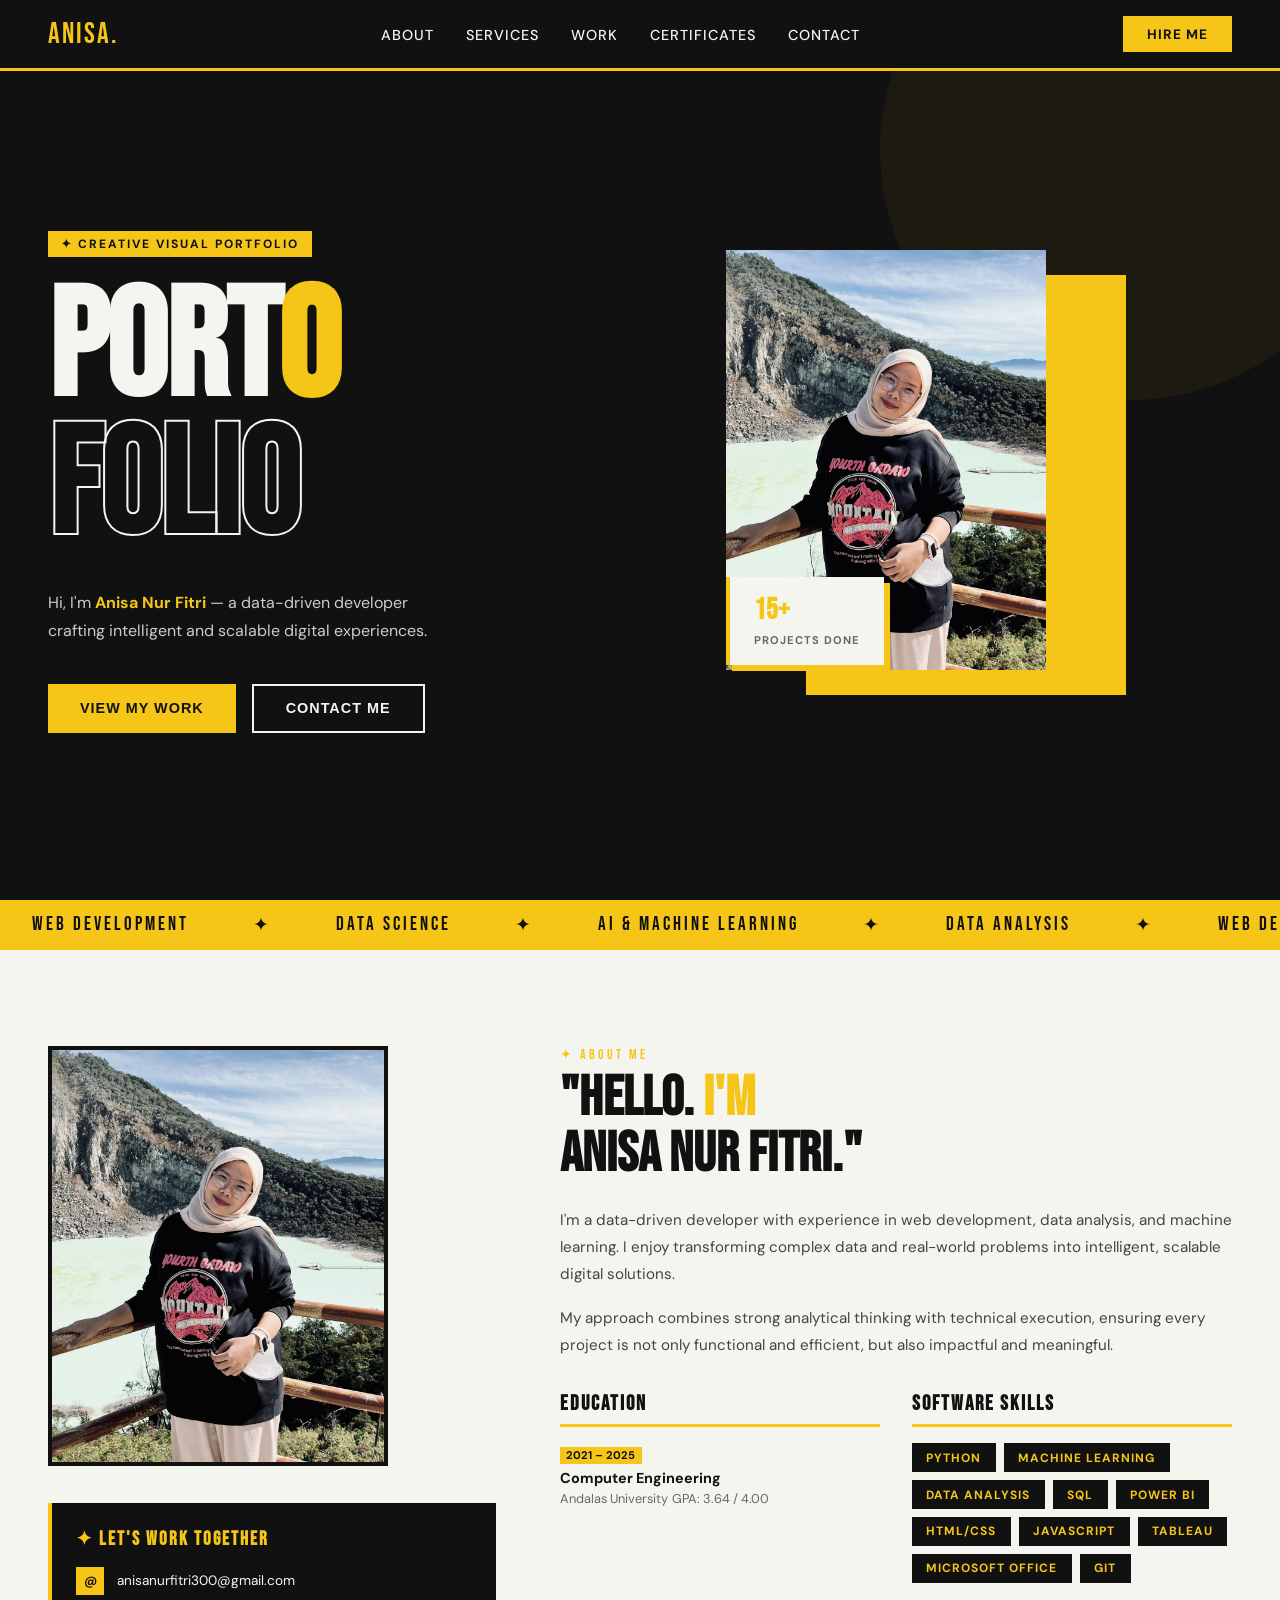
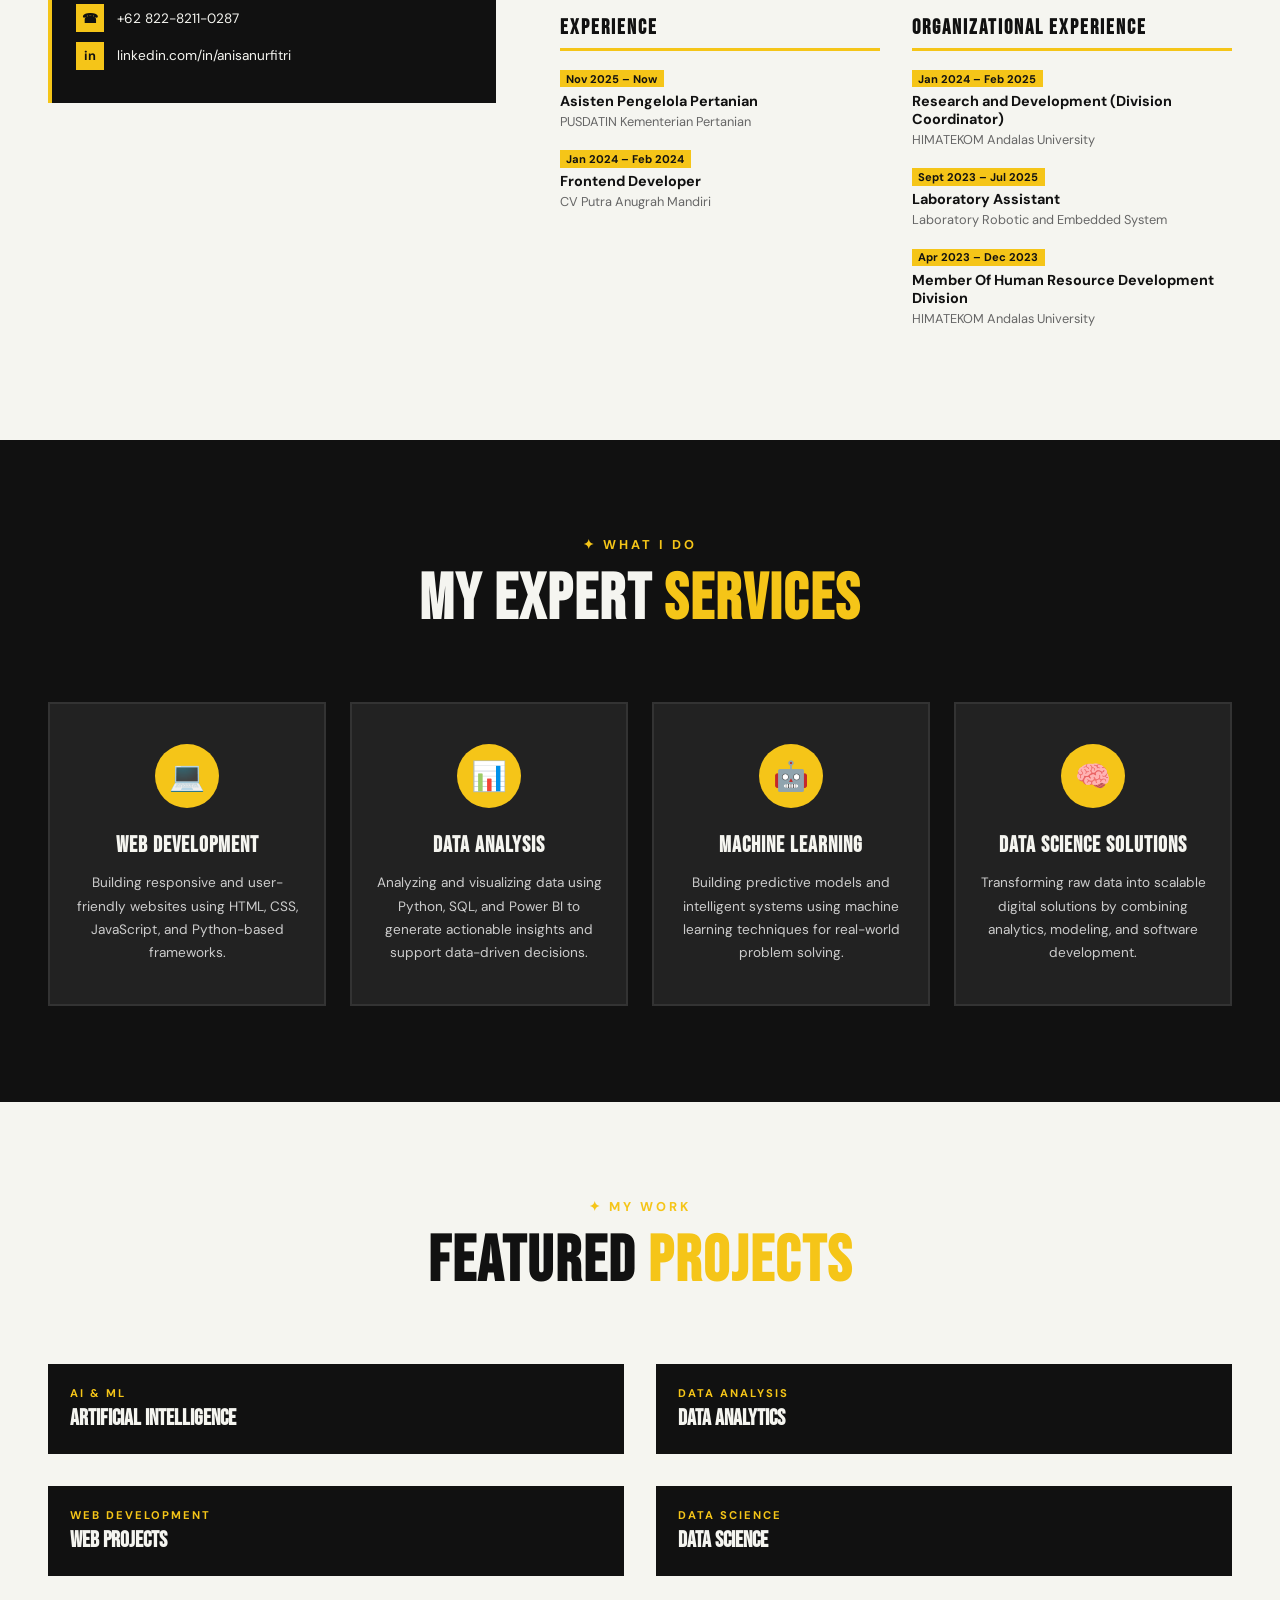
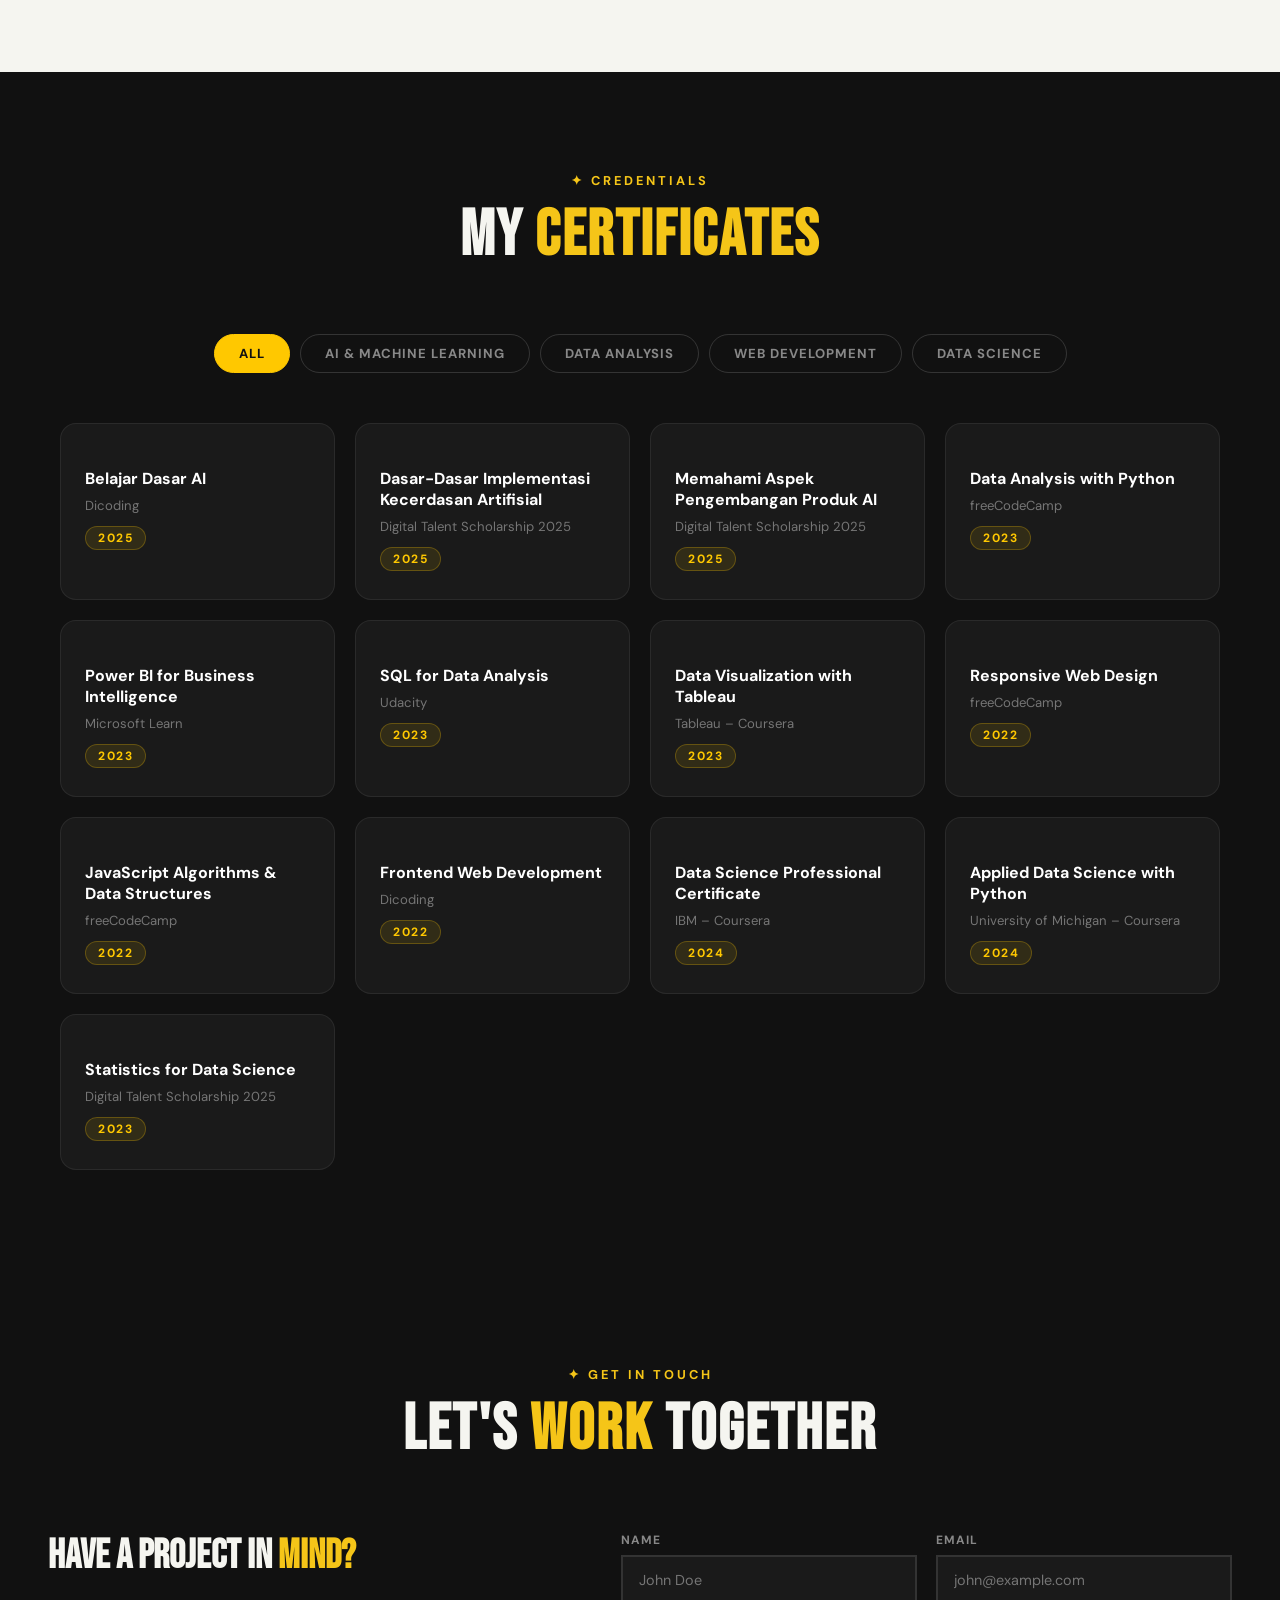
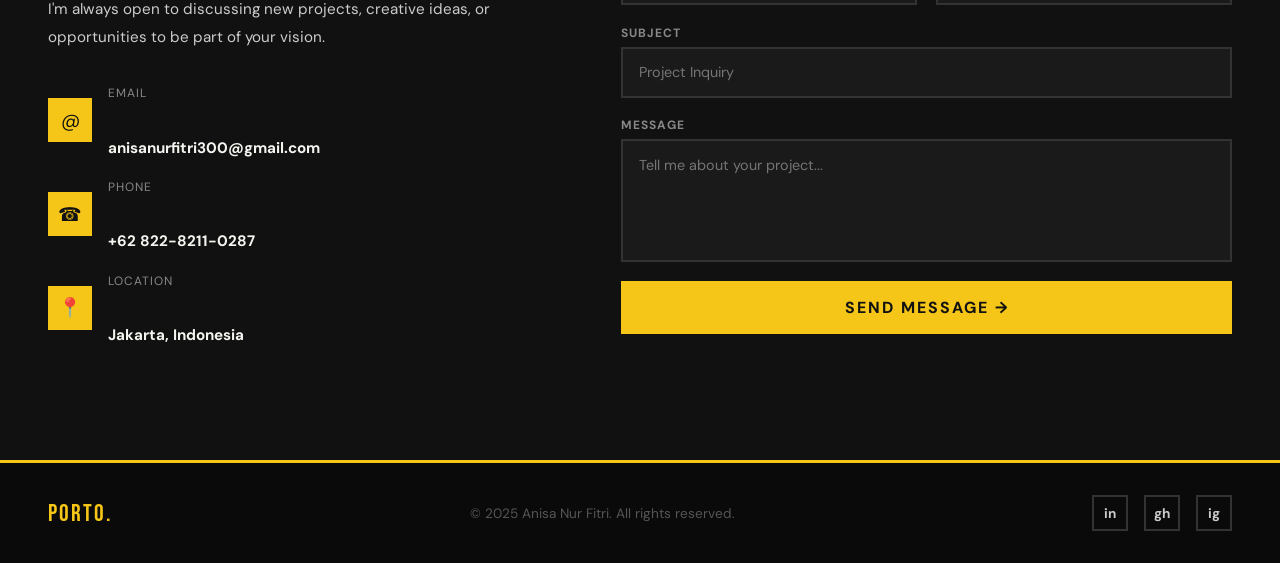
==== index.html @ 0fae2d48 "Firs Commit" ====
<!doctype html>
<html lang="en">
<head>
  <meta charset="UTF-8" />
  <meta name="viewport" content="width=device-width, initial-scale=1.0" />
  <title>Portfolio – Anisa Nur Fitri</title>
  <link href="https://fonts.googleapis.com/css2?family=Bebas+Neue&family=DM+Sans:wght@400;500;700&display=swap" rel="stylesheet" />
  <link rel="stylesheet" href="style.css" />
  <script src="data.js"></script>
</head>
<body>
  <!-- NAVBAR -->
  <nav>
    <div class="logo">ANISA.</div>
    <ul>
      <li><a href="#about">About</a></li>
      <li><a href="#services">Services</a></li>
      <li><a href="#work">Work</a></li>
      <li><a href="#certificates">Certificates</a></li>
      <li><a href="#contact">Contact</a></li>
    </ul>
    <button class="hire-btn" onclick="document.getElementById('contact').scrollIntoView({ behavior: 'smooth' })">Hire Me</button>
  </nav>

  <!-- HERO -->
  <section class="hero">
    <div class="hero-left">
      <div class="hero-tag">✦ Creative Visual Portfolio</div>
      <h1>PORT<span>O</span><br /><span class="outline">FOLIO</span></h1>
      <p class="hero-sub">Hi, I'm <span class="hero-name">Anisa Nur Fitri</span> — a data-driven developer crafting intelligent and scalable digital experiences.</p>
      <div class="hero-btns">
        <button class="btn-primary" onclick="document.getElementById('work').scrollIntoView({ behavior: 'smooth' })">View My Work</button>
        <button class="btn-outline" onclick="document.getElementById('contact').scrollIntoView({ behavior: 'smooth' })">Contact Me</button>
      </div>
    </div>
    <div class="hero-right">
      <div class="hero-img-wrapper">
        <div class="hero-img-bg"></div>
        <img src="anisa.jpeg" class="hero-img" alt="Profile Photo" />
        <div class="hero-badge"><strong>15+</strong><span>Projects Done</span></div>
      </div>
    </div>
  </section>

  <!-- MARQUEE -->
  <div class="marquee-strip">
    <div class="marquee-inner">
      <span>WEB DEVELOPMENT</span><span>✦</span><span>DATA SCIENCE</span><span>✦</span><span>AI & MACHINE LEARNING</span><span>✦</span><span>DATA ANALYSIS</span><span>✦</span>
      <span>WEB DEVELOPMENT</span><span>✦</span><span>DATA SCIENCE</span><span>✦</span><span>AI & MACHINE LEARNING</span><span>✦</span><span>DATA ANALYSIS</span><span>✦</span>
    </div>
  </div>

  <!-- ABOUT -->
  <section class="about" id="about">
    <div class="about-img-side">
      <div style="position:relative;display:inline-block">
        <div class="about-img-accent"></div>
        <img class="about-img" src="anisa.jpeg" alt="About Photo" />
      </div>
      <div class="contact-card">
        <h4>✦ Let's Work Together</h4>
        <div class="contact-item"><div class="icon">@</div><span><a href="mailto:anisanurfitri300@gmail.com">anisanurfitri300@gmail.com</a></span></div>
        <div class="contact-item"><div class="icon">☎</div><span><a href="tel:+6282282110287">+62 822-8211-0287</a></span></div>
        <div class="contact-item"><div class="icon">in</div><span><a href="https://www.linkedin.com/in/anisanurfitri" target="_blank">linkedin.com/in/anisanurfitri</a></span></div>
      </div>
    </div>
    <div class="about-content">
      <div class="section-label">✦ About Me</div>
      <h2>"HELLO.<span> I'M</span><br />ANISA NUR FITRI."</h2>
      <p>I'm a data-driven developer with experience in web development, data analysis, and machine learning. I enjoy transforming complex data and real-world problems into intelligent, scalable digital solutions.</p>
      <p>My approach combines strong analytical thinking with technical execution, ensuring every project is not only functional and efficient, but also impactful and meaningful.</p>
      <div class="about-grid">
        <div>
          <h3>Education</h3>
          <div class="edu-item">
            <span class="year">2021 – 2025</span>
            <strong>Computer Engineering</strong>
            <span>Andalas University</span>
            <span class="gpa">GPA: 3.64 / 4.00</span>
          </div>
        </div>
        <div>
          <h3>Software Skills</h3>
          <div class="skills-grid">
            <span class="skill-tag">Python</span><span class="skill-tag">Machine Learning</span><span class="skill-tag">Data Analysis</span>
            <span class="skill-tag">SQL</span><span class="skill-tag">Power BI</span><span class="skill-tag">HTML/CSS</span>
            <span class="skill-tag">JavaScript</span><span class="skill-tag">Tableau</span><span class="skill-tag">Microsoft Office</span><span class="skill-tag">Git</span>
          </div>
        </div>
        <div>
          <h3>Experience</h3>
          <div class="exp-item">
            <span class="year">Nov 2025 – Now</span>
            <strong>Asisten Pengelola Pertanian</strong>
            <span>PUSDATIN Kementerian Pertanian</span>
          </div>
          <div class="exp-item">
            <span class="year">Jan 2024 – Feb 2024</span>
            <strong>Frontend Developer</strong>
            <span>CV Putra Anugrah Mandiri</span>
          </div>
        </div>
        <div>
          <h3>Organizational Experience</h3>
          <div class="exp-item">
            <span class="year">Jan 2024 – Feb 2025</span>
            <strong>Research and Development (Division Coordinator)</strong>
            <span>HIMATEKOM Andalas University</span>
          </div>
          <div class="exp-item">
            <span class="year">Sept 2023 – Jul 2025</span>
            <strong>Laboratory Assistant</strong>
            <span>Laboratory Robotic and Embedded System</span>
          </div>
          <div class="exp-item">
            <span class="year">Apr 2023 – Dec 2023</span>
            <strong>Member Of Human Resource Development Division</strong>
            <span>HIMATEKOM Andalas University</span>
          </div>
        </div>
      </div>
    </div>
  </section>

  <!-- SERVICES -->
  <section class="services" id="services">
    <div class="section-header">
      <span class="label">✦ What I Do</span>
      <h2>MY EXPERT <span>SERVICES</span></h2>
    </div>
    <div class="services-grid">
      <div class="service-card"><div class="service-icon">💻</div><h4>Web Development</h4><p>Building responsive and user-friendly websites using HTML, CSS, JavaScript, and Python-based frameworks.</p></div>
      <div class="service-card"><div class="service-icon">📊</div><h4>Data Analysis</h4><p>Analyzing and visualizing data using Python, SQL, and Power BI to generate actionable insights and support data-driven decisions.</p></div>
      <div class="service-card"><div class="service-icon">🤖</div><h4>Machine Learning</h4><p>Building predictive models and intelligent systems using machine learning techniques for real-world problem solving.</p></div>
      <div class="service-card"><div class="service-icon">🧠</div><h4>Data Science Solutions</h4><p>Transforming raw data into scalable digital solutions by combining analytics, modeling, and software development.</p></div>
    </div>
  </section>

  <!-- PROJECTS -->
  <section class="projects" id="work">
    <div class="section-header">
      <span class="label">✦ My Work</span>
      <h2>FEATURED <span>PROJECTS</span></h2>
    </div>
    <div class="projects-grid">
      <div class="project-card" onclick="openProjectList('ai')"><div class="project-info"><div class="tag">AI & ML</div><h4>Artificial Intelligence</h4></div></div>
      <div class="project-card" onclick="openProjectList('data')"><div class="project-info"><div class="tag">Data Analysis</div><h4>Data Analytics</h4></div></div>
      <div class="project-card" onclick="openProjectList('web')"><div class="project-info"><div class="tag">Web Development</div><h4>Web Projects</h4></div></div>
      <div class="project-card" onclick="openProjectList('science')"><div class="project-info"><div class="tag">Data Science</div><h4>Data Science</h4></div></div>
    </div>
  </section>

  <!-- PROJECT LIST MODAL -->
  <div class="projlist-overlay" id="projListModal" onclick="closeProjListOutside(event)">
    <div class="projlist-box">
      <div class="projlist-head">
        <div>
          <span class="modal-tag" id="plTag" style="display:inline-block;margin-bottom:8px">AI & ML</span>
          <h3 id="plTitle" style="font-size:22px;color:#ffffff;margin:0">Projects</h3>
        </div>
        <button class="projlist-close" onclick="closeProjList()">✕</button>
      </div>
      <div class="projlist-items" id="projItemsGrid"></div>
    </div>
  </div>

  <!-- PROJECT DETAIL MODAL -->
  <div class="modal-overlay" id="projectModal" onclick="closeModalOutside(event)">
    <div class="modal-box">
      <button class="modal-close" onclick="closeModal()">✕</button>
      <button onclick="backToList()" style="background:none;border:none;font-size:12px;color:#999;cursor:pointer;margin-bottom:12px;padding:0;display:inline-flex;align-items:center;gap:4px;">← Back to list</button>
      <span class="modal-tag" id="modalTag">AI & ML</span>
      <h3 id="modalTitle"></h3>
      <p id="modalDesc"></p>
      <div class="modal-links">
        <a class="modal-btn github" id="modalGithub" href="#" target="_blank">
          <svg viewBox="0 0 24 24" fill="currentColor"><path d="M12 0C5.37 0 0 5.37 0 12c0 5.3 3.44 9.8 8.2 11.38.6.11.82-.26.82-.58v-2.03c-3.34.73-4.04-1.61-4.04-1.61-.55-1.39-1.34-1.76-1.34-1.76-1.09-.75.08-.73.08-.73 1.2.08 1.84 1.23 1.84 1.23 1.07 1.84 2.81 1.3 3.5 1 .11-.78.42-1.3.76-1.6-2.67-.3-5.47-1.33-5.47-5.93 0-1.31.47-2.38 1.24-3.22-.14-.3-.54-1.52.11-3.18 0 0 1.01-.32 3.3 1.23a11.5 11.5 0 0 1 3-.4c1.02 0 2.04.13 3 .4 2.28-1.55 3.29-1.23 3.29-1.23.65 1.66.25 2.88.12 3.18.77.84 1.23 1.91 1.23 3.22 0 4.61-2.81 5.63-5.48 5.92.43.37.81 1.1.81 2.22v3.29c0 .32.22.69.83.58C20.57 21.8 24 17.3 24 12c0-6.63-5.37-12-12-12z"/></svg>
          GitHub Repo
        </a>
        <a class="modal-btn ppt" id="modalPPT" href="#" target="_blank">
          <svg viewBox="0 0 24 24" fill="currentColor"><path d="M9 12h6m-6 4h6m2 5H7a2 2 0 0 1-2-2V5a2 2 0 0 1 2-2h5.586a1 1 0 0 1 .707.293l5.414 5.414a1 1 0 0 1 .293.707V19a2 2 0 0 1-2 2z" stroke="currentColor" stroke-width="2" stroke-linecap="round" stroke-linejoin="round" fill="none"/></svg>
          Presentation
        </a>
      </div>
    </div>
  </div>

  <!-- CERTIFICATES -->
  <section class="certificates" id="certificates">
    <div class="section-header">
      <span class="label">✦ Credentials</span>
      <h2>MY <span>CERTIFICATES</span></h2>
    </div>
    <div class="cert-tabs">
      <button class="cert-tab active" onclick="switchTab('all',event)">All</button>
      <button class="cert-tab" onclick="switchTab('ai',event)">AI & Machine Learning</button>
      <button class="cert-tab" onclick="switchTab('data',event)">Data Analysis</button>
      <button class="cert-tab" onclick="switchTab('web',event)">Web Development</button>
      <button class="cert-tab" onclick="switchTab('science',event)">Data Science</button>
    </div>
    <div id="cert-panels"></div>
  </section>

  <!-- CERTIFICATE DETAIL MODAL -->
  <div class="cert-modal-overlay" id="certModal" onclick="closeCertModalOutside(event)">
    <div class="cert-modal-box">
      <button class="cert-modal-close" onclick="closeCertModal()">✕</button>
      <div class="cert-modal-banner">
        <div class="cert-modal-emoji" id="cmEmoji">🎓</div>
        <div class="cert-modal-seal" id="cmCategory">Category</div>
      </div>
      <div class="cert-modal-body">
        <h3 id="cmTitle"></h3>
        <p class="cm-issuer" id="cmIssuer"></p>
        <div class="cert-modal-meta">
          <div class="cert-meta-pill">📅 Issued: <span id="cmYear"></span></div>
          <div class="cert-meta-pill">🏛️ Platform: <span id="cmPlatform"></span></div>
          <div class="cert-meta-pill">🗂️ Field: <span id="cmField"></span></div>
        </div>
        <div class="cert-id-box">
          <div><span class="label">Credential ID</span><span class="value" id="cmCredID"></span></div>
          <button class="cert-id-copy" onclick="copyCredID()">Copy ID</button>
        </div>
        <div class="cert-modal-actions">
          <a class="cert-view-btn primary" id="cmViewLink" href="#" target="_blank">🔗 View Certificate</a>
          <button class="cert-view-btn secondary" onclick="closeCertModal()">✕ Close</button>
        </div>
      </div>
    </div>
  </div>

  <!-- CONTACT -->
  <section class="contact" id="contact">
    <div class="section-header">
      <span class="label">✦ Get In Touch</span>
      <h2>LET'S <span>WORK</span> TOGETHER</h2>
    </div>
    <div class="contact-grid">
      <div class="contact-info">
        <h3>Have a project in <span>mind?</span></h3>
        <p>I'm always open to discussing new projects, creative ideas, or opportunities to be part of your vision.</p>
        <div class="contact-detail"><div class="ic">@</div><div class="text"><p>Email</p><strong>anisanurfitri300@gmail.com</strong></div></div>
        <div class="contact-detail"><div class="ic">☎</div><div class="text"><p>Phone</p><strong>+62 822-8211-0287</strong></div></div>
        <div class="contact-detail"><div class="ic">📍</div><div class="text"><p>Location</p><strong>Jakarta, Indonesia</strong></div></div>
      </div>
      <div class="contact-form">
        <div class="form-row">
          <div class="form-group"><label>Name</label><input type="text" placeholder="John Doe" /></div>
          <div class="form-group"><label>Email</label><input type="email" placeholder="john@example.com" /></div>
        </div>
        <div class="form-group"><label>Subject</label><input type="text" placeholder="Project Inquiry" /></div>
        <div class="form-group"><label>Message</label><textarea rows="5" placeholder="Tell me about your project..."></textarea></div>
        <button class="submit-btn">Send Message →</button>
      </div>
    </div>
  </section>

  <!-- FOOTER -->
  <footer>
    <div class="logo">PORTO.</div>
    <p>© 2025 Anisa Nur Fitri. All rights reserved.</p>
    <div class="social-links"><a href="#">in</a><a href="#">gh</a><a href="#">ig</a></div>
  </footer>

  <script>
  /* ── CERT TAB MAP ── */
  const certTabMap = {
    'AI & Machine Learning': 'ai',
    'Data Analysis': 'data',
    'Web Development': 'web',
    'Data Science': 'science'
  };

  /* ── RENDER CERTIFICATES dari data.js ── */
  function renderCertPanels() {
    const container = document.getElementById('cert-panels');
    const tabs = { all: [], ai: [], data: [], web: [], science: [] };

    Object.entries(certsData).forEach(([key, c]) => {
      const tabKey = certTabMap[c.category] || 'all';
      const card = `<div class="cert-card" onclick="openCertModal('${key}')">
        <span class="cert-icon"></span>
        <h4>${c.title}</h4>
        <p class="cert-issuer">${c.issuer}</p>
        <span class="cert-year">${c.year}</span>
      </div>`;
      tabs.all.push(card);
      if (tabs[tabKey] !== undefined) tabs[tabKey].push(card);
    });

    const tabOrder = ['all', 'ai', 'data', 'web', 'science'];
    container.innerHTML = tabOrder.map(tab =>
      `<div class="cert-panel cert-grid${tab === 'all' ? ' active' : ''}" id="tab-${tab}">${tabs[tab].join('')}</div>`
    ).join('');
  }

  /* ── PROJECT MODAL ── */
  let currentCategory = null;

  function openProjectList(cat) {
    const catData = projectData[cat];
    if (!catData) return;
    currentCategory = cat;
    document.getElementById('plTag').textContent = catData.label;
    document.getElementById('plTitle').textContent = catData.label + ' Projects';
    document.getElementById('projItemsGrid').innerHTML = catData.projects.map(p => `
      <div class="projlist-card" onclick="openProjectDetail('${cat}','${p.id}')">
        <div class="plc-year">${p.year}</div>
        <div class="plc-name">${p.name}</div>
        <div class="plc-desc">${p.desc.length > 90 ? p.desc.slice(0,90)+'…' : p.desc}</div>
        <div class="plc-stack">${p.stack.slice(0,3).map(s=>`<span>${s}</span>`).join('')}</div>
        <span class="plc-arrow">↗</span>
      </div>
    `).join('');
    document.getElementById('projListModal').classList.add('active');
    document.body.style.overflow = 'hidden';
  }

  function closeProjList() {
    document.getElementById('projListModal').classList.remove('active');
    document.body.style.overflow = '';
  }

  function closeProjListOutside(e) {
    if (e.target === document.getElementById('projListModal')) closeProjList();
  }

  function openProjectDetail(cat, id) {
    const p = projectData[cat].projects.find(x => x.id === id);
    if (!p) return;
    document.getElementById('modalTag').textContent   = projectData[cat].label;
    document.getElementById('modalTitle').textContent = p.name;
    document.getElementById('modalDesc').textContent  = p.desc;
    document.getElementById('modalGithub').href       = p.github;
    document.getElementById('modalPPT').href          = p.ppt;
    document.getElementById('projListModal').classList.remove('active');
    document.getElementById('projectModal').classList.add('active');
  }

  function closeModal() {
    document.getElementById('projectModal').classList.remove('active');
    document.body.style.overflow = '';
    currentCategory = null;
  }

  function closeModalOutside(e) {
    if (e.target === document.getElementById('projectModal')) closeModal();
  }

  function backToList() {
    document.getElementById('projectModal').classList.remove('active');
    if (currentCategory) openProjectList(currentCategory);
  }

  /* ── CERT MODAL ── */
  function openCertModal(key) {
    const c = certsData[key];
    if (!c) return;
    document.getElementById('cmCategory').textContent = c.category;
    document.getElementById('cmTitle').textContent    = c.title;
    document.getElementById('cmIssuer').textContent   = c.issuer;
    document.getElementById('cmYear').textContent     = c.year;
    document.getElementById('cmPlatform').textContent = c.platform;
    document.getElementById('cmField').textContent    = c.field;
    document.getElementById('cmCredID').textContent   = c.credID;
    document.getElementById('cmViewLink').href        = c.link;
    document.getElementById('certModal').classList.add('active');
    document.body.style.overflow = 'hidden';
  }

  function closeCertModal() {
    document.getElementById('certModal').classList.remove('active');
    document.body.style.overflow = '';
  }

  function closeCertModalOutside(e) {
    if (e.target === document.getElementById('certModal')) closeCertModal();
  }

  function copyCredID() {
    const id = document.getElementById('cmCredID').textContent;
    navigator.clipboard.writeText(id).then(() => {
      const btn = document.querySelector('.cert-id-copy');
      btn.textContent = 'Copied!';
      setTimeout(() => { btn.textContent = 'Copy ID'; }, 1800);
    });
  }

  function switchTab(tab, e) {
    document.querySelectorAll('.cert-tab').forEach(t => t.classList.remove('active'));
    document.querySelectorAll('.cert-panel').forEach(p => p.classList.remove('active'));
    if (e && e.target) e.target.classList.add('active');
    const panel = document.getElementById('tab-' + tab);
    if (panel) panel.classList.add('active');
  }

  document.addEventListener('keydown', e => {
    if (e.key === 'Escape') {
      closeCertModal();
      if (document.getElementById('projectModal').classList.contains('active')) closeModal();
      else closeProjList();
    }
  });

  /* ── INIT ── */
  document.addEventListener('DOMContentLoaded', renderCertPanels);
  </script>
</body>
</html>
---- style.css ----
:root {
      --yellow: #F5C518;
      --black: #111111;
      --white: #F5F5F0;
      --gray: #CCCCCC;
      --dark-gray: #222222;
    }

    * { margin: 0; padding: 0; box-sizing: border-box; }

    html { scroll-behavior: smooth; }

    body {
      background: var(--white);
      color: var(--black);
      font-family: 'DM Sans', sans-serif;
      overflow-x: hidden;
    }

    /* ── NAVBAR ── */
    nav {
      position: fixed;
      top: 0; left: 0; right: 0;
      z-index: 100;
      display: flex;
      align-items: center;
      justify-content: space-between;
      padding: 1rem 3rem;
      background: var(--black);
      border-bottom: 3px solid var(--yellow);
    }

    nav .logo {
      font-family: 'Bebas Neue', sans-serif;
      font-size: 1.8rem;
      color: var(--yellow);
      letter-spacing: 2px;
    }

    nav ul {
      list-style: none;
      display: flex;
      gap: 2rem;
    }

    nav ul a {
      color: var(--white);
      text-decoration: none;
      font-weight: 500;
      font-size: 0.9rem;
      letter-spacing: 1px;
      text-transform: uppercase;
      transition: color 0.2s;
    }

    nav ul a:hover { color: var(--yellow); }

    nav .hire-btn {
      background: var(--yellow);
      color: var(--black);
      border: none;
      padding: 0.6rem 1.5rem;
      font-family: 'DM Sans', sans-serif;
      font-weight: 700;
      font-size: 0.85rem;
      letter-spacing: 1px;
      text-transform: uppercase;
      cursor: pointer;
      transition: transform 0.2s;
    }

    nav .hire-btn:hover { transform: scale(1.05); }

    /* ── HERO ── */
    .hero {
      min-height: 100vh;
      background: var(--black);
      display: grid;
      grid-template-columns: 1fr 1fr;
      align-items: center;
      padding: 8rem 3rem 4rem;
      position: relative;
      overflow: hidden;
    }

    .hero::before {
      content: '';
      position: absolute;
      top: -100px; right: -100px;
      width: 500px; height: 500px;
      background: var(--yellow);
      border-radius: 50%;
      opacity: 0.05;
    }

    .hero-left { position: relative; z-index: 2; }

    .hero-tag {
      display: inline-block;
      background: var(--yellow);
      color: var(--black);
      font-size: 0.75rem;
      font-weight: 700;
      letter-spacing: 2px;
      text-transform: uppercase;
      padding: 0.3rem 0.8rem;
      margin-bottom: 1.5rem;
    }

    .hero h1 {
      font-family: 'Bebas Neue', sans-serif;
      font-size: clamp(5rem, 12vw, 10rem);
      line-height: 0.9;
      color: var(--white);
      letter-spacing: -2px;
    }

    .hero h1 span {
      color: var(--yellow);
      -webkit-text-stroke: 2px var(--yellow);
    }

    .hero h1 .outline {
      color: transparent;
      -webkit-text-stroke: 2px var(--white);
    }

    .hero-sub {
      margin-top: 2rem;
      color: var(--gray);
      font-size: 1rem;
      line-height: 1.7;
      max-width: 400px;
    }

    .hero-name {
      color: var(--yellow);
      font-weight: 700;
    }

    .hero-btns {
      display: flex;
      gap: 1rem;
      margin-top: 2.5rem;
    }

    .btn-primary {
      background: var(--yellow);
      color: var(--black);
      padding: 0.9rem 2rem;
      font-weight: 700;
      font-size: 0.9rem;
      letter-spacing: 1px;
      text-transform: uppercase;
      border: none;
      cursor: pointer;
      transition: transform 0.2s, box-shadow 0.2s;
    }

    .btn-primary:hover {
      transform: translateY(-3px);
      box-shadow: 0 8px 20px rgba(245,197,24,0.3);
    }

    .btn-outline {
      background: transparent;
      color: var(--white);
      padding: 0.9rem 2rem;
      font-weight: 700;
      font-size: 0.9rem;
      letter-spacing: 1px;
      text-transform: uppercase;
      border: 2px solid var(--white);
      cursor: pointer;
      transition: all 0.2s;
    }

    .btn-outline:hover {
      border-color: var(--yellow);
      color: var(--yellow);
    }

    .hero-right {
      position: relative;
      display: flex;
      justify-content: center;
      align-items: flex-end;
    }

    .hero-img-wrapper {
      position: relative;
      width: 380px;
    }

    .hero-img-bg {
      position: absolute;
      bottom: 0; right: 0;
      width: 320px; height: 420px;
      background: var(--yellow);
      z-index: 0;
    }

    .hero-img {
      position: relative;
      z-index: 1;
      width: 320px;
      height: 420px;
      object-fit: cover;
      object-position: top;
      filter: grayscale(20%);
      transform: translate(-20px, -20px);
    }

    .hero-badge {
      position: absolute;
      bottom: 30px; left: -20px;
      background: var(--white);
      color: var(--black);
      padding: 1rem 1.5rem;
      z-index: 3;
      border-left: 4px solid var(--yellow);
      box-shadow: 6px 6px 0 var(--yellow);
    }

    .hero-badge strong {
      display: block;
      font-size: 1.8rem;
      font-family: 'Bebas Neue', sans-serif;
      color: var(--yellow);
    }

    .hero-badge span {
      font-size: 0.7rem;
      font-weight: 700;
      text-transform: uppercase;
      letter-spacing: 1px;
      color: #666;
    }

    /* ── MARQUEE ── */
    .marquee-strip {
      background: var(--yellow);
      padding: 0.8rem 0;
      overflow: hidden;
      white-space: nowrap;
    }

    .marquee-inner {
      display: inline-flex;
      animation: marquee 12s linear infinite;
    }

    .marquee-inner span {
      font-family: 'Bebas Neue', sans-serif;
      font-size: 1.2rem;
      letter-spacing: 3px;
      color: var(--black);
      margin: 0 2rem;
    }

    @keyframes marquee {
      from { transform: translateX(0); }
      to { transform: translateX(-50%); }
    }

    /* ── ABOUT ── */
    .about {
      padding: 6rem 3rem;
      display: grid;
      grid-template-columns: 1fr 1.5fr;
      gap: 4rem;
      align-items: start;
      background: var(--white);
    }

    .about-img-side { position: relative; }

    .about-img {
      width: 100%;
      max-width: 340px;
      height: 420px;
      object-fit: cover;
      object-position: top;
      display: block;
      filter: grayscale(30%);
      border: 4px solid var(--black);
    }

    .about-img-accent {
      position: absolute;
      top: -15px; left: -15px;
      width: 100%;
      max-width: 340px;
      height: 420px;
      border: 4px solid var(--yellow);
      z-index: -1;
    }

    .contact-card {
      margin-top: 2rem;
      background: var(--black);
      color: var(--white);
      padding: 1.5rem;
      border-left: 4px solid var(--yellow);
    }

    .contact-card h4 {
      font-family: 'Bebas Neue', sans-serif;
      font-size: 1.2rem;
      color: var(--yellow);
      letter-spacing: 2px;
      margin-bottom: 1rem;
    }

    .contact-item {
      display: flex;
      align-items: center;
      gap: 0.8rem;
      margin-bottom: 0.6rem;
      font-size: 0.85rem;
    }

    .contact-item .icon {
      width: 28px; height: 28px;
      background: var(--yellow);
      color: var(--black);
      display: flex;
      align-items: center;
      justify-content: center;
      font-size: 0.8rem;
      font-weight: 700;
      flex-shrink: 0;
    }

    .about-content .section-label {
      font-family: 'Bebas Neue', sans-serif;
      font-size: 0.9rem;
      letter-spacing: 3px;
      color: var(--yellow);
      text-transform: uppercase;
      margin-bottom: 0.5rem;
    }

    .about-content h2 {
      font-family: 'Bebas Neue', sans-serif;
      font-size: 3.5rem;
      line-height: 1;
      margin-bottom: 1.5rem;
    }

    .about-content h2 span { color: var(--yellow); }

    .about-content p {
      color: #444;
      line-height: 1.8;
      margin-bottom: 1rem;
      font-size: 0.95rem;
    }

    .about-grid {
      display: grid;
      grid-template-columns: 1fr 1fr;
      gap: 2rem;
      margin-top: 2rem;
    }

    .about-grid h3 {
      font-family: 'Bebas Neue', sans-serif;
      font-size: 1.3rem;
      letter-spacing: 2px;
      border-bottom: 3px solid var(--yellow);
      padding-bottom: 0.5rem;
      margin-bottom: 1rem;
    }

    .edu-item, .exp-item {
      margin-bottom: 1rem;
    }

    .edu-item .year, .exp-item .year {
      font-size: 0.7rem;
      font-weight: 700;
      background: var(--yellow);
      color: var(--black);
      padding: 0.1rem 0.4rem;
      display: inline-block;
      margin-bottom: 0.3rem;
    }

    .edu-item strong, .exp-item strong {
      display: block;
      font-size: 0.9rem;
      font-weight: 700;
    }

    .edu-item span, .exp-item span {
      font-size: 0.8rem;
      color: #666;
    }

    .skills-grid {
      display: flex;
      flex-wrap: wrap;
      gap: 0.5rem;
      margin-top: 1rem;
    }

    .skill-tag {
      background: var(--black);
      color: var(--yellow);
      font-size: 0.75rem;
      font-weight: 700;
      letter-spacing: 1px;
      padding: 0.4rem 0.9rem;
      text-transform: uppercase;
    }

    /* ── SERVICES ── */
    .services {
      background: var(--black);
      padding: 6rem 3rem;
    }

    .section-header {
      text-align: center;
      margin-bottom: 4rem;
    }

    .section-header .label {
      font-size: 0.8rem;
      font-weight: 700;
      letter-spacing: 3px;
      text-transform: uppercase;
      color: var(--yellow);
      display: block;
      margin-bottom: 0.5rem;
    }

    .section-header h2 {
      font-family: 'Bebas Neue', sans-serif;
      font-size: 4rem;
      color: var(--white);
      letter-spacing: 2px;
    }

    .section-header h2 span { color: var(--yellow); }

    .services-grid {
      display: grid;
      grid-template-columns: repeat(4, 1fr);
      gap: 1.5rem;
    }

    .service-card {
      background: var(--dark-gray);
      border: 2px solid #333;
      padding: 2.5rem 1.5rem;
      text-align: center;
      transition: all 0.3s;
      position: relative;
      overflow: hidden;
    }

    .service-card::before {
      content: '';
      position: absolute;
      bottom: 0; left: 0;
      width: 100%; height: 3px;
      background: var(--yellow);
      transform: scaleX(0);
      transition: transform 0.3s;
    }

    .service-card:hover::before { transform: scaleX(1); }

    .service-card:hover {
      border-color: var(--yellow);
      transform: translateY(-5px);
    }

    .service-icon {
      width: 64px; height: 64px;
      background: var(--yellow);
      color: var(--black);
      border-radius: 50%;
      display: flex;
      align-items: center;
      justify-content: center;
      font-size: 1.8rem;
      margin: 0 auto 1.5rem;
    }

    .service-card h4 {
      font-family: 'Bebas Neue', sans-serif;
      font-size: 1.4rem;
      color: var(--white);
      letter-spacing: 1px;
      margin-bottom: 0.8rem;
    }

    .service-card p {
      color: var(--gray);
      font-size: 0.85rem;
      line-height: 1.7;
    }

    /* ── PROJECTS ── */
    .projects {
      padding: 6rem 3rem;
      background: var(--white);
    }

    .projects .section-header h2 { color: var(--black); }

    .projects-grid {
      display: grid;
      grid-template-columns: repeat(2, 1fr);
      gap: 2rem;
    }

    .project-card {
      position: relative;
      overflow: hidden;
      border: 3px solid var(--black);
      cursor: pointer;
    }

    .project-card img {
      width: 100%;
      aspect-ratio: 16/10;
      object-fit: cover;
      display: block;
      transition: transform 0.5s;
      filter: grayscale(20%);
    }

    .project-card:hover img {
      transform: scale(1.08);
      filter: grayscale(0%);
    }

    .project-overlay {
      position: absolute;
      inset: 0;
      background: rgba(17,17,17,0.85);
      display: flex;
      flex-direction: column;
      justify-content: flex-end;
      padding: 2rem;
      opacity: 0;
      transition: opacity 0.3s;
    }

    .project-card:hover .project-overlay { opacity: 1; }

    .project-tag {
      font-size: 0.7rem;
      font-weight: 700;
      letter-spacing: 2px;
      text-transform: uppercase;
      color: var(--yellow);
      margin-bottom: 0.5rem;
    }

    .project-overlay h4 {
      font-family: 'Bebas Neue', sans-serif;
      font-size: 1.8rem;
      color: var(--white);
      letter-spacing: 1px;
    }

    .project-overlay p {
      color: var(--gray);
      font-size: 0.85rem;
      margin-top: 0.5rem;
    }

    .project-info {
      padding: 1.2rem;
      background: var(--black);
    }

    .project-info .tag {
      font-size: 0.7rem;
      font-weight: 700;
      letter-spacing: 2px;
      text-transform: uppercase;
      color: var(--yellow);
    }

    .project-info h4 {
      font-family: 'Bebas Neue', sans-serif;
      font-size: 1.4rem;
      color: var(--white);
      margin-top: 0.3rem;
    }

    /* ── CONTACT ── */
    .contact {
      background: var(--black);
      padding: 6rem 3rem;
    }

    .contact .section-header h2 { color: var(--white); }

    .contact-grid {
      display: grid;
      grid-template-columns: 1fr 1.2fr;
      gap: 4rem;
      align-items: start;
    }

    .contact-info h3 {
      font-family: 'Bebas Neue', sans-serif;
      font-size: 2.5rem;
      color: var(--white);
      margin-bottom: 1rem;
    }

    .contact-info h3 span { color: var(--yellow); }

    .contact-info p {
      color: var(--gray);
      line-height: 1.8;
      margin-bottom: 2rem;
      font-size: 0.95rem;
    }

    .contact-detail {
      display: flex;
      align-items: center;
      gap: 1rem;
      margin-bottom: 1.2rem;
    }

    .contact-detail .ic {
      width: 44px; height: 44px;
      background: var(--yellow);
      color: var(--black);
      display: flex;
      align-items: center;
      justify-content: center;
      font-size: 1.2rem;
      flex-shrink: 0;
    }

    .contact-detail .text p { color: #888; font-size: 0.75rem; text-transform: uppercase; letter-spacing: 1px; }
    .contact-detail .text strong { color: var(--white); font-size: 0.95rem; }

    .contact-form {
      display: flex;
      flex-direction: column;
      gap: 1.2rem;
    }

    .form-row { display: grid; grid-template-columns: 1fr 1fr; gap: 1.2rem; }

    .form-group { display: flex; flex-direction: column; gap: 0.4rem; }

    .form-group label {
      font-size: 0.75rem;
      font-weight: 700;
      letter-spacing: 1px;
      text-transform: uppercase;
      color: #888;
    }

    .form-group input,
    .form-group textarea {
      background: #1a1a1a;
      border: 2px solid #333;
      color: var(--white);
      padding: 0.9rem 1rem;
      font-family: 'DM Sans', sans-serif;
      font-size: 0.9rem;
      outline: none;
      transition: border-color 0.2s;
    }

    .form-group input:focus,
    .form-group textarea:focus { border-color: var(--yellow); }

    .form-group textarea { resize: none; }

    .submit-btn {
      background: var(--yellow);
      color: var(--black);
      border: none;
      padding: 1rem;
      font-family: 'DM Sans', sans-serif;
      font-weight: 700;
      font-size: 1rem;
      letter-spacing: 2px;
      text-transform: uppercase;
      cursor: pointer;
      transition: transform 0.2s, box-shadow 0.2s;
    }

    .submit-btn:hover {
      transform: translateY(-3px);
      box-shadow: 0 8px 25px rgba(245,197,24,0.3);
    }

    /* ── FOOTER ── */
    footer {
      background: #0a0a0a;
      padding: 2rem 3rem;
      display: flex;
      align-items: center;
      justify-content: space-between;
      border-top: 3px solid var(--yellow);
    }

    footer .logo {
      font-family: 'Bebas Neue', sans-serif;
      font-size: 1.5rem;
      color: var(--yellow);
      letter-spacing: 2px;
    }

    footer p { color: #555; font-size: 0.85rem; }

    .social-links { display: flex; gap: 1rem; }

    .social-links a {
      width: 36px; height: 36px;
      border: 2px solid #333;
      color: var(--gray);
      display: flex;
      align-items: center;
      justify-content: center;
      font-size: 0.85rem;
      font-weight: 700;
      text-decoration: none;
      transition: all 0.2s;
    }

    .social-links a:hover {
      border-color: var(--yellow);
      color: var(--yellow);
    }

    .contact-item a {
  color: var(--white);
  text-decoration: none;
}

.contact-item a:hover {
  color: var(--yellow);
}

    /* ── RESPONSIVE ── */
    @media (max-width: 768px) {
      nav { padding: 1rem 1.5rem; }
      nav ul { display: none; }
      .hero { grid-template-columns: 1fr; padding: 7rem 1.5rem 3rem; }
      .hero-right { display: none; }
      .about { grid-template-columns: 1fr; padding: 4rem 1.5rem; }
      .services-grid { grid-template-columns: 1fr 1fr; }
      .projects-grid { grid-template-columns: 1fr; }
      .contact-grid { grid-template-columns: 1fr; }
      .form-row { grid-template-columns: 1fr; }
      footer { flex-direction: column; gap: 1rem; text-align: center; }
      .about-grid { grid-template-columns: 1fr; }
    }

.project-detail {
  display: none;
  margin-top: 40px;
  padding: 30px;
  background: #111;
  border: 2px solid var(--yellow);
}
/* ── PROJECT MODAL ── */
      .modal-overlay {
        display: none;
        position: fixed;
        inset: 0;
        background: rgba(0, 0, 0, 0.65);
        z-index: 9999;
        align-items: center;
        justify-content: center;
        backdrop-filter: blur(4px);
      }
      .modal-overlay.active { display: flex; }

      .modal-box {
        background: #0d0d0d;
        border: 1px solid rgba(255,255,255,0.1);
        border-radius: 20px;
        padding: 40px;
        max-width: 560px;
        width: 90%;
        position: relative;
        animation: modalIn 0.3s cubic-bezier(0.34, 1.56, 0.64, 1);
      }
      @keyframes modalIn {
        from { opacity: 0; transform: scale(0.88) translateY(20px); }
        to   { opacity: 1; transform: scale(1) translateY(0); }
      }

      .modal-close {
        position: absolute;
        top: 16px; right: 20px;
        background: rgba(255,255,255,0.08);
        border: none;
        color: #fff;
        font-size: 20px;
        width: 36px; height: 36px;
        border-radius: 50%;
        cursor: pointer;
        display: flex; align-items: center; justify-content: center;
        transition: background 0.2s;
      }
      .modal-close:hover { background: rgba(255,255,255,0.18); }

      .modal-tag {
        display: inline-block;
        font-size: 11px;
        font-weight: 700;
        letter-spacing: 2px;
        text-transform: uppercase;
        background: rgba(255,200,0,0.12);
        color: #ffc800;
        border: 1px solid rgba(255,200,0,0.3);
        border-radius: 20px;
        padding: 4px 14px;
        margin-bottom: 16px;
      }
      .modal-box h3 {
        font-family: 'Bebas Neue', sans-serif;
        font-size: 2rem;
        color: #fff;
        margin: 0 0 10px;
        letter-spacing: 1px;
      }
      .modal-box p {
        color: rgba(255,255,255,0.6);
        font-size: 0.92rem;
        line-height: 1.7;
        margin: 0 0 28px;
      }

      .modal-links {
        display: flex;
        gap: 14px;
        flex-wrap: wrap;
      }
      .modal-btn {
        display: inline-flex;
        align-items: center;
        gap: 10px;
        padding: 13px 24px;
        border-radius: 50px;
        font-family: 'DM Sans', sans-serif;
        font-weight: 700;
        font-size: 0.88rem;
        text-decoration: none;
        cursor: pointer;
        border: none;
        transition: transform 0.2s, opacity 0.2s;
      }
      .modal-btn:hover { transform: translateY(-2px); opacity: 0.9; }
      .modal-btn.github {
        background: #fff;
        color: #111;
      }
      .modal-btn.ppt {
        background: #ffc800;
        color: #111;
      }
      .modal-btn svg { width: 18px; height: 18px; flex-shrink: 0; }

      /* ── CERTIFICATES SECTION ── */
      .certificates {
        padding: 100px 60px;
        background: #111;
      }
      .certificates .section-header {
        text-align: center;
        margin-bottom: 60px;
      }
      .cert-tabs {
        display: flex;
        justify-content: center;
        gap: 10px;
        flex-wrap: wrap;
        margin-bottom: 50px;
      }
      .cert-tab {
        padding: 10px 24px;
        border-radius: 50px;
        font-family: 'DM Sans', sans-serif;
        font-weight: 700;
        font-size: 0.82rem;
        letter-spacing: 1px;
        text-transform: uppercase;
        cursor: pointer;
        border: 1.5px solid rgba(255,255,255,0.15);
        background: transparent;
        color: rgba(255,255,255,0.5);
        transition: all 0.25s;
      }
      .cert-tab:hover {
        border-color: rgba(255,200,0,0.5);
        color: #ffc800;
      }
      .cert-tab.active {
        background: #ffc800;
        border-color: #ffc800;
        color: #111;
      }

      .cert-panel { display: none; }
      .cert-panel.active { display: grid; }

      .cert-grid {
        grid-template-columns: repeat(auto-fill, minmax(260px, 1fr));
        gap: 20px;
      }
      .cert-card {
        background: #1a1a1a;
        border: 1px solid rgba(255,255,255,0.07);
        border-radius: 16px;
        padding: 28px 24px;
        transition: transform 0.25s, border-color 0.25s;
        position: relative;
        overflow: hidden;
      }
      .cert-card::before {
        content: '';
        position: absolute;
        top: 0; left: 0; right: 0;
        height: 3px;
        background: #ffc800;
        border-radius: 16px 16px 0 0;
        opacity: 0;
        transition: opacity 0.25s;
      }
      .cert-card:hover { transform: translateY(-4px); border-color: rgba(255,200,0,0.2); }
      .cert-card:hover::before { opacity: 1; }

      .cert-icon {
        font-size: 2rem;
        margin-bottom: 16px;
        display: block;
      }
      .cert-card h4 {
        color: #fff;
        font-family: 'DM Sans', sans-serif;
        font-weight: 700;
        font-size: 1rem;
        margin: 0 0 8px;
      }
      .cert-card .cert-issuer {
        color: rgba(255,255,255,0.4);
        font-size: 0.82rem;
        margin: 0 0 12px;
      }
      .cert-card .cert-year {
        display: inline-block;
        font-size: 0.75rem;
        font-weight: 700;
        letter-spacing: 1.5px;
        background: rgba(255,200,0,0.1);
        color: #ffc800;
        border: 1px solid rgba(255,200,0,0.25);
        border-radius: 20px;
        padding: 3px 12px;
      }

      /* ── CERTIFICATE MODAL ── */
      .cert-card { cursor: pointer; }

      .cert-modal-overlay {
        display: none;
        position: fixed;
        inset: 0;
        background: rgba(0,0,0,0.75);
        z-index: 99999;
        align-items: center;
        justify-content: center;
        backdrop-filter: blur(6px);
        padding: 20px;
      }
      .cert-modal-overlay.active { display: flex; }

      .cert-modal-box {
        background: #0d0d0d;
        border: 1px solid rgba(255,255,255,0.1);
        border-radius: 24px;
        max-width: 620px;
        width: 100%;
        position: relative;
        animation: modalIn 0.32s cubic-bezier(0.34, 1.56, 0.64, 1);
        overflow: hidden;
      }

      /* decorative top banner */
      .cert-modal-banner {
        width: 100%;
        height: 160px;
        background: linear-gradient(135deg, #1a1a1a 0%, #2a2200 50%, #1a1a1a 100%);
        display: flex;
        align-items: center;
        justify-content: center;
        position: relative;
        border-bottom: 1px solid rgba(255,200,0,0.15);
        flex-direction: column;
        gap: 10px;
      }
      .cert-modal-banner::before {
        content: '';
        position: absolute;
        inset: 0;
        background: radial-gradient(ellipse at 50% 120%, rgba(255,200,0,0.18) 0%, transparent 70%);
      }
      .cert-modal-emoji {
        font-size: 3.2rem;
        position: relative;
        z-index: 1;
        filter: drop-shadow(0 0 20px rgba(255,200,0,0.4));
      }
      .cert-modal-seal {
        position: relative;
        z-index: 1;
        display: flex;
        align-items: center;
        gap: 6px;
        background: rgba(255,200,0,0.12);
        border: 1px solid rgba(255,200,0,0.3);
        border-radius: 20px;
        padding: 4px 14px;
        font-size: 11px;
        font-weight: 700;
        letter-spacing: 2px;
        text-transform: uppercase;
        color: #ffc800;
      }
      .cert-modal-seal::before {
        content: '✦';
        font-size: 10px;
      }

      .cert-modal-body {
        padding: 32px 36px 36px;
      }
      .cert-modal-body h3 {
        font-family: 'Bebas Neue', sans-serif;
        font-size: 1.9rem;
        color: #fff;
        margin: 0 0 8px;
        letter-spacing: 1px;
        line-height: 1.1;
      }
      .cert-modal-body .cm-issuer {
        color: rgba(255,255,255,0.45);
        font-size: 0.88rem;
        margin: 0 0 24px;
      }

      .cert-modal-meta {
        display: flex;
        gap: 12px;
        flex-wrap: wrap;
        margin-bottom: 28px;
      }
      .cert-meta-pill {
        display: flex;
        align-items: center;
        gap: 6px;
        background: rgba(255,255,255,0.05);
        border: 1px solid rgba(255,255,255,0.08);
        border-radius: 20px;
        padding: 6px 16px;
        font-size: 0.82rem;
        color: rgba(255,255,255,0.6);
      }
      .cert-meta-pill span { color: #fff; font-weight: 700; }

      /* credential ID box */
      .cert-id-box {
        background: rgba(255,200,0,0.06);
        border: 1px solid rgba(255,200,0,0.18);
        border-radius: 12px;
        padding: 14px 18px;
        margin-bottom: 28px;
        display: flex;
        align-items: center;
        justify-content: space-between;
        gap: 12px;
      }
      .cert-id-box .label {
        font-size: 0.75rem;
        font-weight: 700;
        letter-spacing: 1.5px;
        text-transform: uppercase;
        color: rgba(255,200,0,0.6);
        display: block;
        margin-bottom: 4px;
      }
      .cert-id-box .value {
        font-size: 0.88rem;
        color: #ffc800;
        font-family: monospace;
        letter-spacing: 1px;
      }
      .cert-id-copy {
        background: rgba(255,200,0,0.1);
        border: 1px solid rgba(255,200,0,0.25);
        border-radius: 8px;
        padding: 6px 12px;
        font-size: 0.75rem;
        font-weight: 700;
        color: #ffc800;
        cursor: pointer;
        white-space: nowrap;
        transition: background 0.2s;
      }
      .cert-id-copy:hover { background: rgba(255,200,0,0.2); }

      .cert-modal-actions {
        display: flex;
        gap: 12px;
      }
      .cert-view-btn {
        flex: 1;
        display: flex;
        align-items: center;
        justify-content: center;
        gap: 8px;
        padding: 14px 20px;
        border-radius: 50px;
        font-family: 'DM Sans', sans-serif;
        font-weight: 700;
        font-size: 0.88rem;
        text-decoration: none;
        cursor: pointer;
        border: none;
        transition: transform 0.2s, opacity 0.2s;
      }
      .cert-view-btn:hover { transform: translateY(-2px); }
      .cert-view-btn.primary { background: #ffc800; color: #111; }
      .cert-view-btn.secondary {
        background: rgba(255,255,255,0.07);
        border: 1px solid rgba(255,255,255,0.12);
        color: #fff;
      }
      .cert-modal-close {
        position: absolute;
        top: 14px; right: 16px;
        background: rgba(255,255,255,0.08);
        border: none;
        color: #fff;
        font-size: 16px;
        width: 32px; height: 32px;
        border-radius: 50%;
        cursor: pointer;
        display: flex; align-items: center; justify-content: center;
        transition: background 0.2s;
        z-index: 10;
      }
      .cert-modal-close:hover { background: rgba(255,255,255,0.18); }

      @media (max-width: 768px) {
        .certificates { padding: 60px 24px; }
        .modal-box { padding: 28px 22px; }
        .modal-links { flex-direction: column; }
        .modal-btn { justify-content: center; }
        .cert-modal-body { padding: 24px 22px 28px; }
        .cert-modal-actions { flex-direction: column; }
      }

        /* ── PROJECT LIST MODAL (layer baru, pakai style yang senada dengan modal asli) ── */
      .projlist-overlay {
        position: fixed; inset: 0; z-index: 1000;
        background: rgba(0,0,0,0.5);
        display: flex; align-items: center; justify-content: center;
        opacity: 0; pointer-events: none;
        transition: opacity .25s;
        padding: 1rem;
      }
      .projlist-overlay.active { opacity: 1; pointer-events: all; }

      .projlist-box {
        background: #000000;
        border-radius: 20px;
        width: 100%; max-width: 680px;
        max-height: 88vh; overflow-y: auto;
        padding: 2rem;
        transform: translateY(24px);
        transition: transform .25s;
      }
      .projlist-overlay.active .projlist-box { transform: translateY(0); }

      .projlist-head {
        display: flex; align-items: flex-start; justify-content: space-between;
        margin-bottom: 1.5rem;
      }
      .projlist-close {
        background: #f4f4f4; border: none; border-radius: 50%;
        width: 36px; height: 36px; font-size: 16px; cursor: pointer;
        display: flex; align-items: center; justify-content: center;
        flex-shrink: 0; color: #555;
      }
      .projlist-close:hover { background: #eee; }

      .projlist-items {
        display: grid; grid-template-columns: 1fr 1fr; gap: 14px;
      }
      @media(max-width:520px){ .projlist-items { grid-template-columns: 1fr; } }

      .projlist-card {
        border: 1.5px solid #ececec; border-radius: 14px;
        padding: 1rem 1.1rem 2rem; cursor: pointer; position: relative;
        transition: border-color .18s, box-shadow .18s, transform .15s;
      }
      .projlist-card:hover {
        border-color: #7c6fff;
        box-shadow: 0 4px 18px rgba(124,111,255,.12);
        transform: translateY(-2px);
      }
      .plc-year { font-size: 11px; color: #ffffff; margin-bottom: 5px; }
      .plc-name { font-size: 14px; font-weight: 700; color: #ffffff; margin-bottom: 5px; line-height: 1.3; }
      .plc-desc { font-size: 12px; color: #ffffff; line-height: 1.5; margin-bottom: 8px; }
      .plc-stack { display: flex; flex-wrap: wrap; gap: 5px; }
      .plc-stack span {
        font-size: 10px; font-weight: 600;
        background: #f0eeff; color: #6356d4; border-radius: 6px; padding: 2px 8px;
      }
      .plc-arrow {
        position: absolute; bottom: 10px; right: 13px;
        font-size: 16px; color: #ccc; transition: color .18s;
      }
      .projlist-card:hover .plc-arrow { color: #7c6fff; }
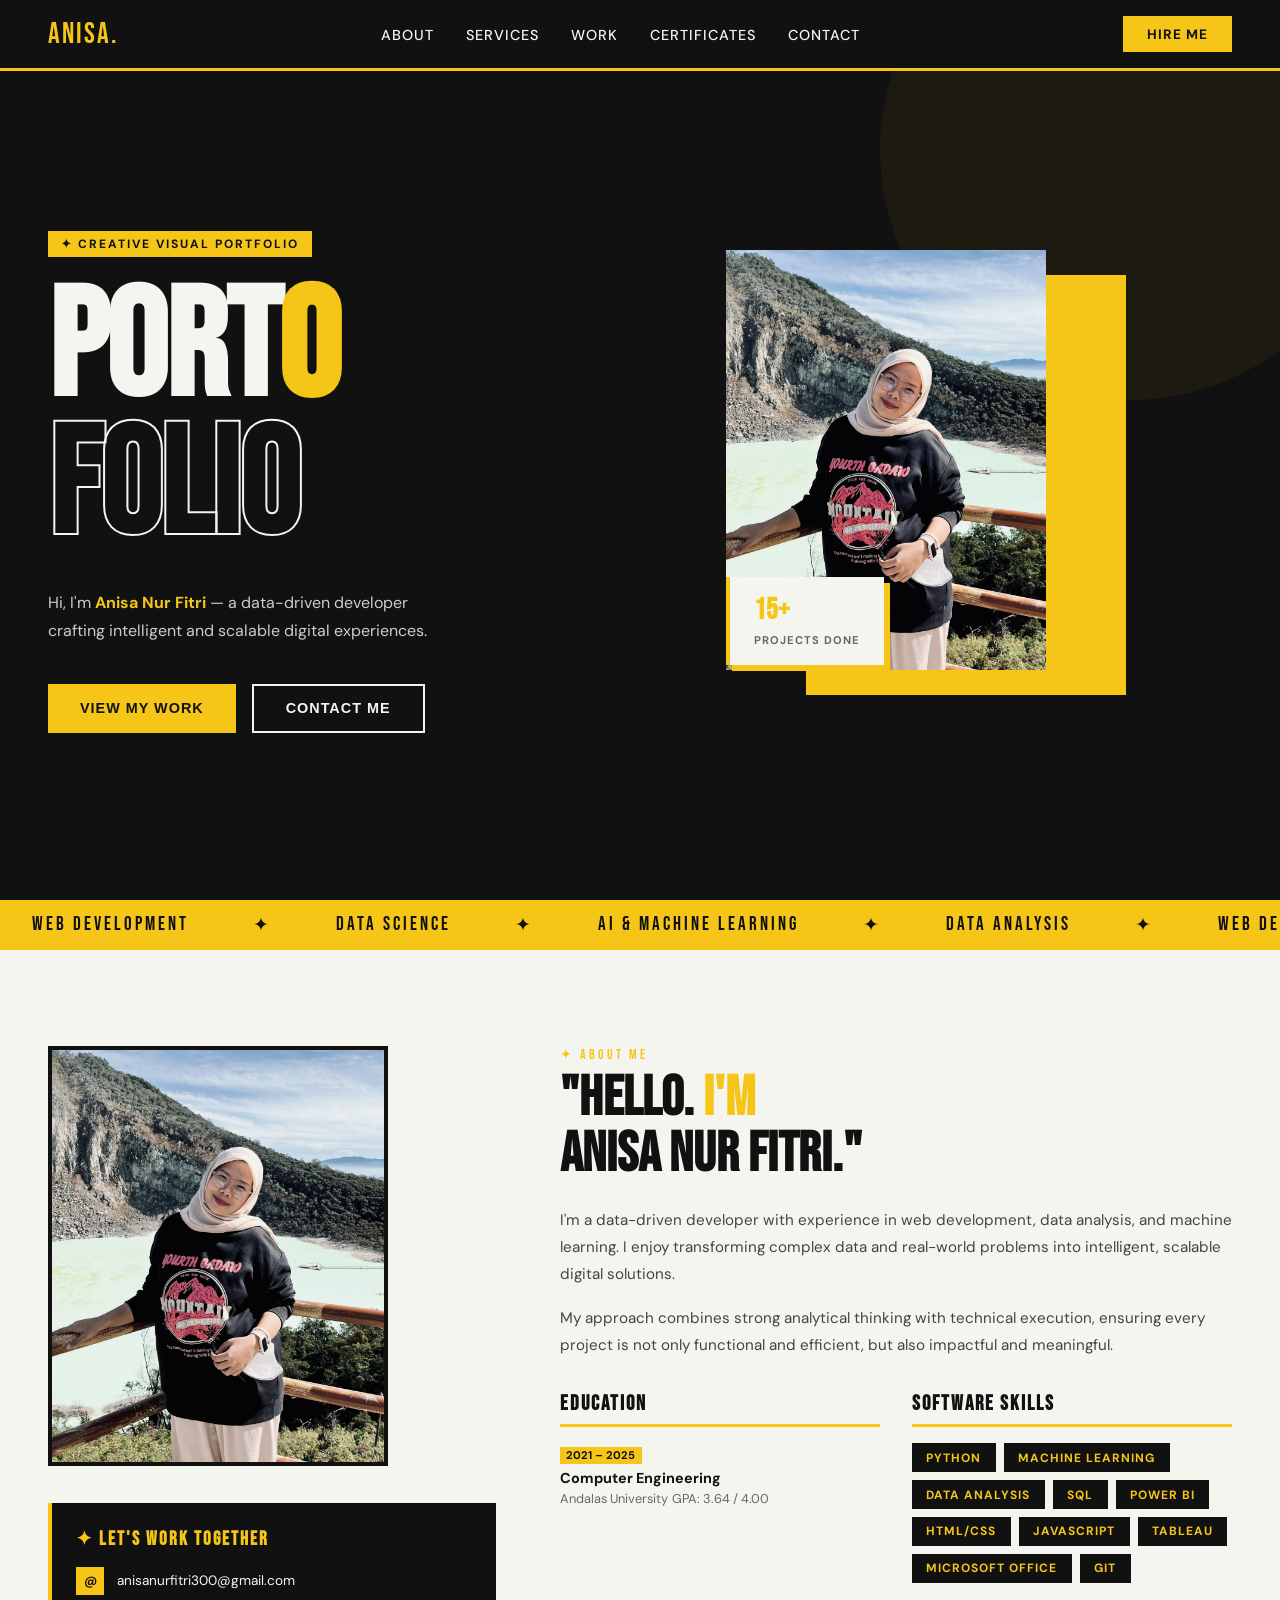
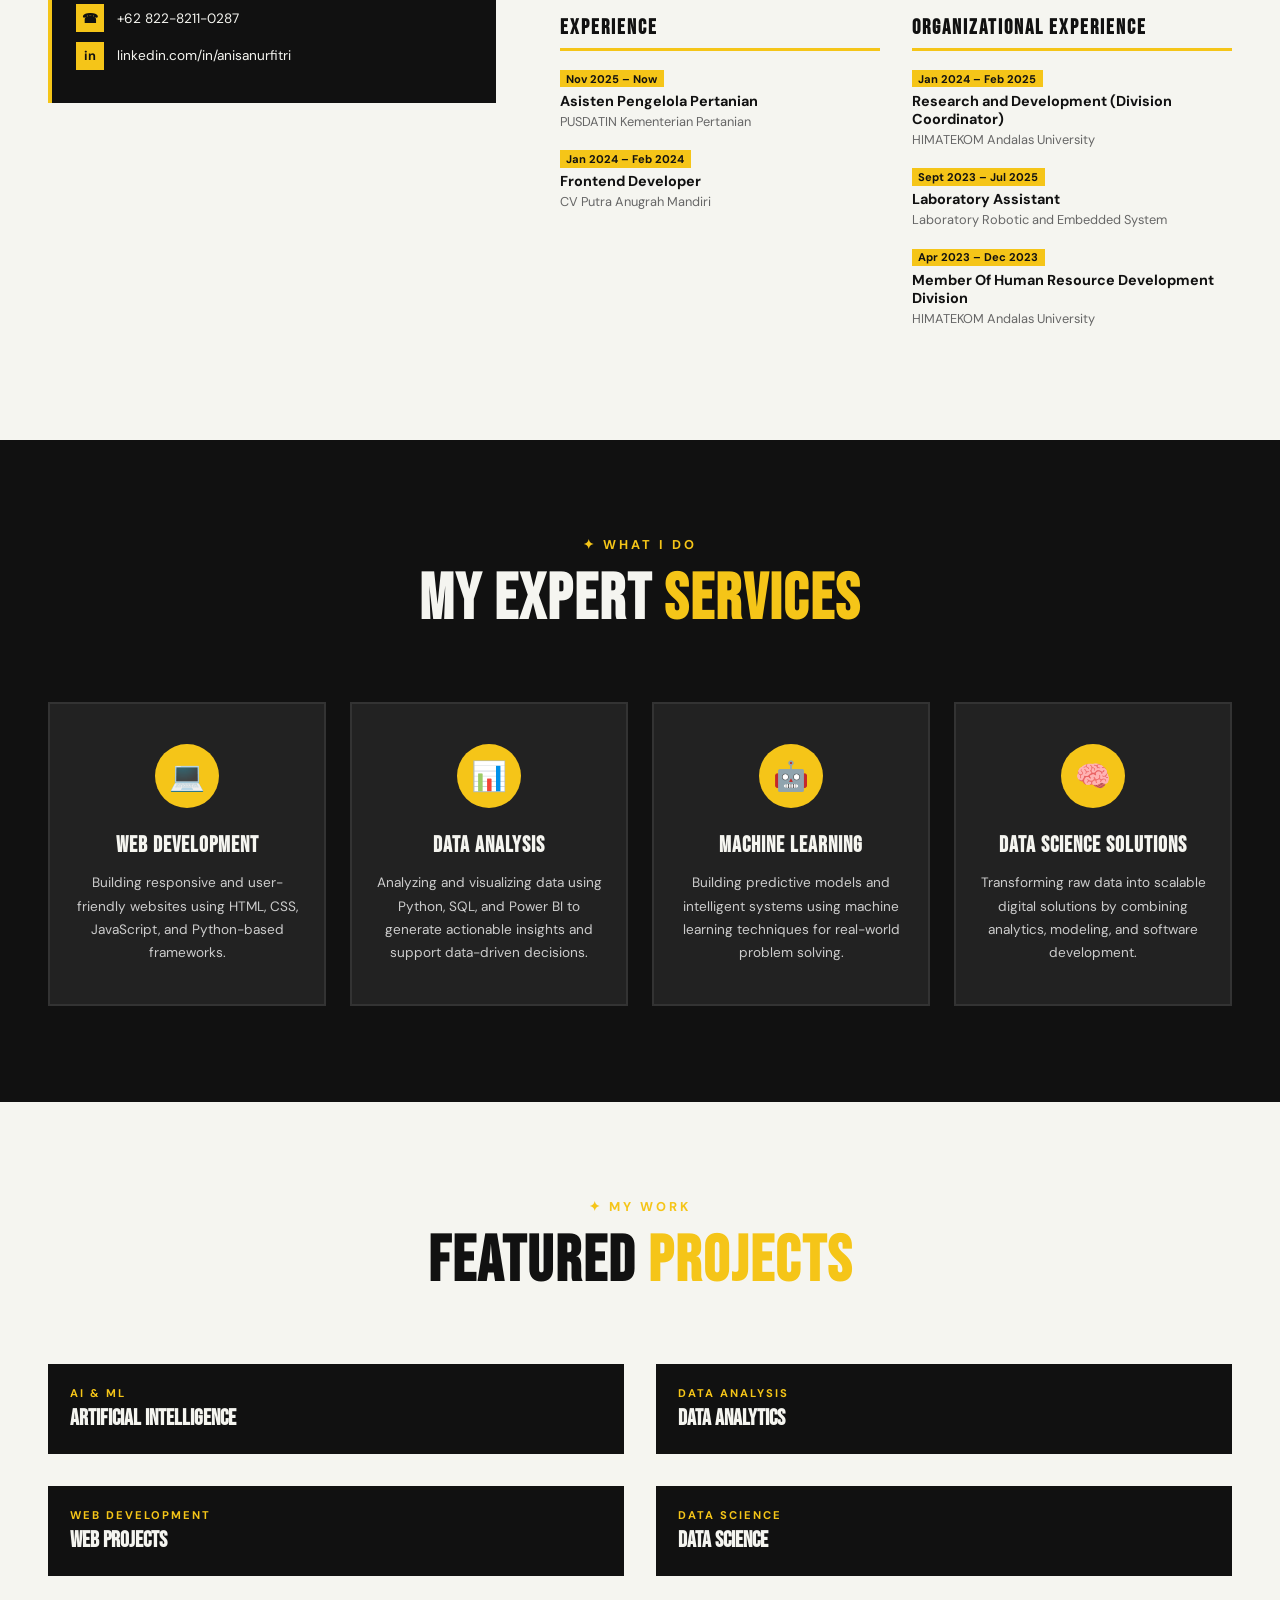
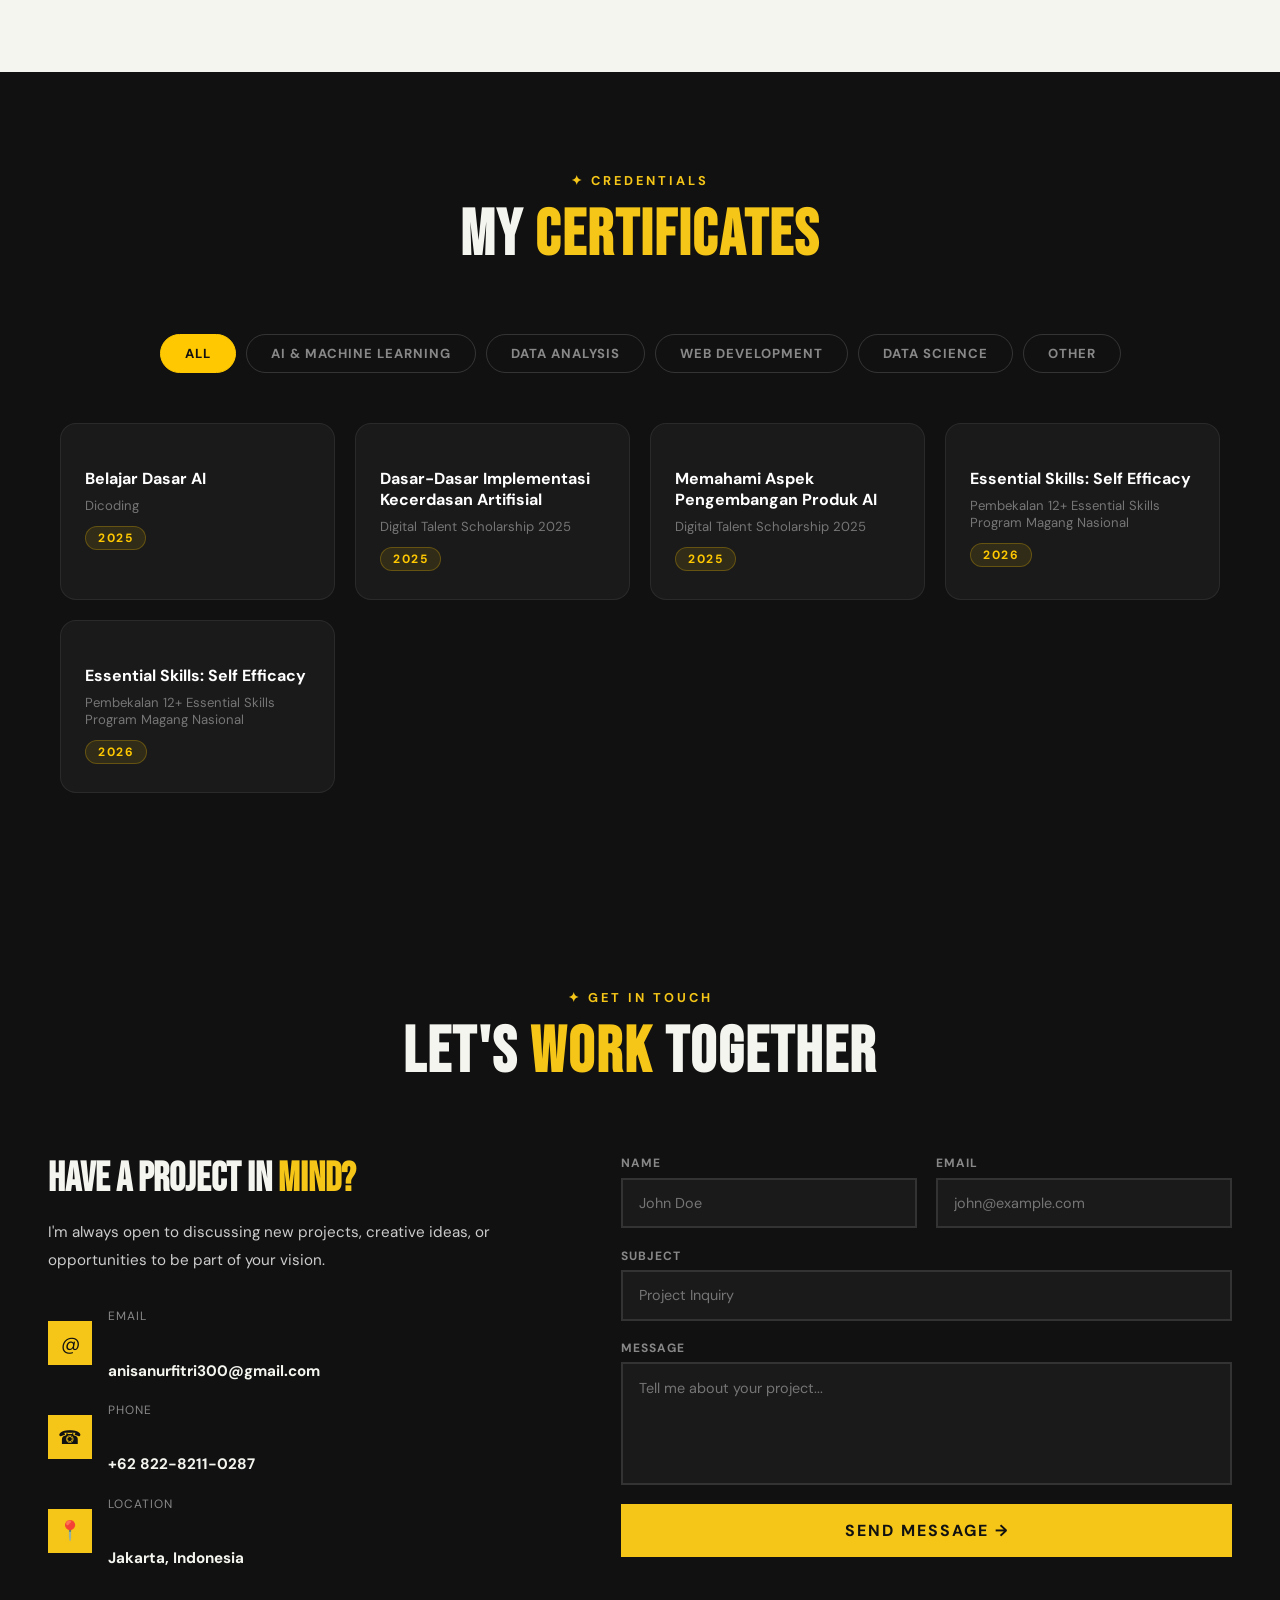
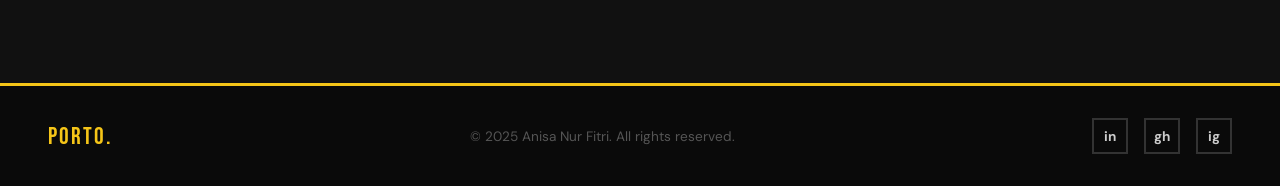
==== commit a6ae04ca: "update" ====
--- a/index.html
+++ b/index.html
@@ -197,6 +197,7 @@
       <button class="cert-tab" onclick="switchTab('data',event)">Data Analysis</button>
       <button class="cert-tab" onclick="switchTab('web',event)">Web Development</button>
       <button class="cert-tab" onclick="switchTab('science',event)">Data Science</button>
+      <button class="cert-tab" onclick="switchTab('other',event)">Other</button>
     </div>
     <div id="cert-panels"></div>
   </section>
@@ -268,13 +269,14 @@
     'AI & Machine Learning': 'ai',
     'Data Analysis': 'data',
     'Web Development': 'web',
-    'Data Science': 'science'
+    'Data Science': 'science',
+    'Other': 'other'
   };
 
   /* ── RENDER CERTIFICATES dari data.js ── */
   function renderCertPanels() {
     const container = document.getElementById('cert-panels');
-    const tabs = { all: [], ai: [], data: [], web: [], science: [] };
+    const tabs = { all: [], ai: [], data: [], web: [], science: [], other: [] };
 
     Object.entries(certsData).forEach(([key, c]) => {
       const tabKey = certTabMap[c.category] || 'all';
@@ -288,7 +290,7 @@
       if (tabs[tabKey] !== undefined) tabs[tabKey].push(card);
     });
 
-    const tabOrder = ['all', 'ai', 'data', 'web', 'science'];
+    const tabOrder = ['all', 'ai', 'data', 'web', 'science', 'other'];
     container.innerHTML = tabOrder.map(tab =>
       `<div class="cert-panel cert-grid${tab === 'all' ? ' active' : ''}" id="tab-${tab}">${tabs[tab].join('')}</div>`
     ).join('');
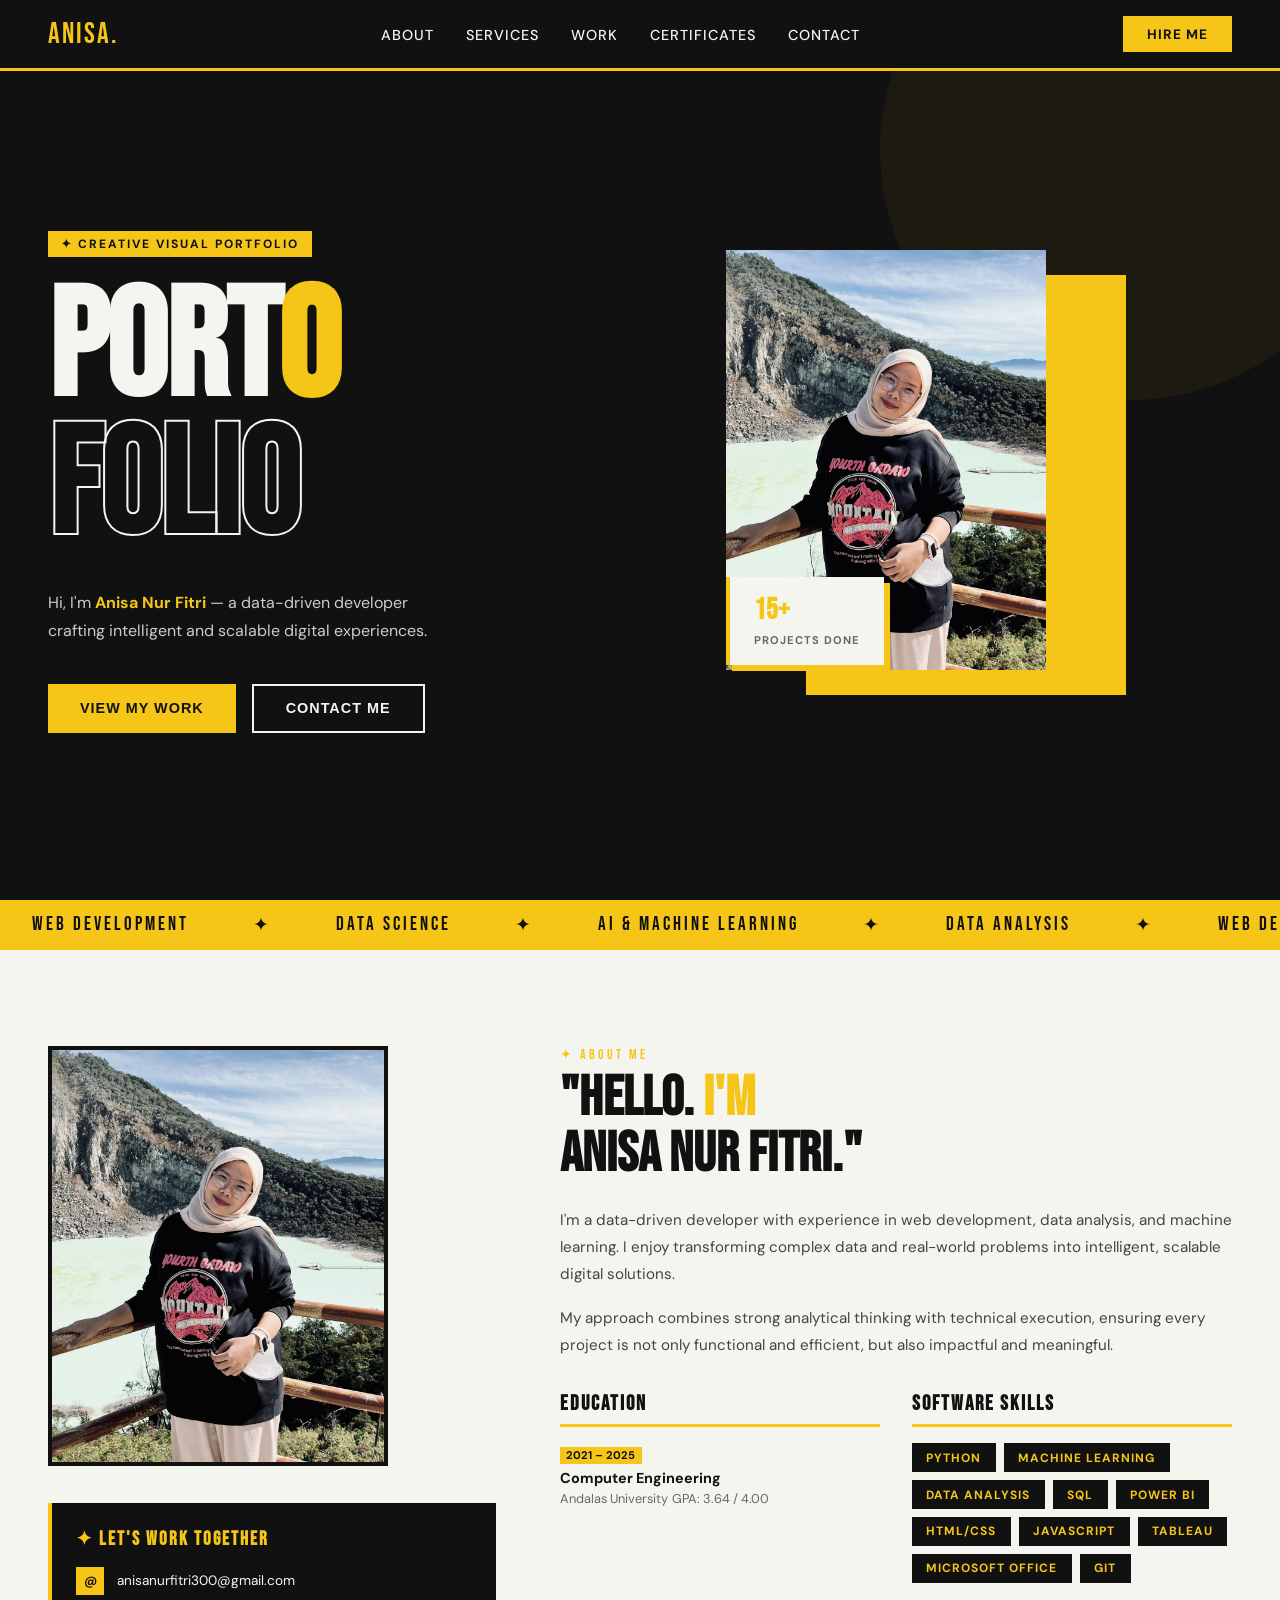
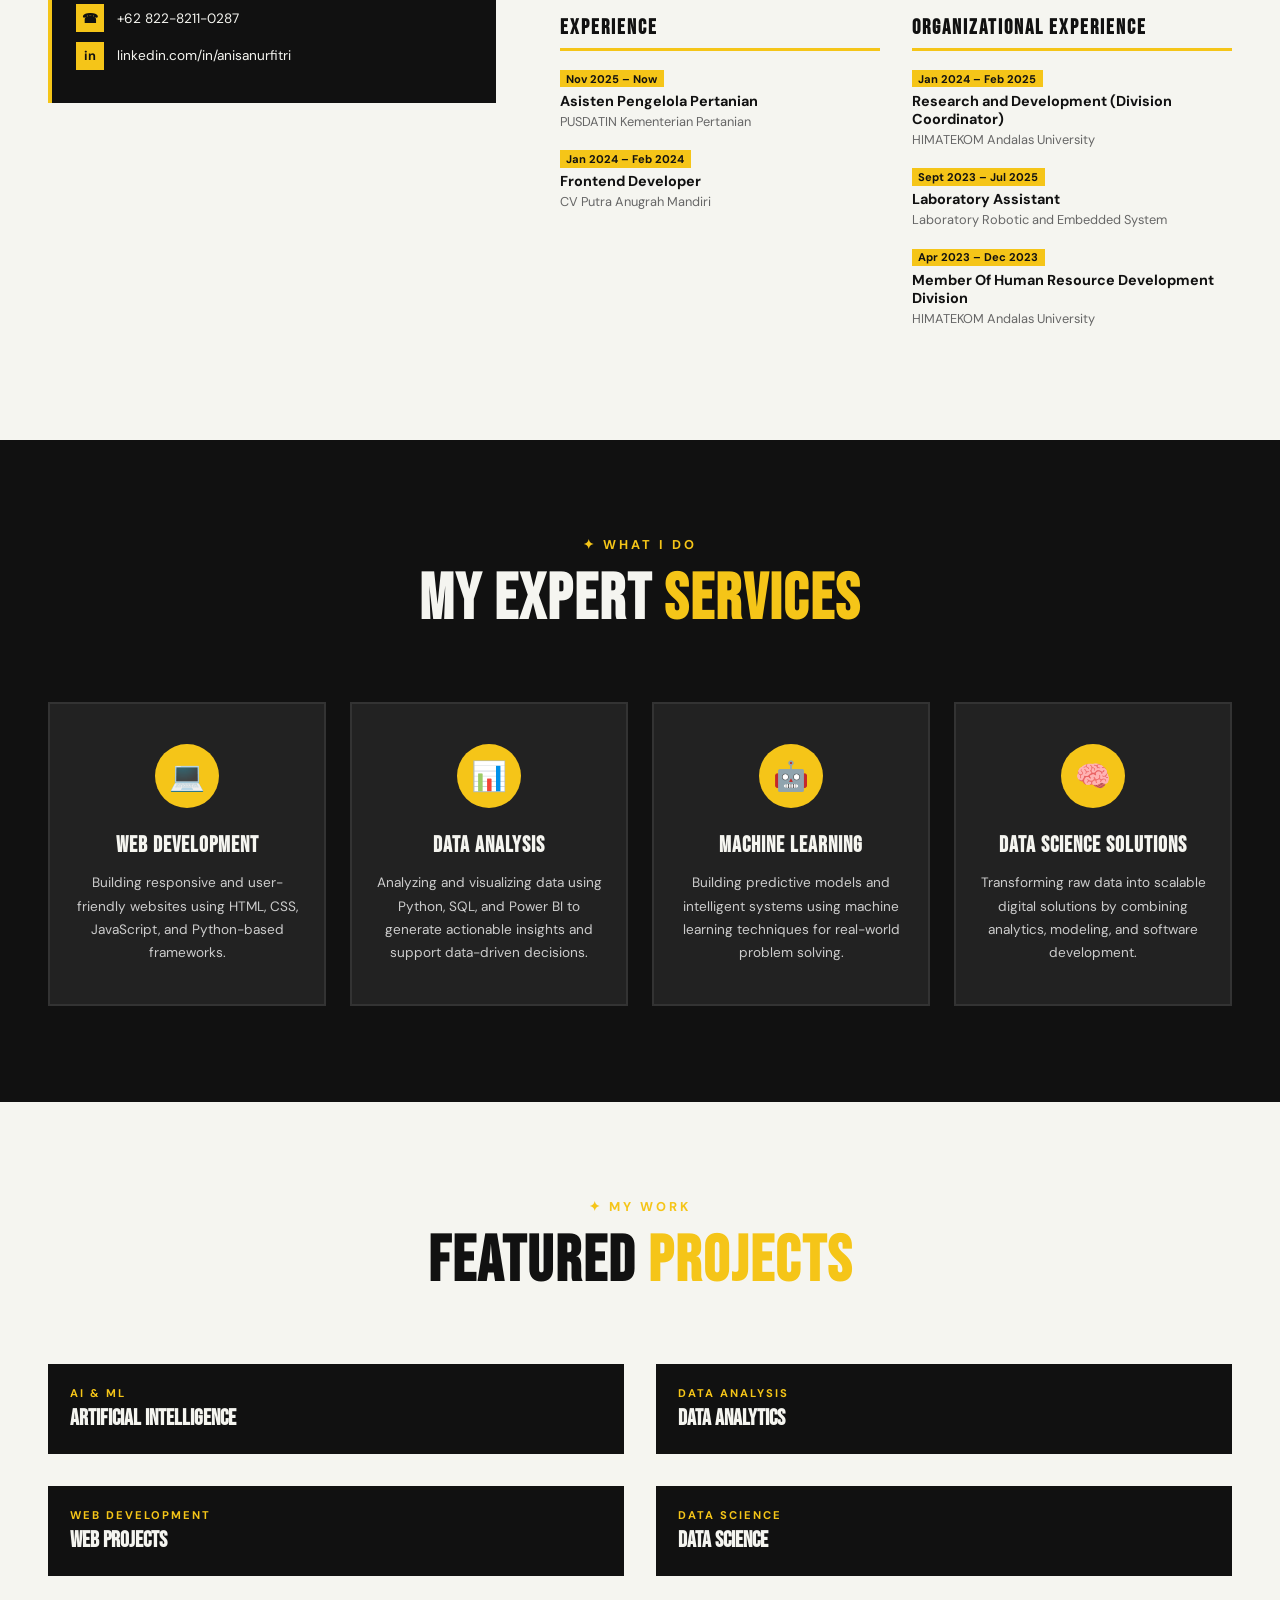
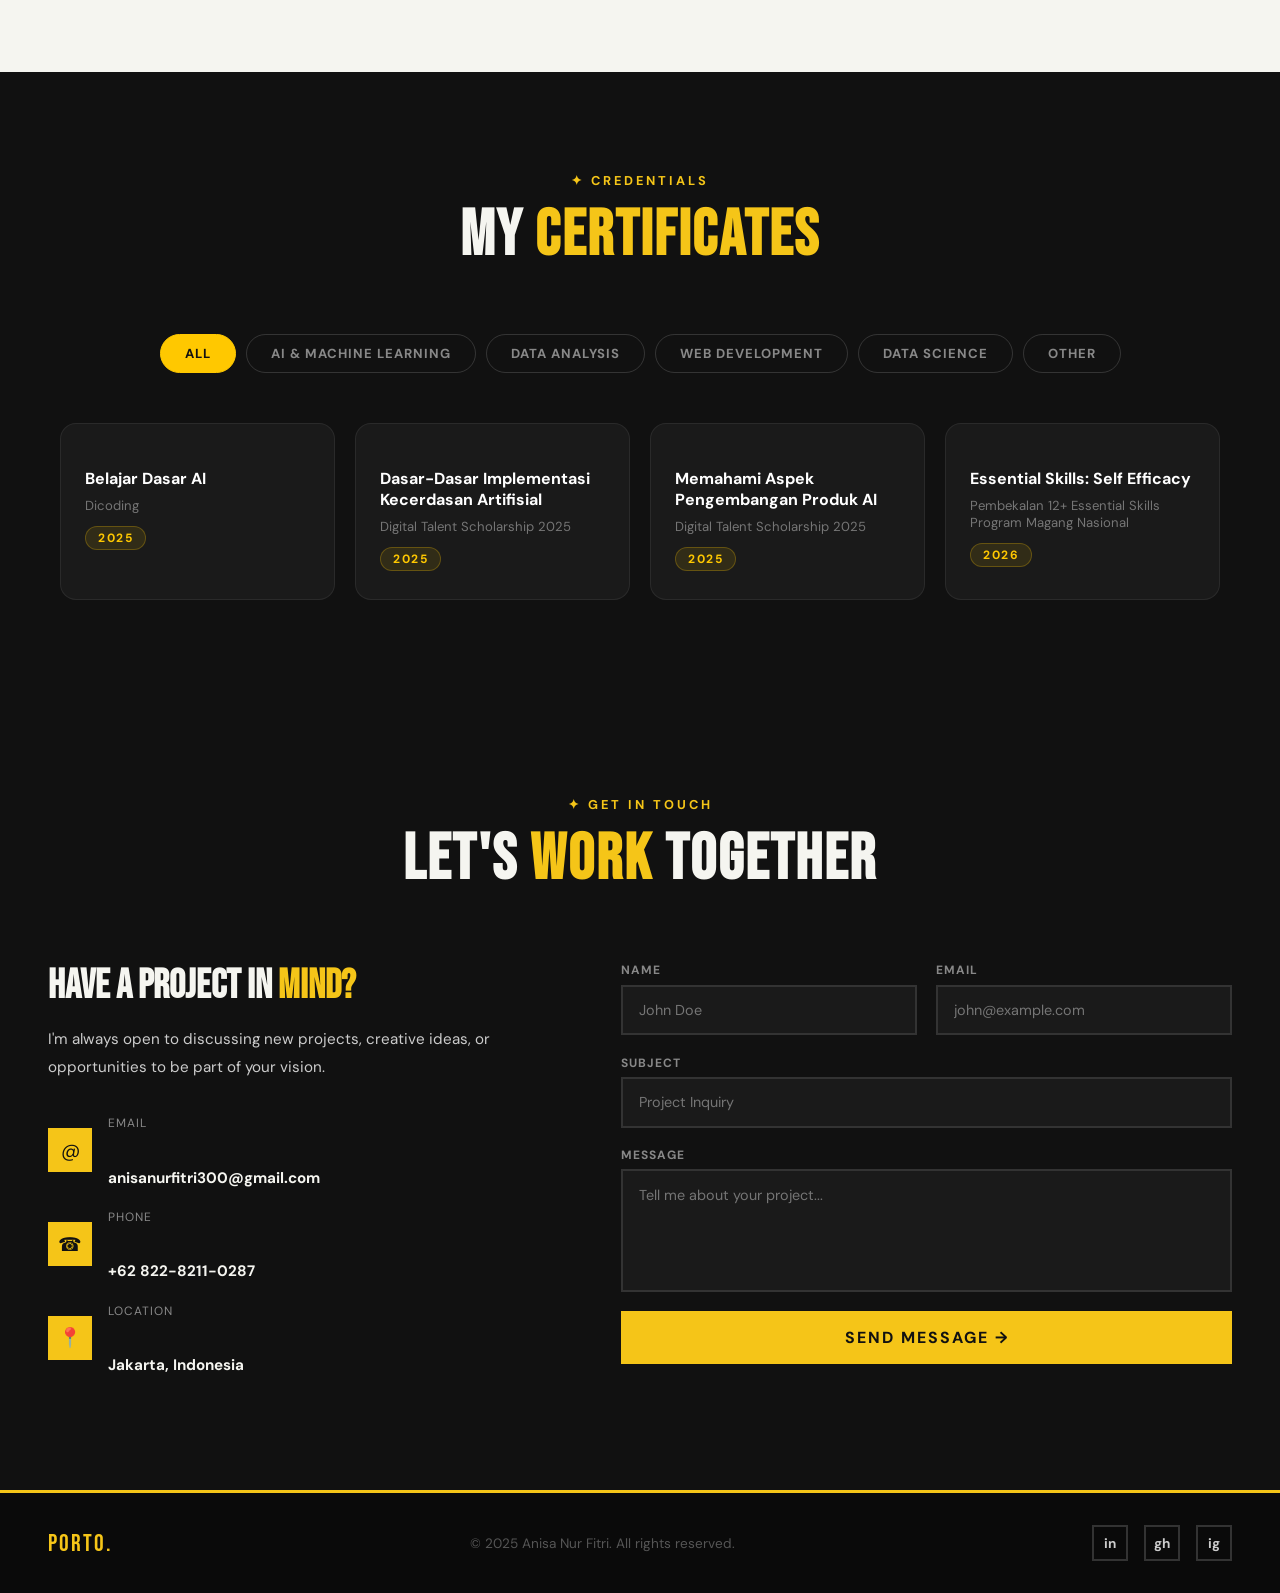
==== commit ee7a33ee: "update" ====
--- a/index.html
+++ b/index.html
@@ -270,7 +270,7 @@
     'Data Analysis': 'data',
     'Web Development': 'web',
     'Data Science': 'science',
-    'Other': 'other'
+    'other': 'other'
   };
 
   /* ── RENDER CERTIFICATES dari data.js ── */
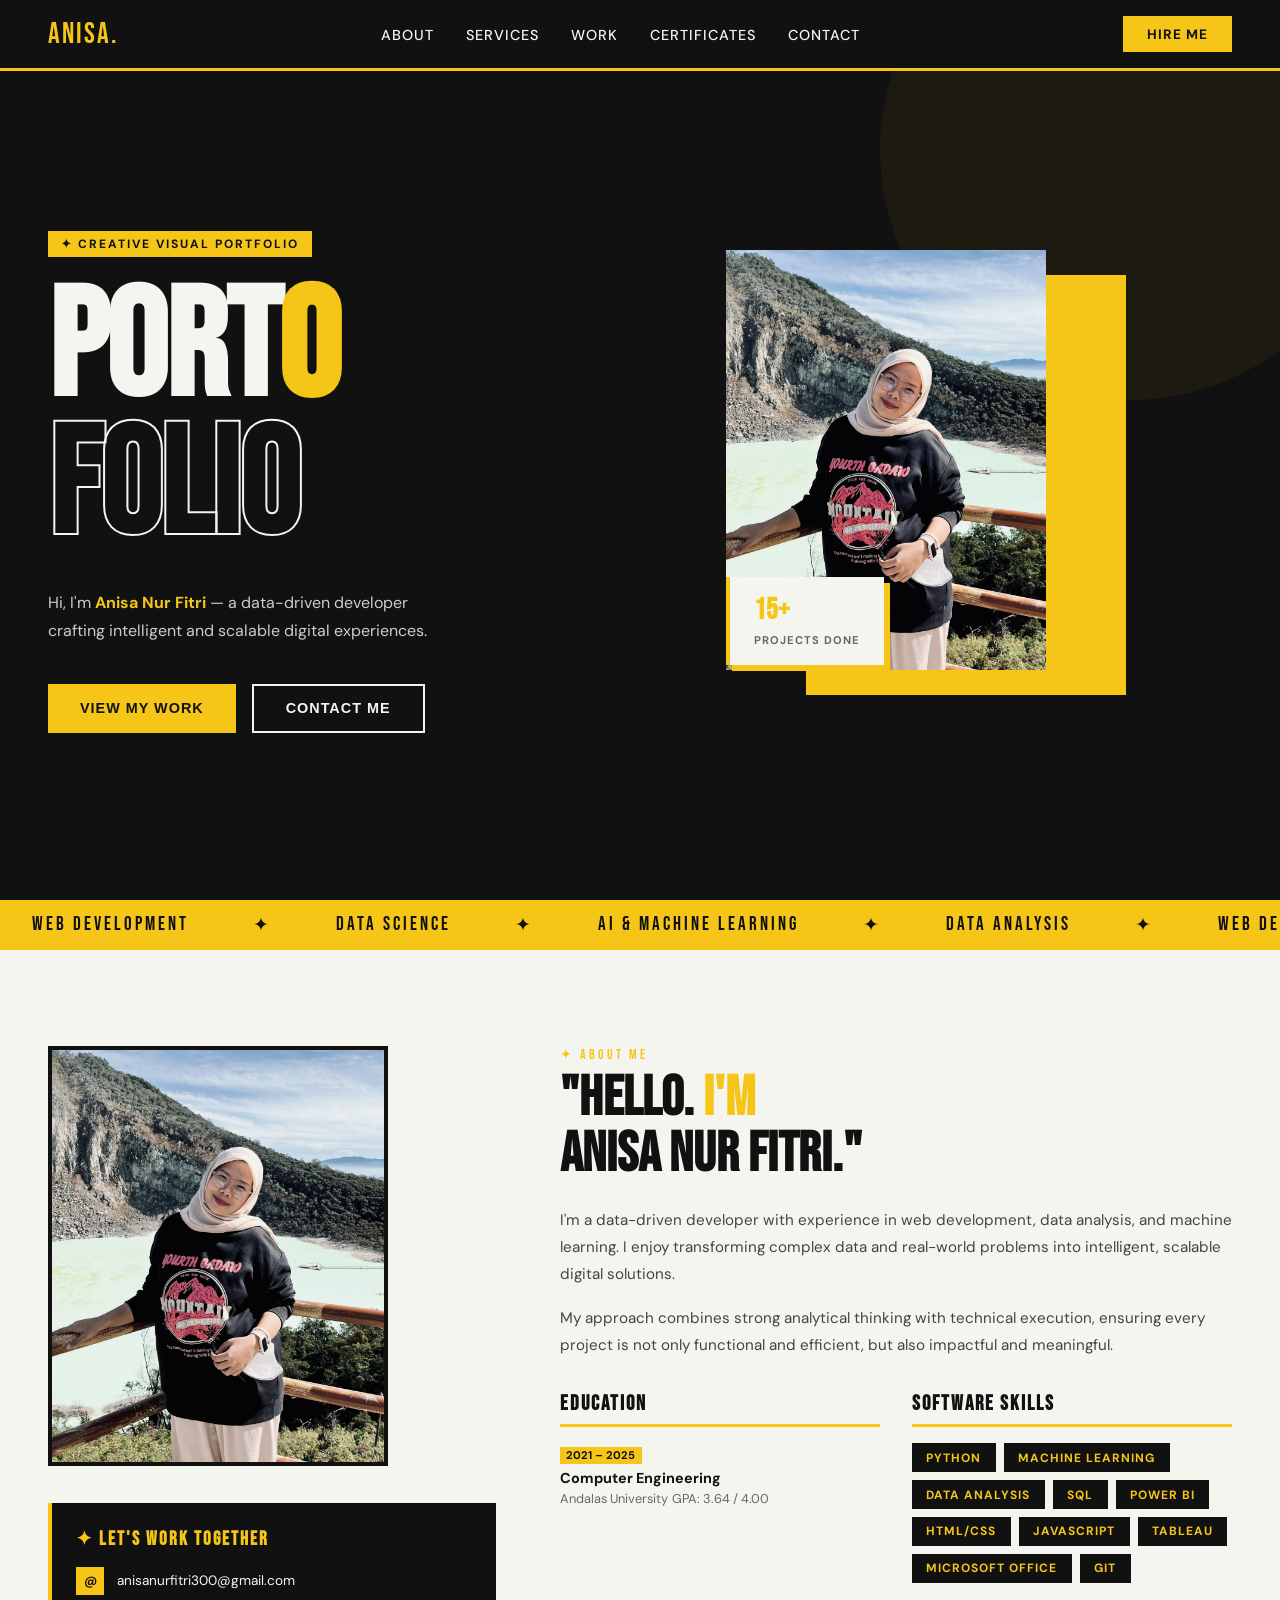
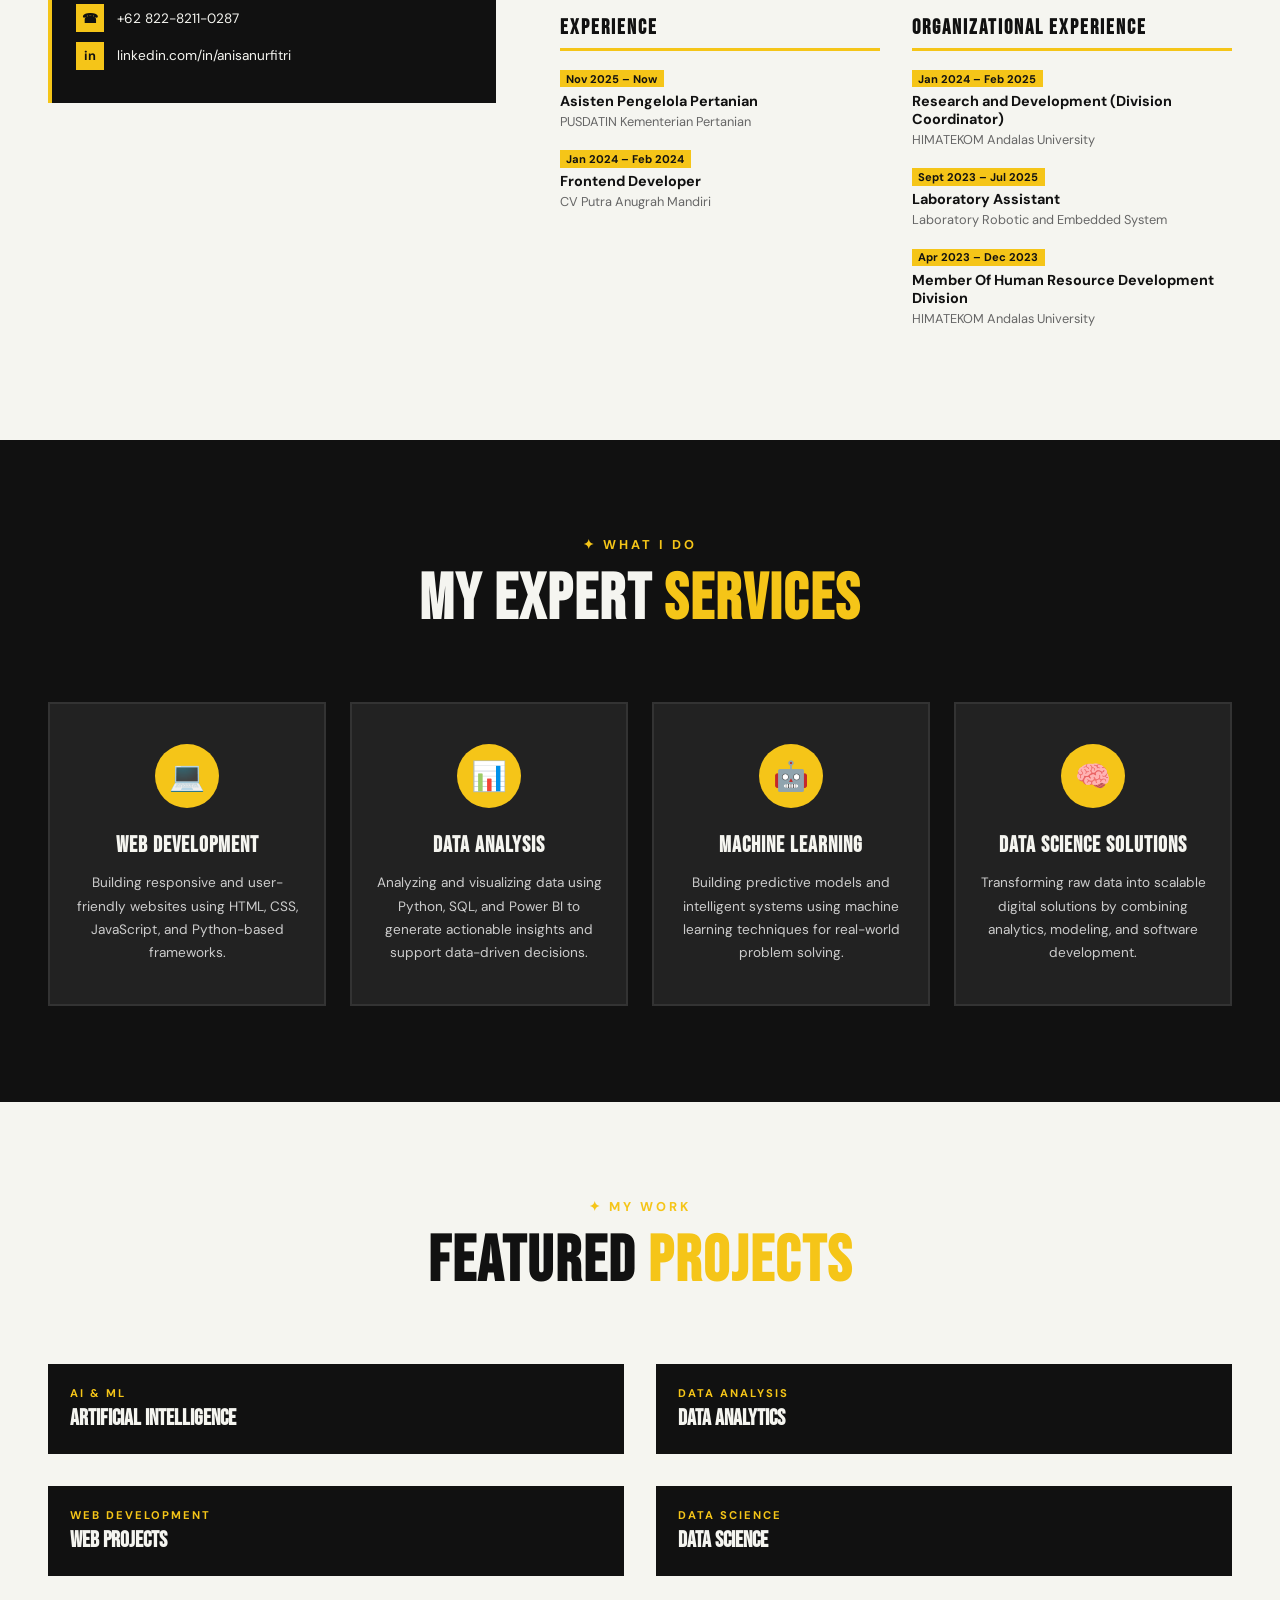
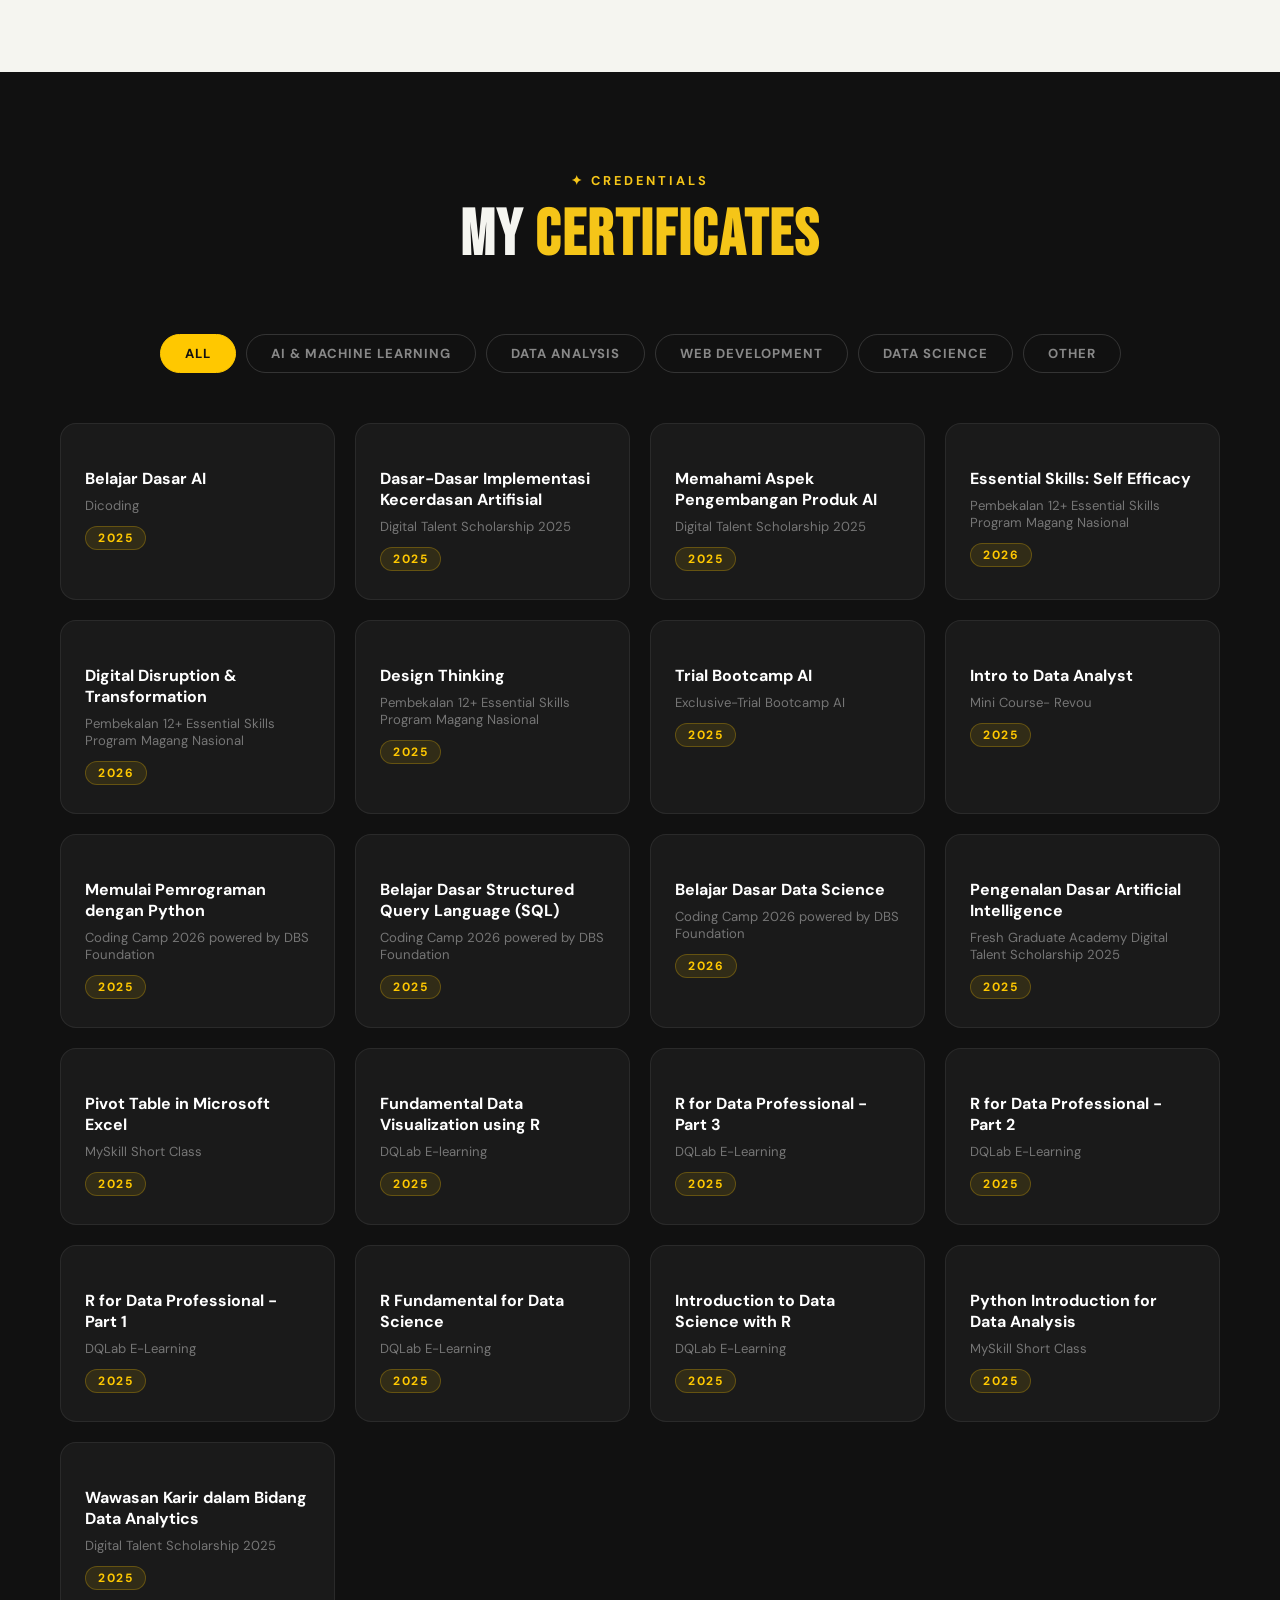
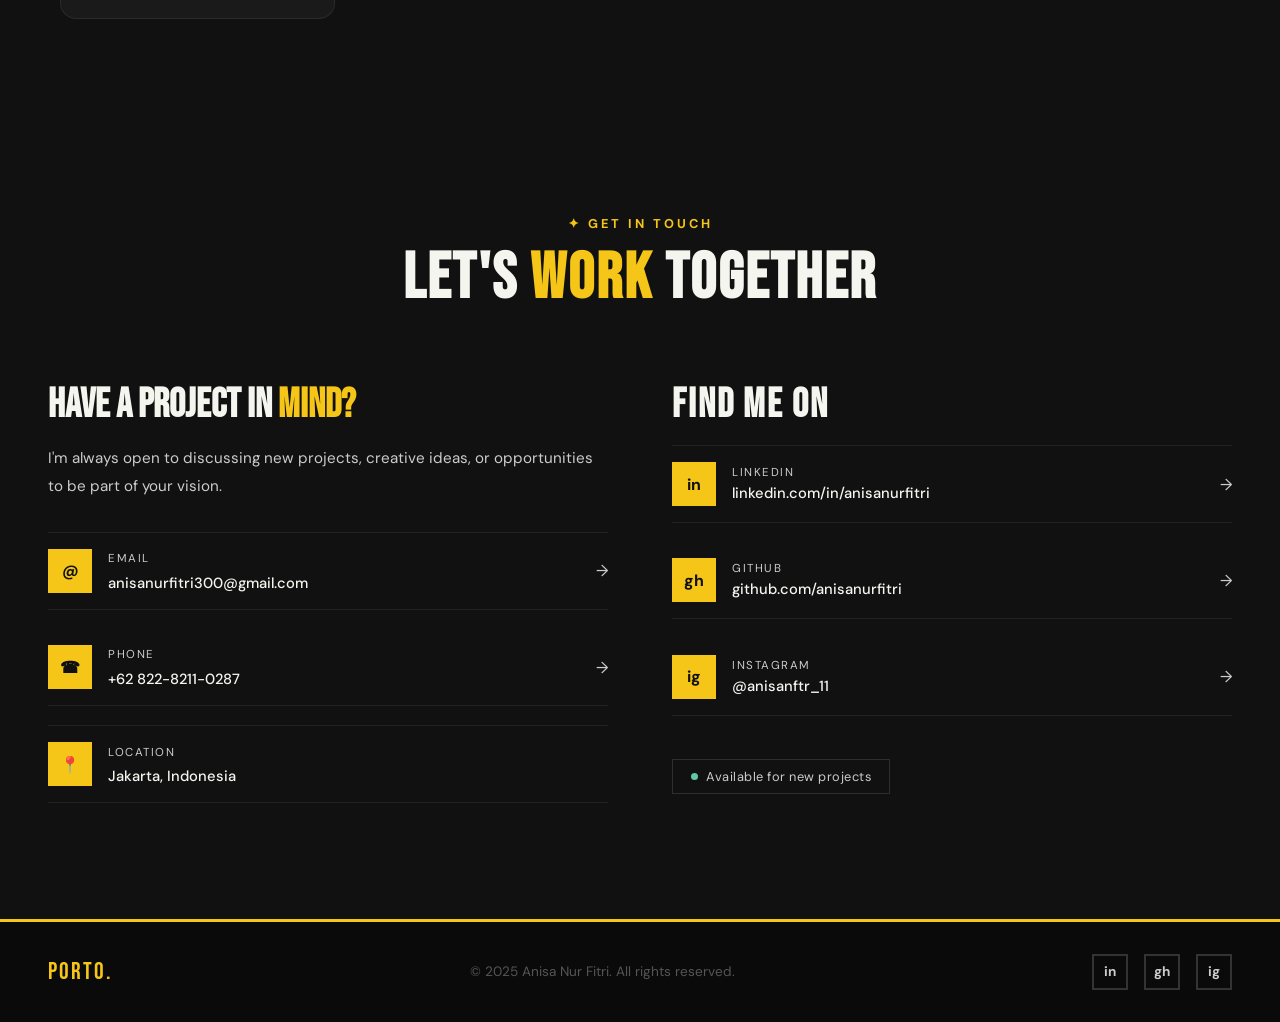
==== commit 64490080: "update code" ====
--- a/index.html
+++ b/index.html
@@ -231,30 +231,81 @@
   </div>
 
   <!-- CONTACT -->
-  <section class="contact" id="contact">
-    <div class="section-header">
-      <span class="label">✦ Get In Touch</span>
-      <h2>LET'S <span>WORK</span> TOGETHER</h2>
-    </div>
-    <div class="contact-grid">
-      <div class="contact-info">
-        <h3>Have a project in <span>mind?</span></h3>
-        <p>I'm always open to discussing new projects, creative ideas, or opportunities to be part of your vision.</p>
-        <div class="contact-detail"><div class="ic">@</div><div class="text"><p>Email</p><strong>anisanurfitri300@gmail.com</strong></div></div>
-        <div class="contact-detail"><div class="ic">☎</div><div class="text"><p>Phone</p><strong>+62 822-8211-0287</strong></div></div>
-        <div class="contact-detail"><div class="ic">📍</div><div class="text"><p>Location</p><strong>Jakarta, Indonesia</strong></div></div>
-      </div>
-      <div class="contact-form">
-        <div class="form-row">
-          <div class="form-group"><label>Name</label><input type="text" placeholder="John Doe" /></div>
-          <div class="form-group"><label>Email</label><input type="email" placeholder="john@example.com" /></div>
-        </div>
-        <div class="form-group"><label>Subject</label><input type="text" placeholder="Project Inquiry" /></div>
-        <div class="form-group"><label>Message</label><textarea rows="5" placeholder="Tell me about your project..."></textarea></div>
-        <button class="submit-btn">Send Message →</button>
-      </div>
-    </div>
-  </section>
+  <!-- CONTACT -->
+<section class="contact" id="contact">
+  <div class="section-header">
+    <span class="label">✦ Get In Touch</span>
+    <h2>LET'S <span>WORK</span> TOGETHER</h2>
+  </div>
+  <div class="contact-grid">
+    <div class="contact-info">
+      <h3>Have a project in <span>mind?</span></h3>
+      <p>I'm always open to discussing new projects, creative ideas, or opportunities to be part of your vision.</p>
+
+      <a class="contact-detail" href="mailto:anisanurfitri300@gmail.com">
+        <div class="ic">@</div>
+        <div class="text">
+          <p>Email</p>
+          <strong>anisanurfitri300@gmail.com</strong>
+        </div>
+        <span class="detail-arrow">→</span>
+      </a>
+
+      <a class="contact-detail" href="tel:+6282282110287">
+        <div class="ic">☎</div>
+        <div class="text">
+          <p>Phone</p>
+          <strong>+62 822-8211-0287</strong>
+        </div>
+        <span class="detail-arrow">→</span>
+      </a>
+
+      <div class="contact-detail">
+        <div class="ic">📍</div>
+        <div class="text">
+          <p>Location</p>
+          <strong>Jakarta, Indonesia</strong>
+        </div>
+      </div>
+    </div>
+
+    <div class="contact-right">
+      <h4 class="contact-right-title">Find Me On</h4>
+
+      <a class="contact-detail" href="https://www.linkedin.com/in/anisanurfitri" target="_blank">
+        <div class="ic">in</div>
+        <div class="text">
+          <p>LinkedIn</p>
+          <strong>linkedin.com/in/anisanurfitri</strong>
+        </div>
+        <span class="detail-arrow">→</span>
+      </a>
+
+      <a class="contact-detail" href="https://github.com/Anisa1112" target="_blank">
+        <div class="ic">gh</div>
+        <div class="text">
+          <p>GitHub</p>
+          <strong>github.com/anisanurfitri</strong>
+        </div>
+        <span class="detail-arrow">→</span>
+      </a>
+
+      <a class="contact-detail" href="https://instagram.com/anisanftr11_" target="_blank">
+        <div class="ic">ig</div>
+        <div class="text">
+          <p>Instagram</p>
+          <strong>@anisanftr_11</strong>
+        </div>
+        <span class="detail-arrow">→</span>
+      </a>
+
+      <div class="availability-badge">
+        <span class="dot"></span>
+        Available for new projects
+      </div>
+    </div>
+  </div>
+</section>
 
   <!-- FOOTER -->
   <footer>
--- a/style.css
+++ b/style.css
@@ -1232,4 +1232,149 @@
         position: absolute; bottom: 10px; right: 13px;
         font-size: 16px; color: #ccc; transition: color .18s;
       }
-      .projlist-card:hover .plc-arrow { color: #7c6fff; }+      .projlist-card:hover .plc-arrow { color: #7c6fff; }
+
+      /* ── CONTACT ── */
+.contact {
+  background: var(--black);
+  padding: 6rem 3rem;
+}
+
+.contact .section-header h2 { color: var(--white); }
+
+.contact-grid {
+  display: grid;
+  grid-template-columns: 1fr 1fr;
+  gap: 4rem;
+  align-items: start;
+}
+
+.contact-info h3 {
+  font-family: 'Bebas Neue', sans-serif;
+  font-size: 2.5rem;
+  color: var(--white);
+  margin-bottom: 1rem;
+}
+
+.contact-info h3 span { color: var(--yellow); }
+
+.contact-info > p,
+.contact-right > p {
+  color: var(--gray);
+  line-height: 1.8;
+  margin-bottom: 2rem;
+  font-size: 0.95rem;
+}
+
+/* ── Right column title ── */
+.contact-right-title {
+  font-family: 'Bebas Neue', sans-serif;
+  font-size: 2.5rem;
+  color: var(--white);
+  letter-spacing: 2px;
+  margin-bottom: 1rem;
+}
+
+/* ── Detail rows ── */
+.contact-detail {
+  display: flex;
+  align-items: center;
+  gap: 1rem;
+  padding: 1rem 0;
+  border-bottom: 1px solid rgba(255,255,255,0.07);
+  text-decoration: none;
+  color: inherit;
+  transition: all 0.2s;
+}
+
+.contact-info .contact-detail:first-of-type,
+.contact-right .contact-detail:first-of-type {
+  border-top: 1px solid rgba(255,255,255,0.07);
+}
+
+/* Icon box */
+.contact-detail .ic {
+  width: 44px;
+  height: 44px;
+  background: var(--yellow);
+  color: var(--black);
+  display: flex;
+  align-items: center;
+  justify-content: center;
+  font-size: 1rem;
+  font-weight: 700;
+  flex-shrink: 0;
+  transition: all 0.2s;
+}
+
+/* Text inside detail */
+.contact-detail .text p {
+  color: var(--gray);
+  font-size: 0.72rem;
+  text-transform: uppercase;
+  letter-spacing: 1.5px;
+  margin-bottom: 2px;
+}
+
+.contact-detail .text strong {
+  color: var(--white);
+  font-size: 0.92rem;
+  font-weight: 500;
+}
+
+/* Arrow */
+.detail-arrow {
+  margin-left: auto;
+  color: var(--gray);
+  font-size: 1rem;
+  transition: transform 0.2s, color 0.2s;
+  flex-shrink: 0;
+}
+
+/* Hover state for clickable rows */
+a.contact-detail:hover .ic {
+  background: var(--white);
+  color: var(--black);
+}
+
+a.contact-detail:hover .text strong {
+  color: var(--yellow);
+}
+
+a.contact-detail:hover .detail-arrow {
+  transform: translateX(5px);
+  color: var(--yellow);
+}
+
+/* ── Availability badge ── */
+.availability-badge {
+  display: inline-flex;
+  align-items: center;
+  gap: 8px;
+  margin-top: 1.5rem;
+  padding: 8px 18px;
+  border: 1px solid rgba(255,255,255,0.12);
+  font-size: 0.8rem;
+  color: var(--gray);
+  letter-spacing: 0.5px;
+}
+
+.availability-badge .dot {
+  width: 7px;
+  height: 7px;
+  border-radius: 50%;
+  background: #5dcaa5;
+  flex-shrink: 0;
+  animation: pulse 2s infinite;
+}
+
+@keyframes pulse {
+  0%, 100% { opacity: 1; transform: scale(1); }
+  50% { opacity: 0.5; transform: scale(0.8); }
+}
+
+/* ── Responsive ── */
+@media (max-width: 768px) {
+  .contact-grid { grid-template-columns: 1fr; gap: 3rem; }
+  .contact { padding: 4rem 1.5rem; }
+}
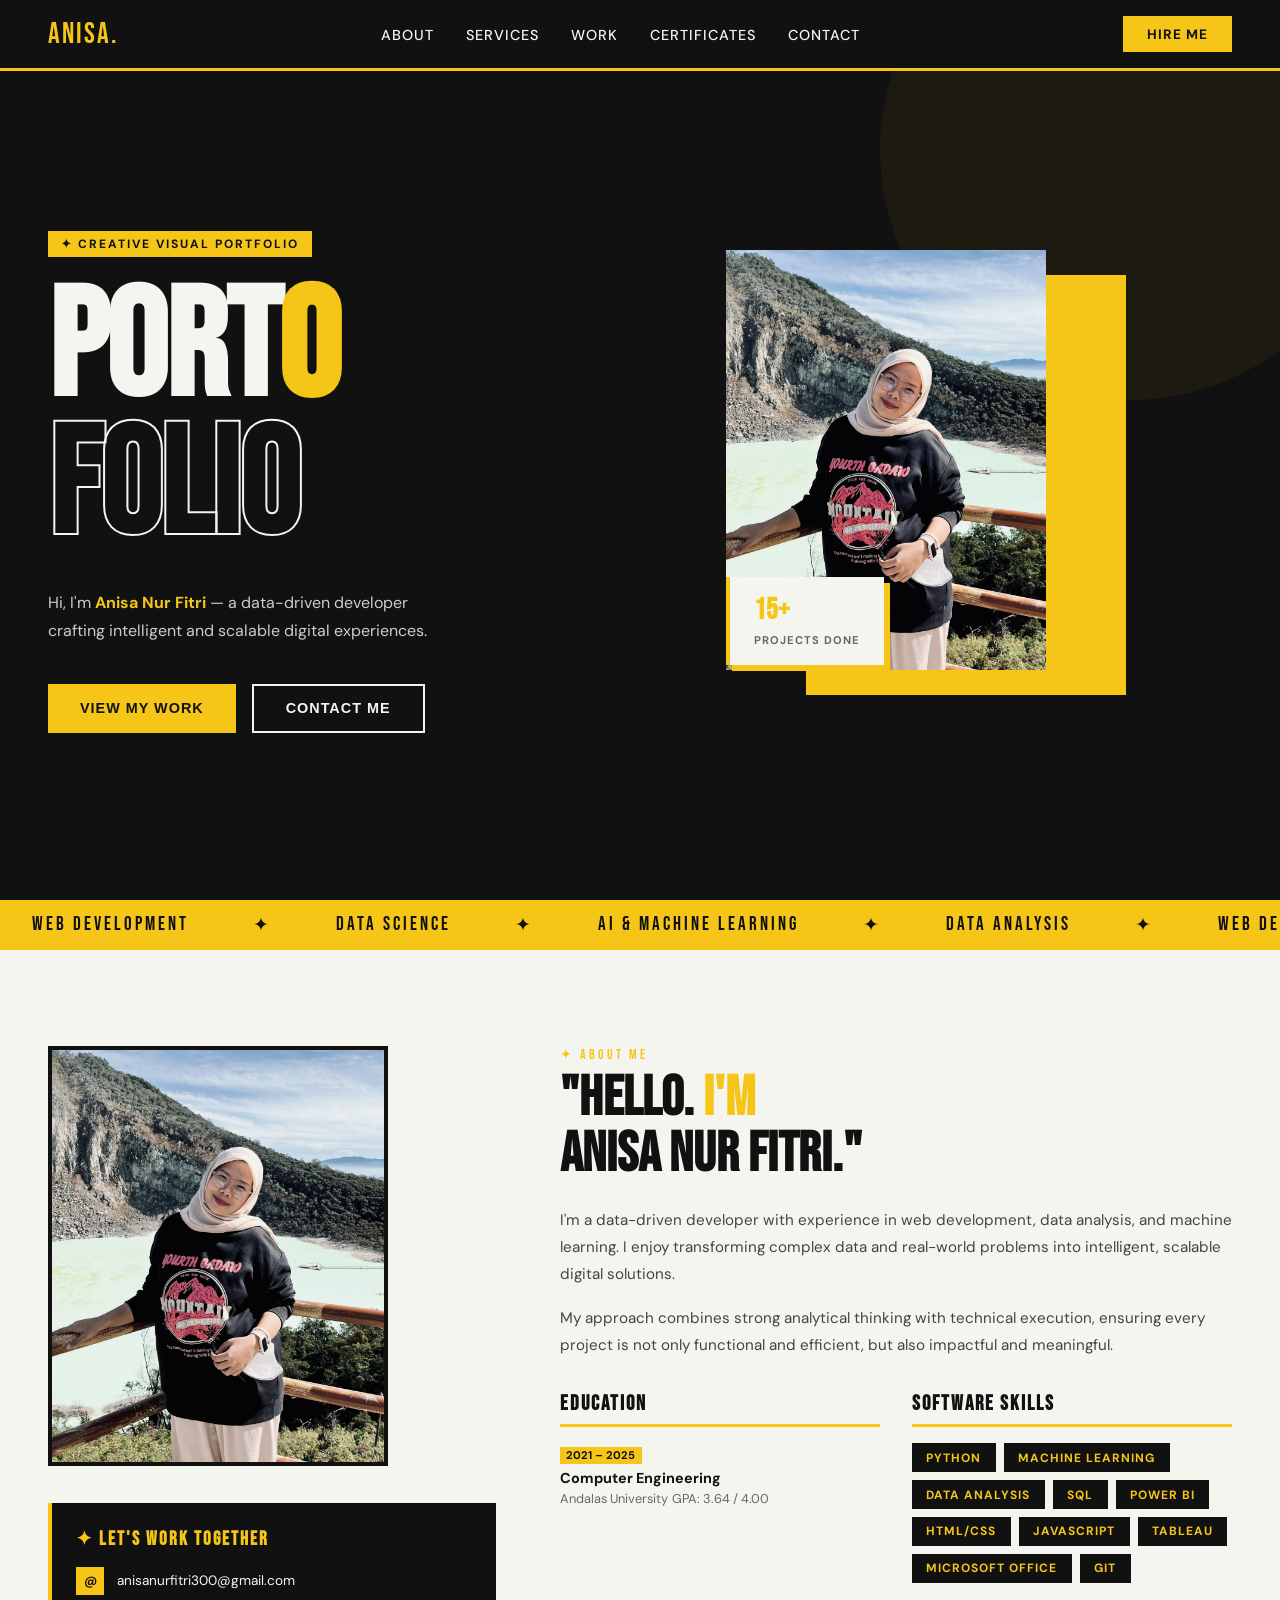
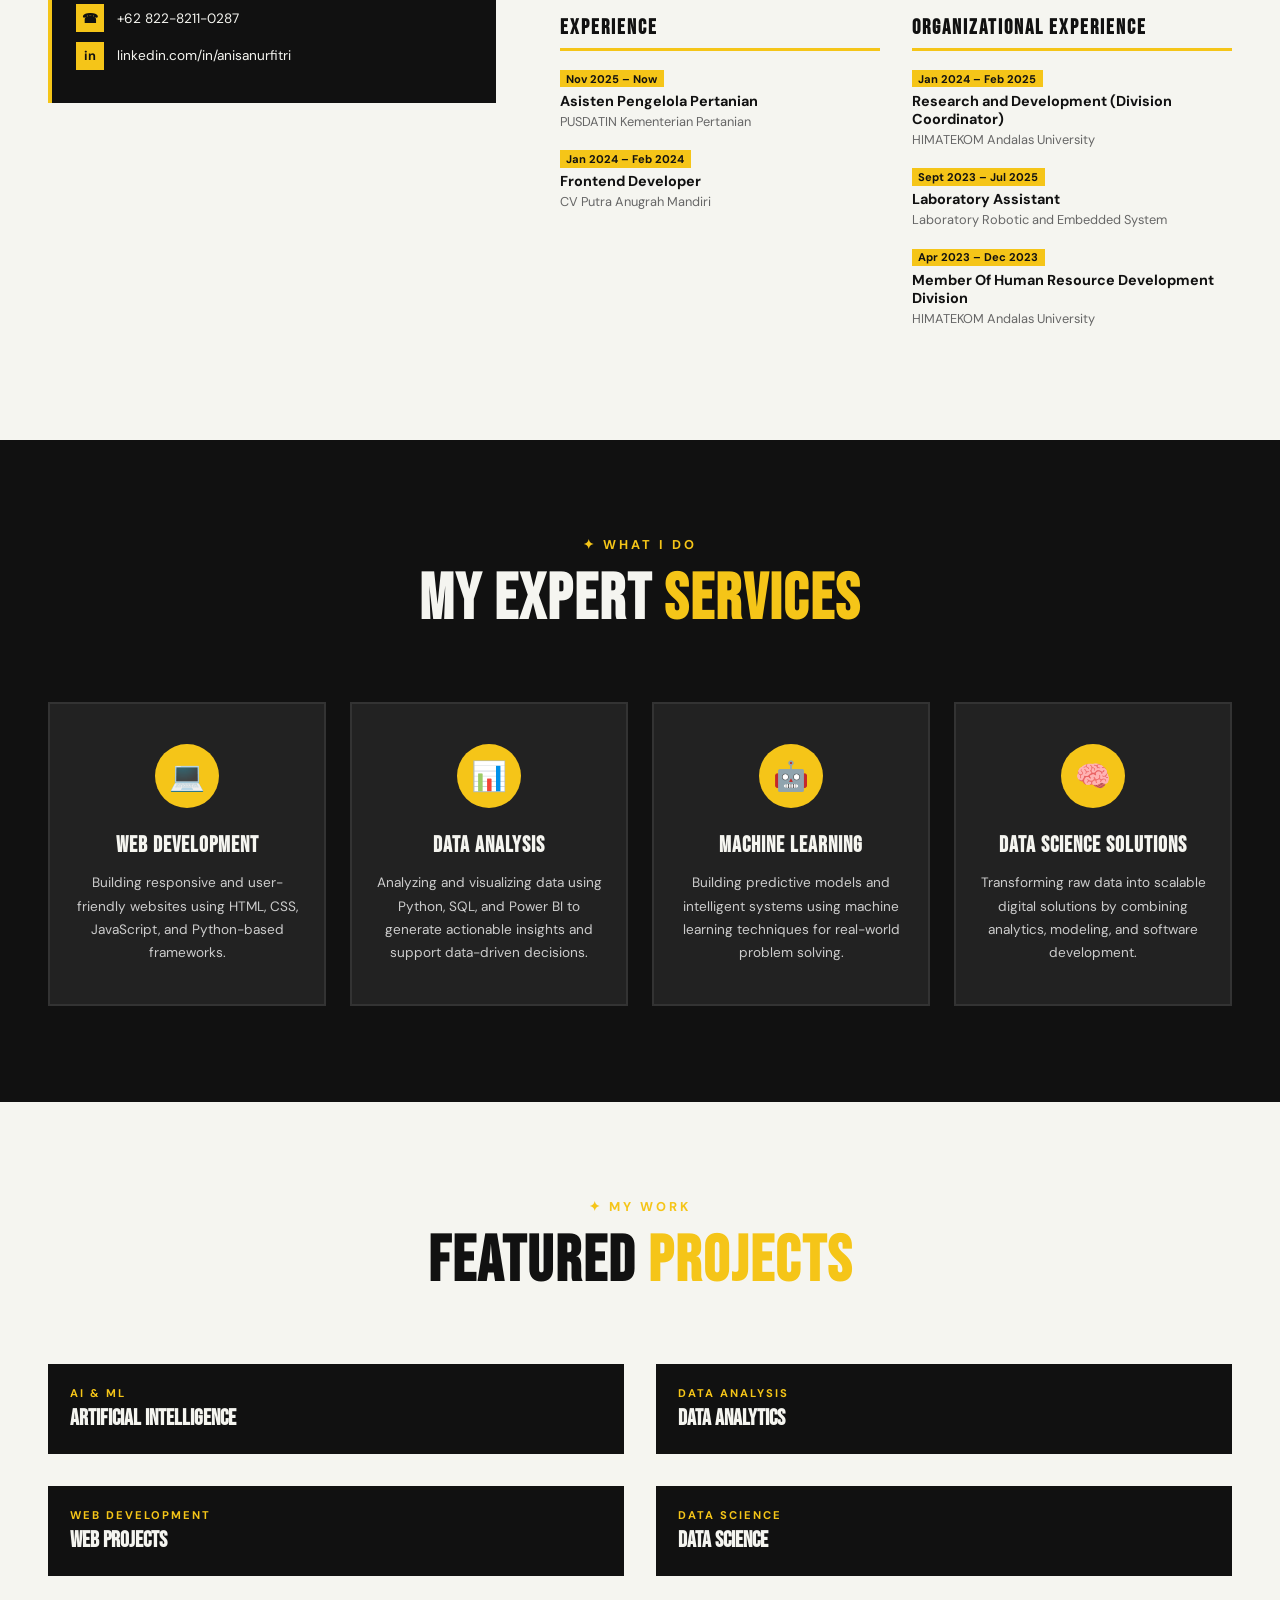
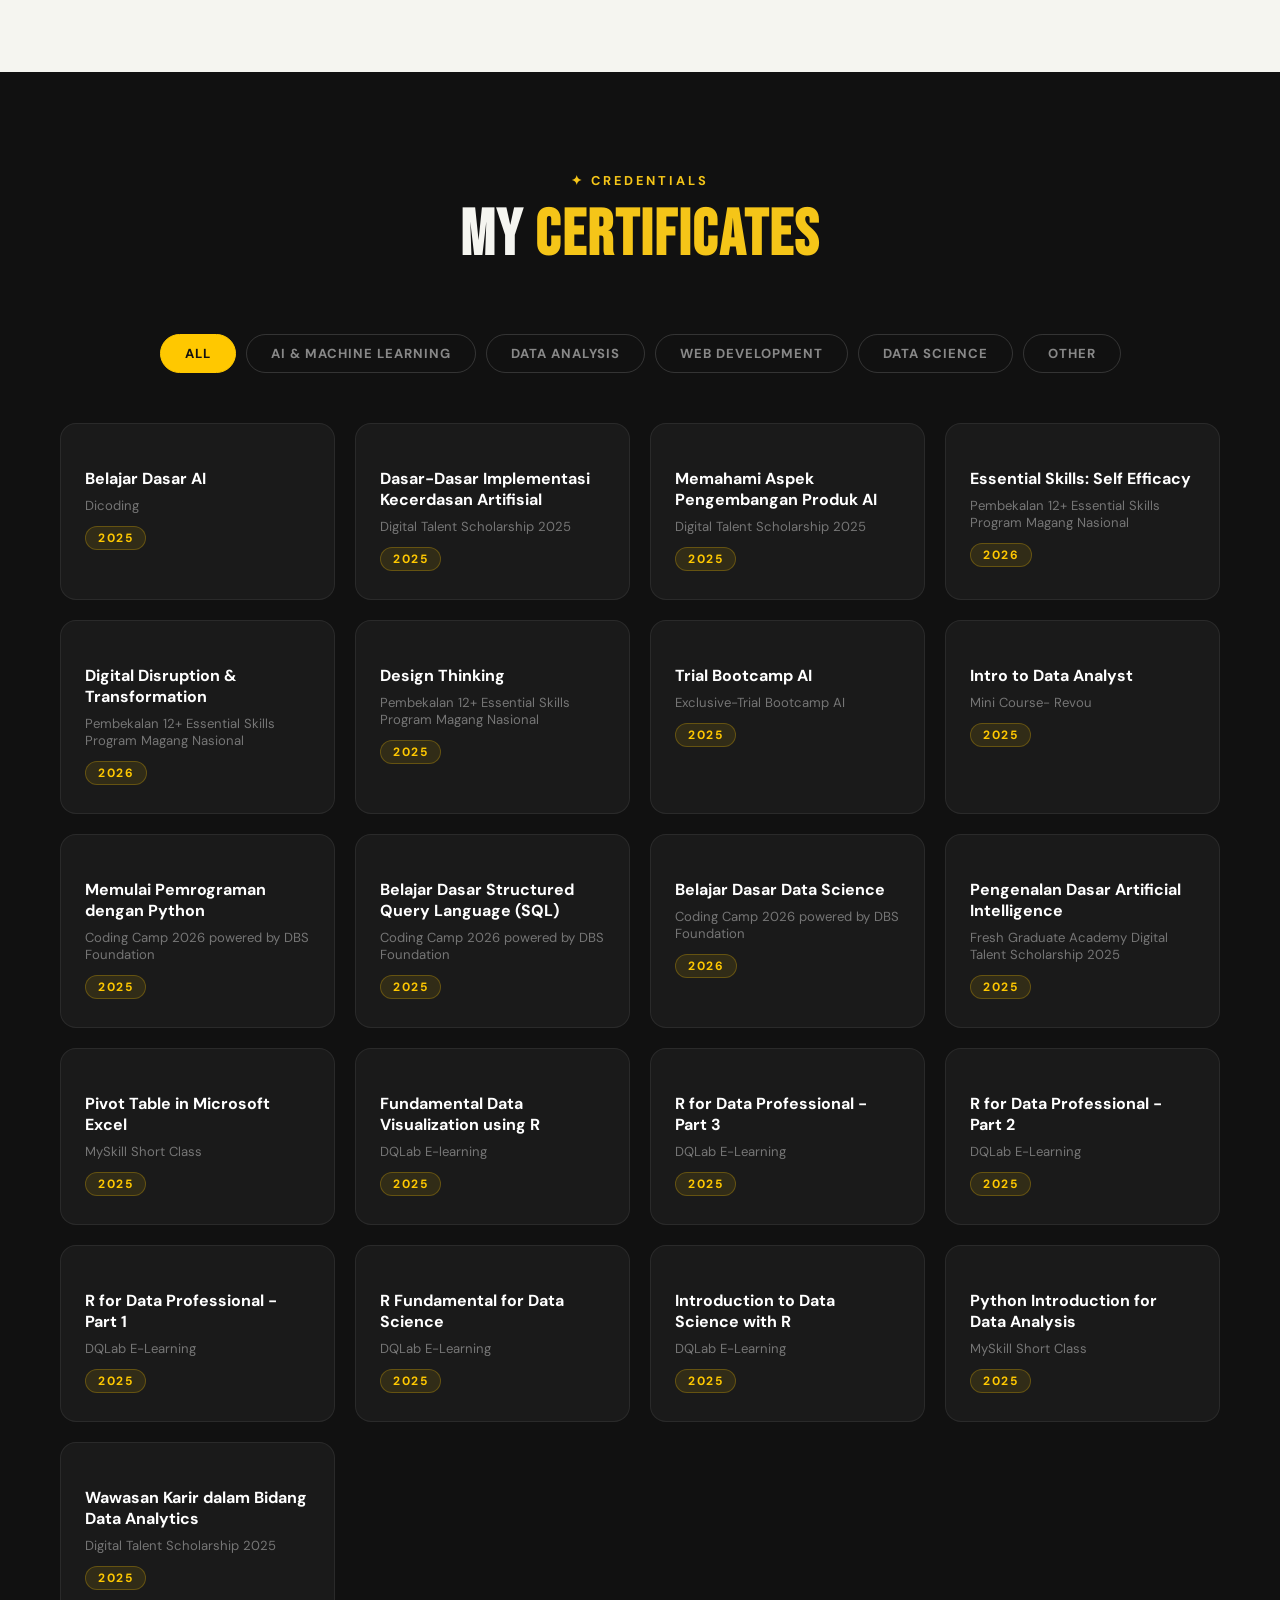
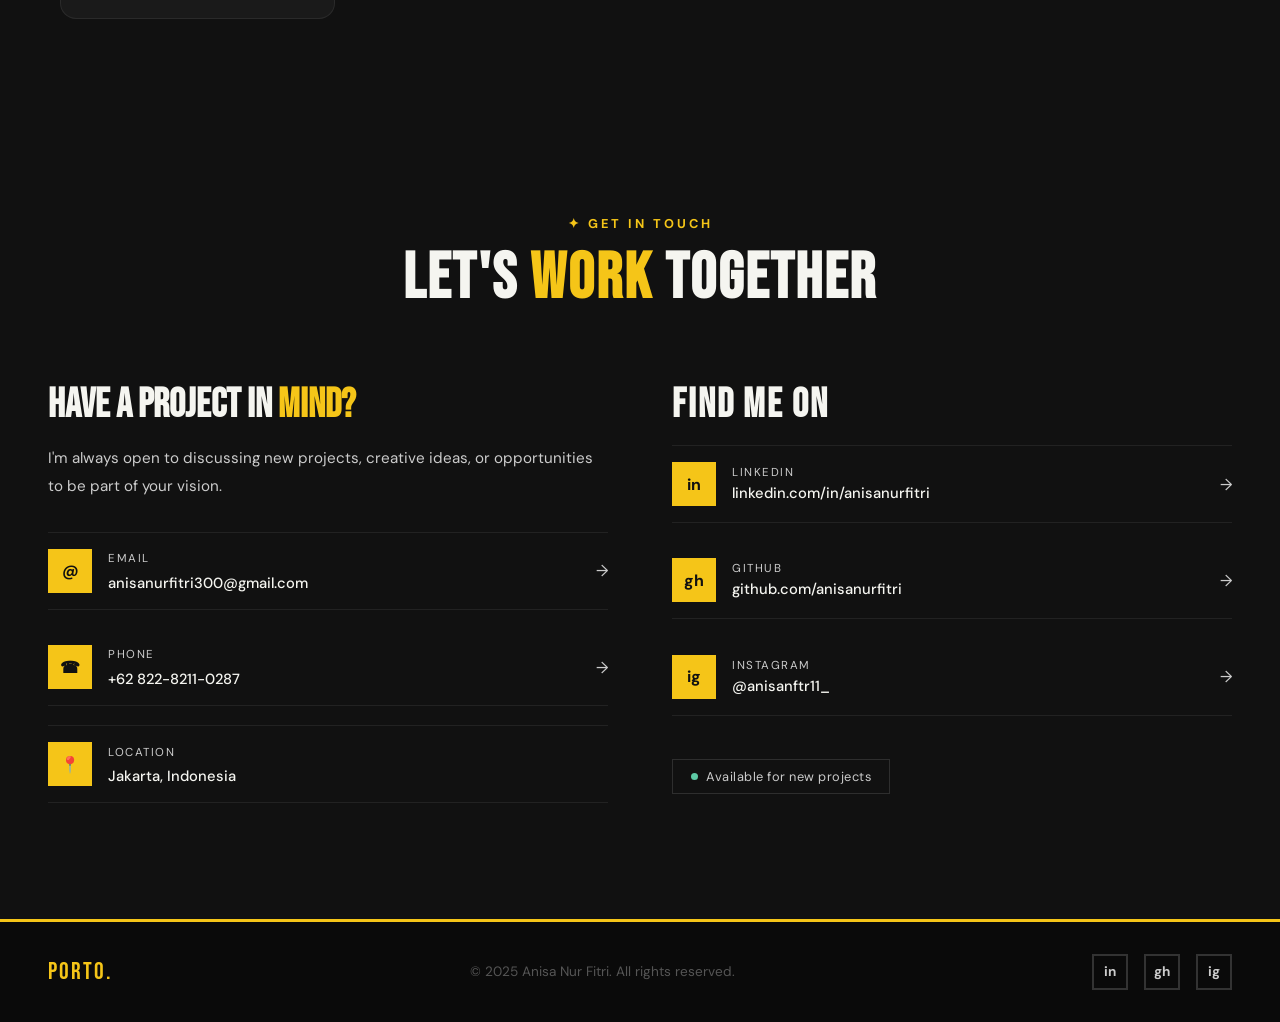
==== commit e1baa25a: "update code" ====
--- a/index.html
+++ b/index.html
@@ -294,7 +294,7 @@
         <div class="ic">ig</div>
         <div class="text">
           <p>Instagram</p>
-          <strong>@anisanftr_11</strong>
+          <strong>@anisanftr11_</strong>
         </div>
         <span class="detail-arrow">→</span>
       </a>
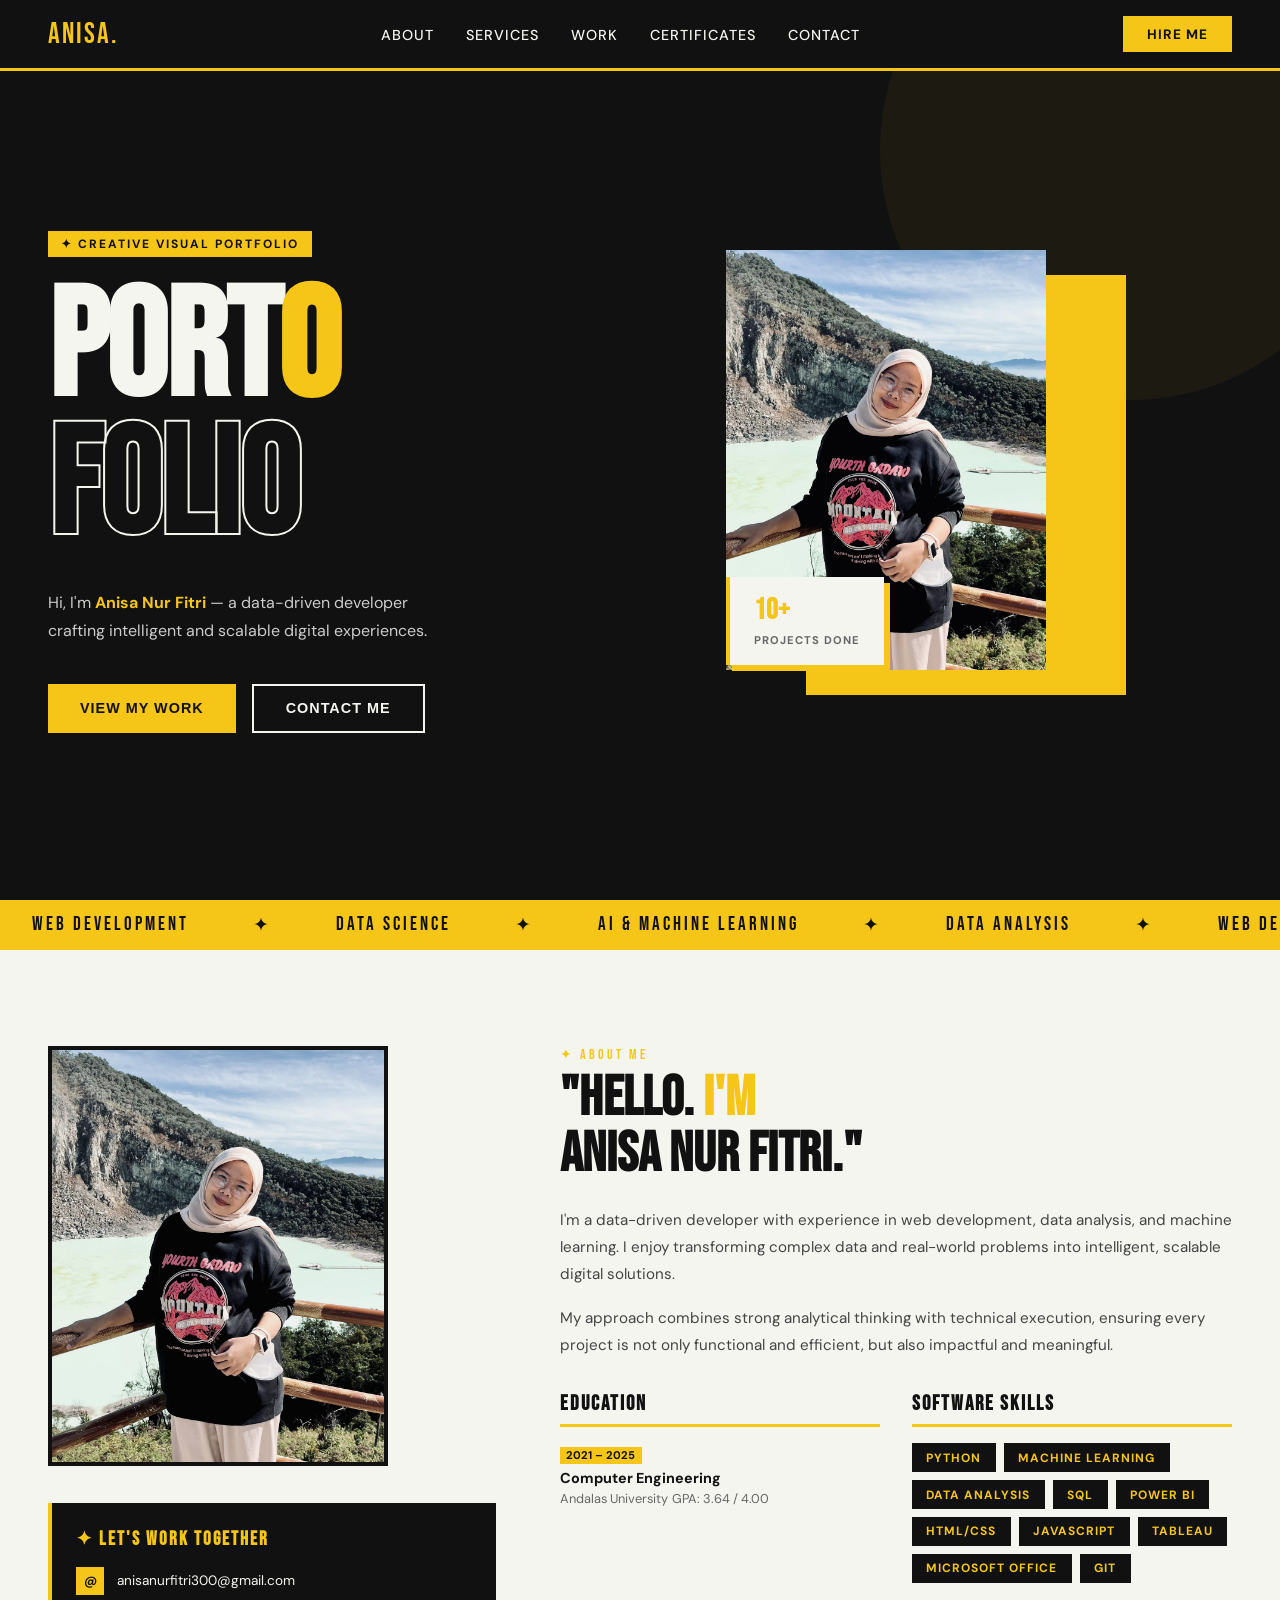
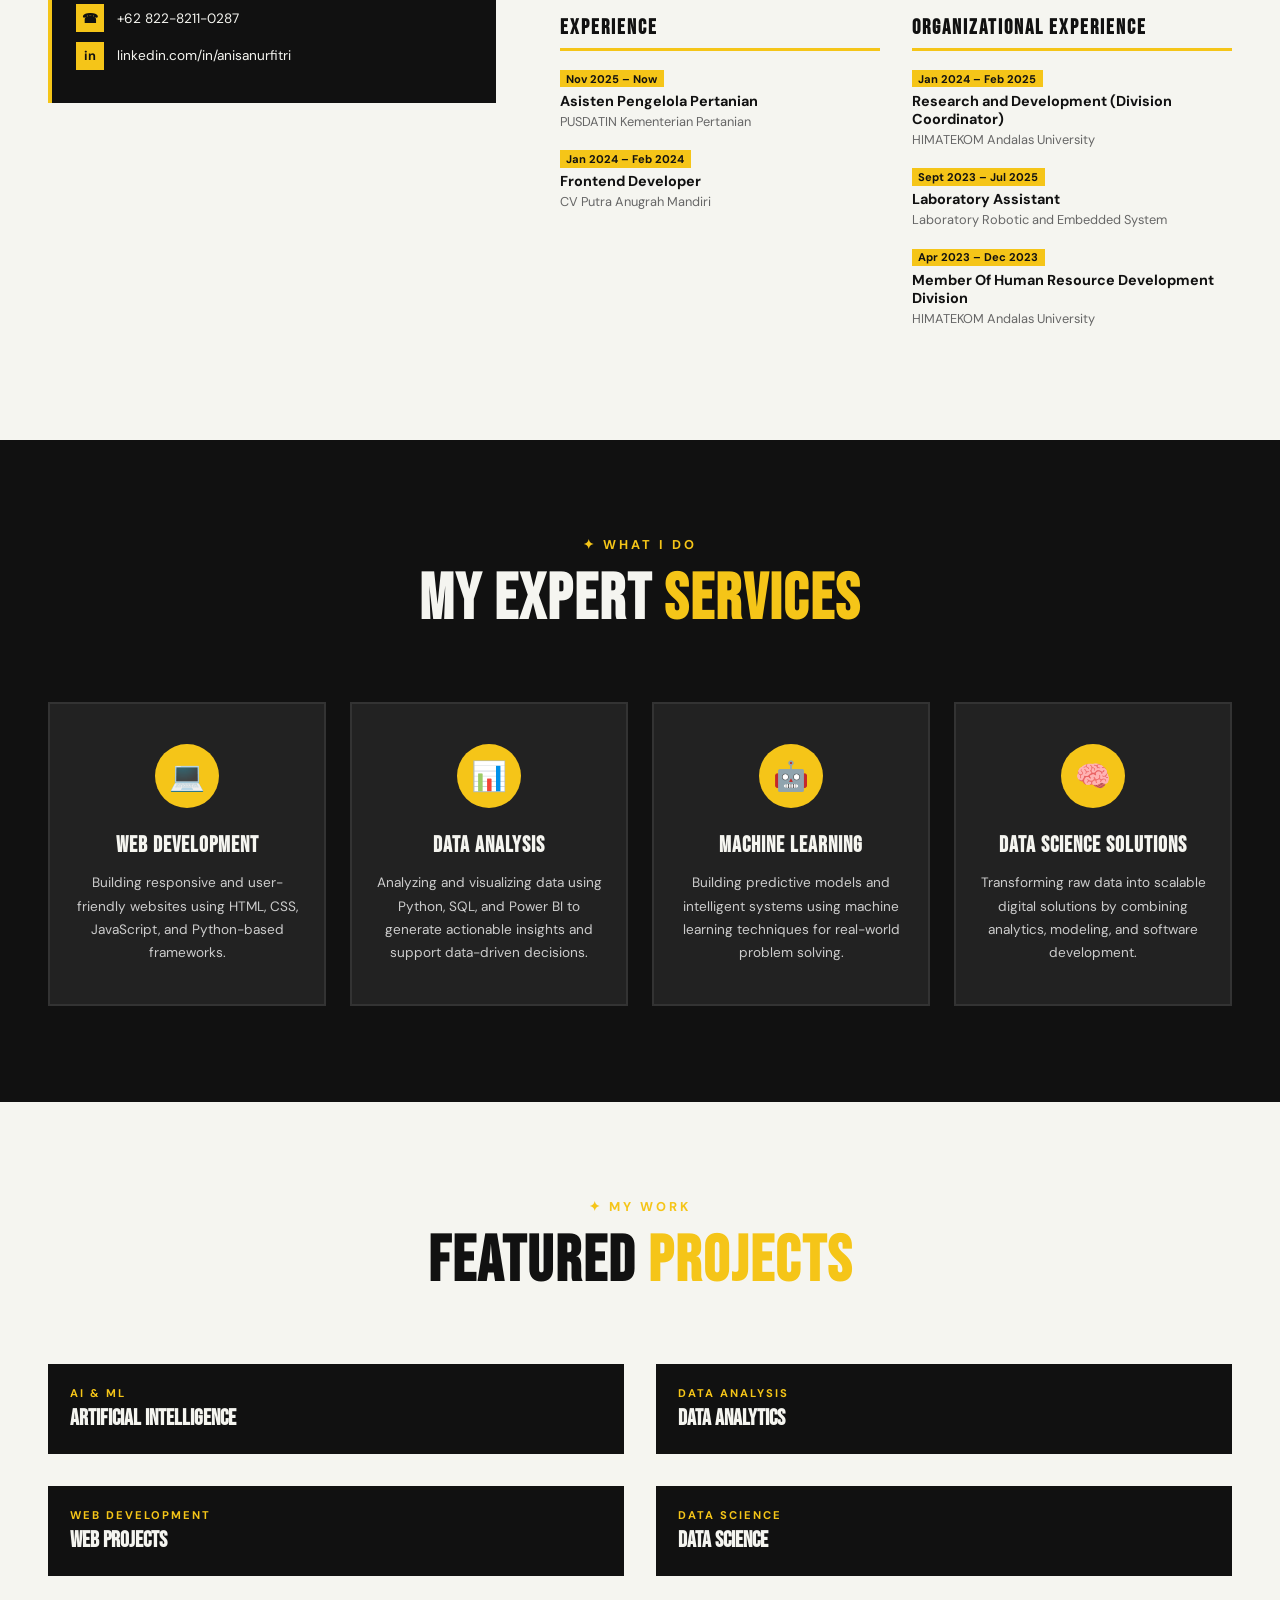
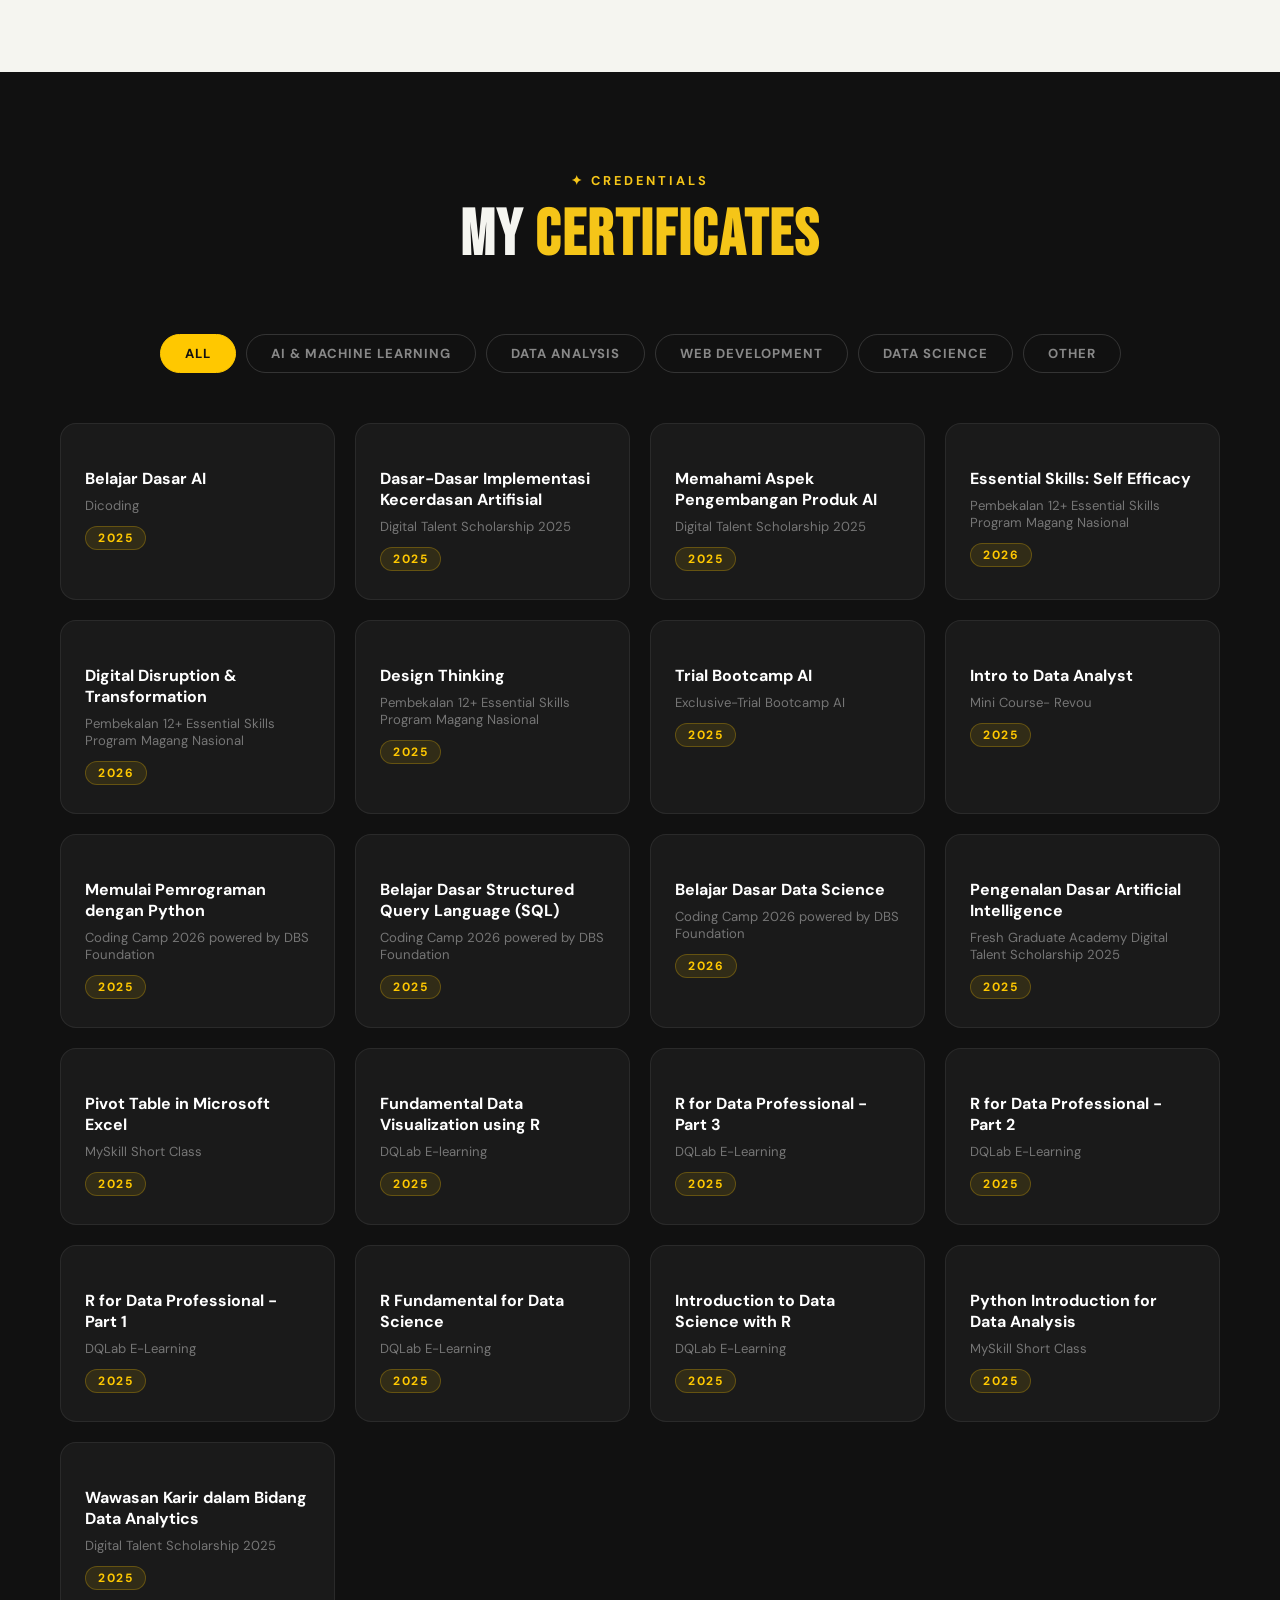
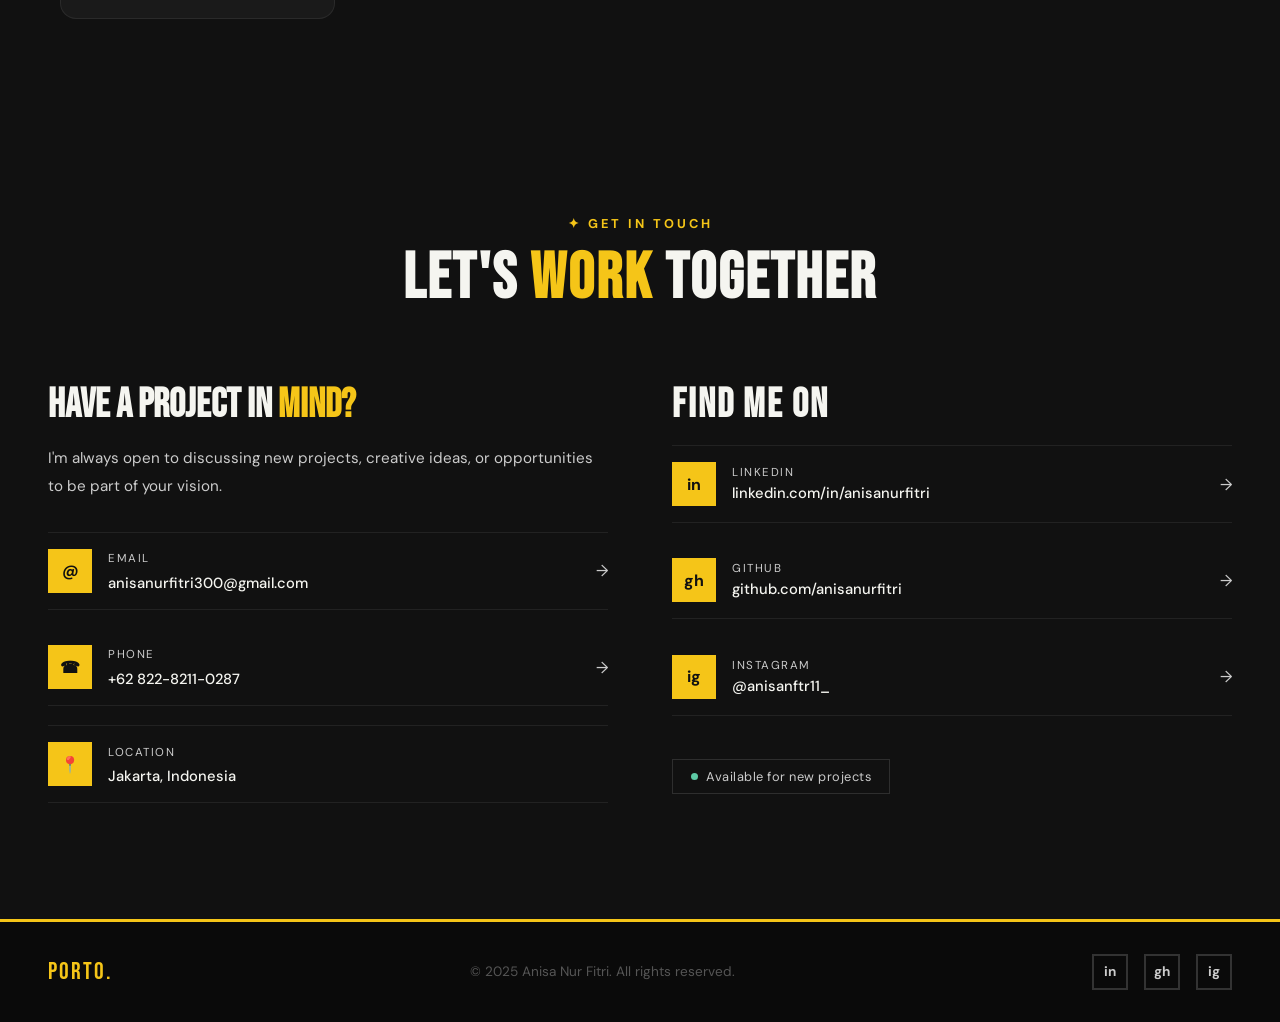
==== commit 37a9bf9b: "update code" ====
--- a/index.html
+++ b/index.html
@@ -37,7 +37,7 @@
       <div class="hero-img-wrapper">
         <div class="hero-img-bg"></div>
         <img src="anisa.jpeg" class="hero-img" alt="Profile Photo" />
-        <div class="hero-badge"><strong>15+</strong><span>Projects Done</span></div>
+        <div class="hero-badge"><strong>10+</strong><span>Projects Done</span></div>
       </div>
     </div>
   </section>
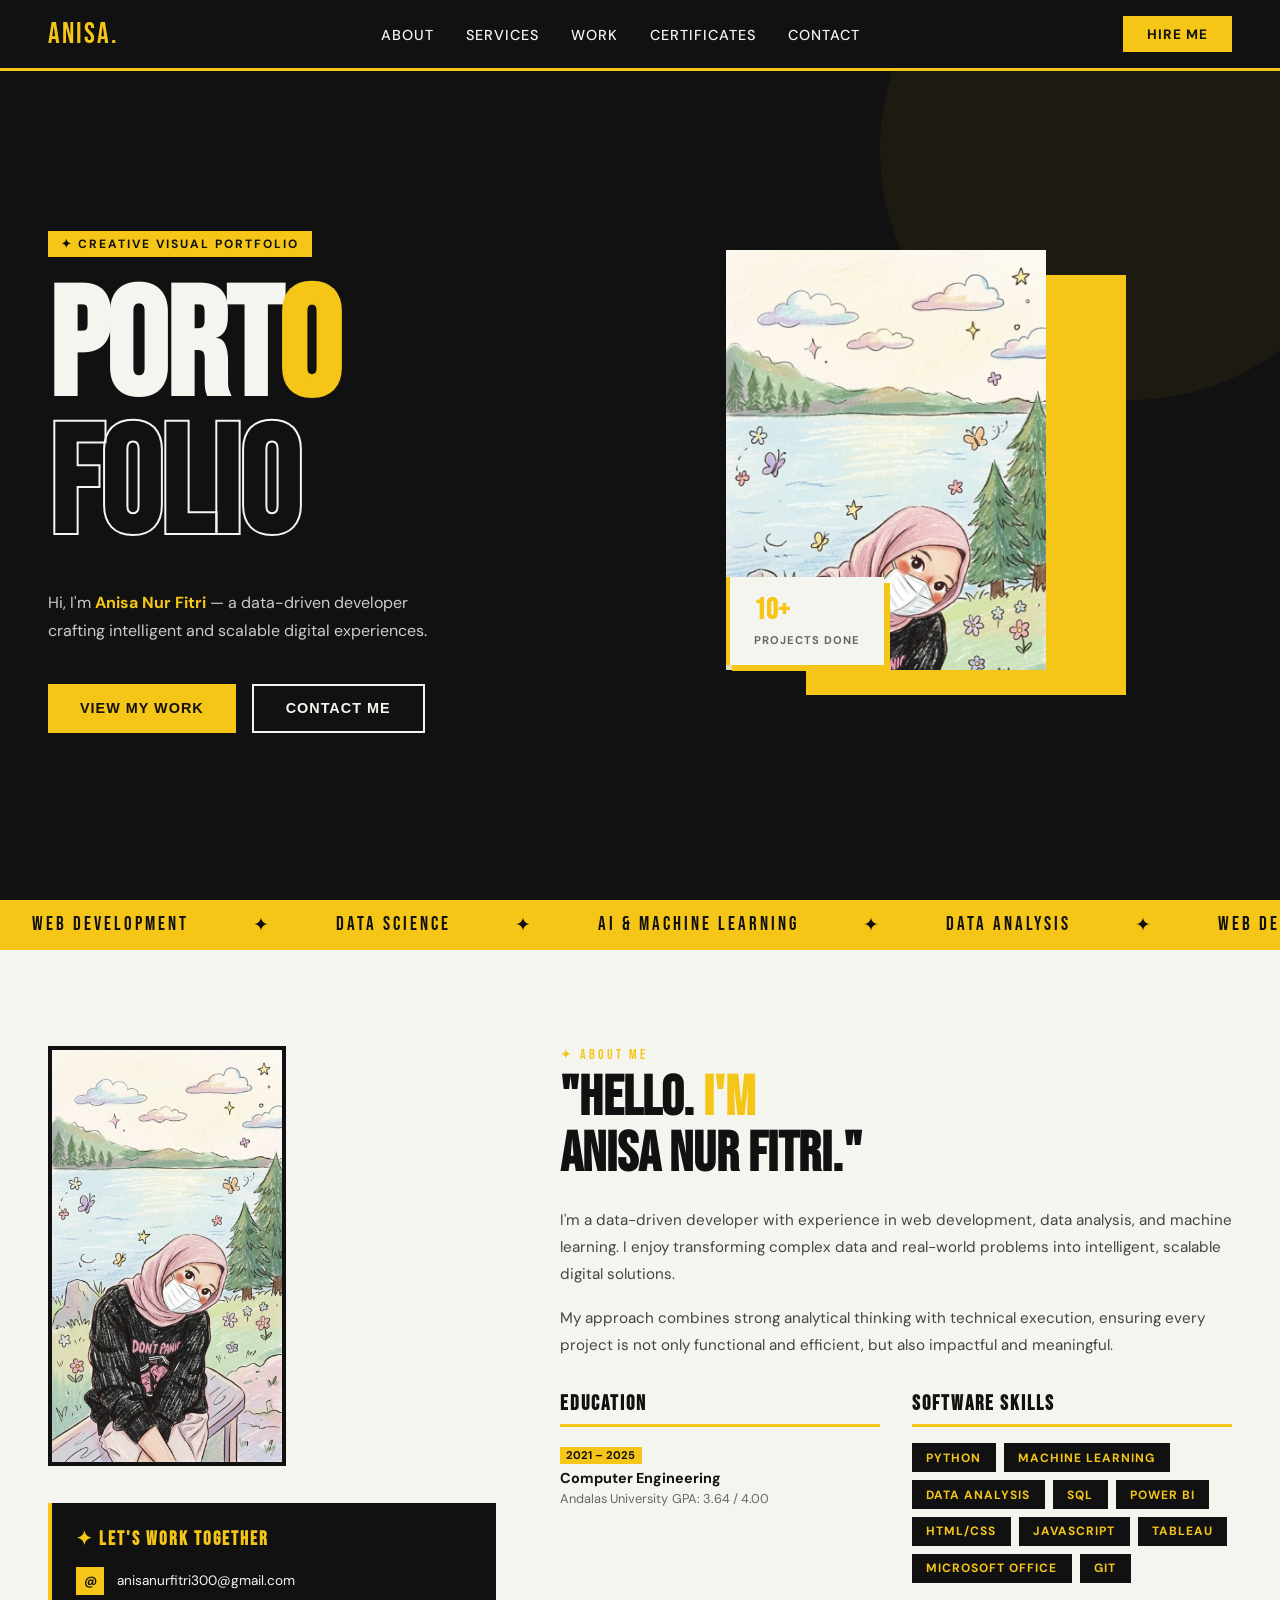
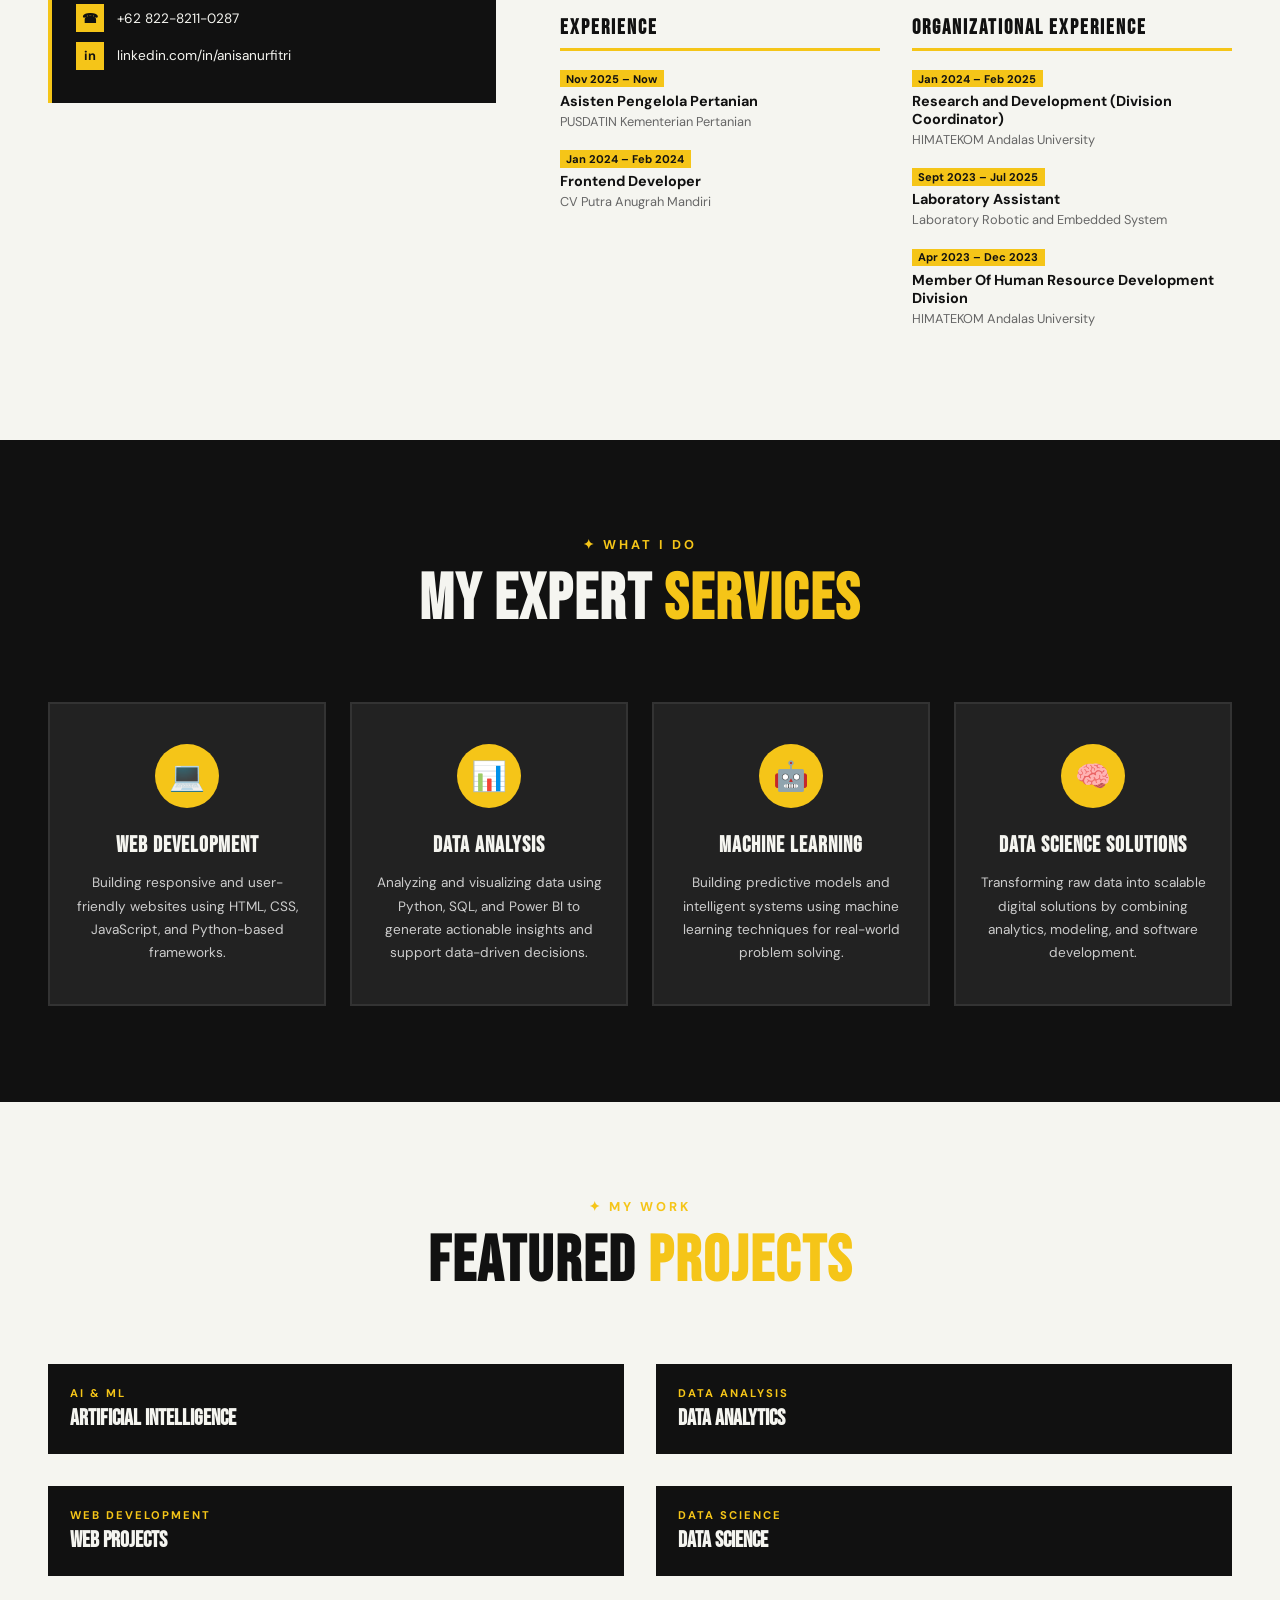
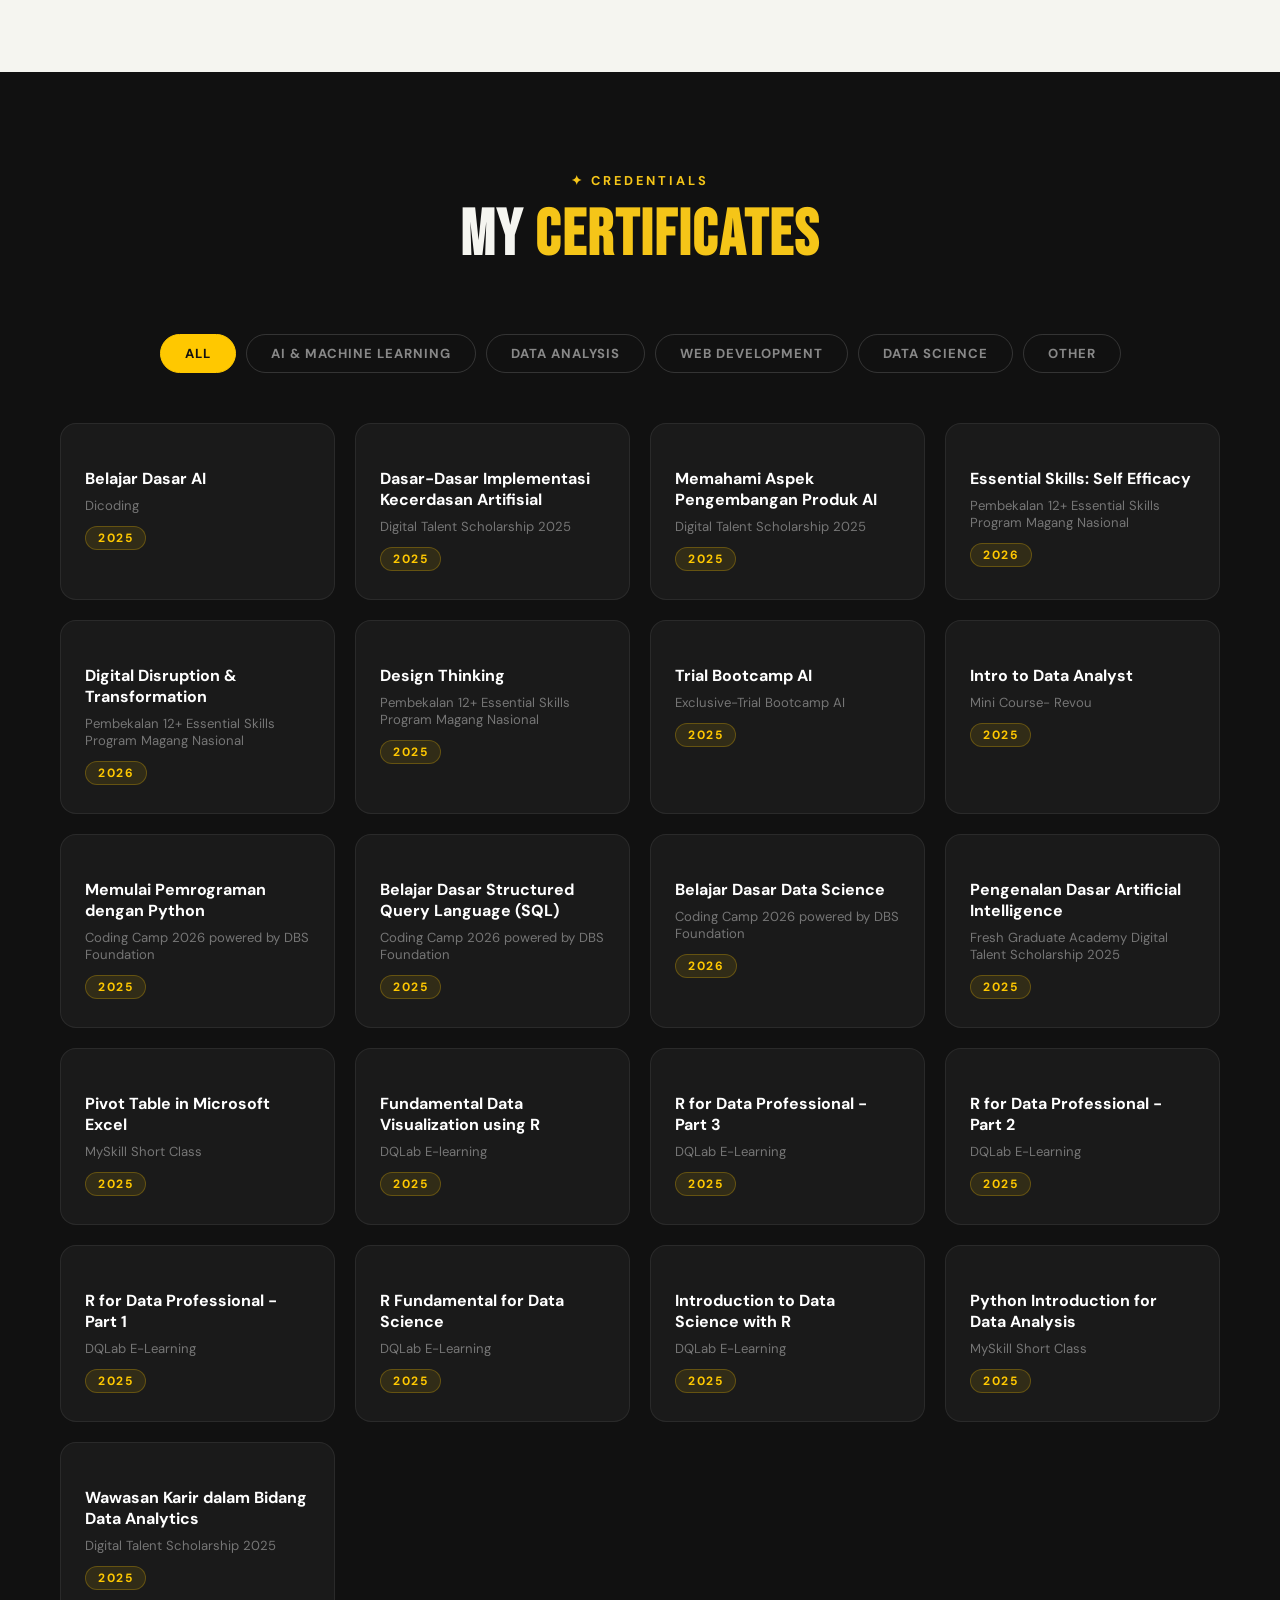
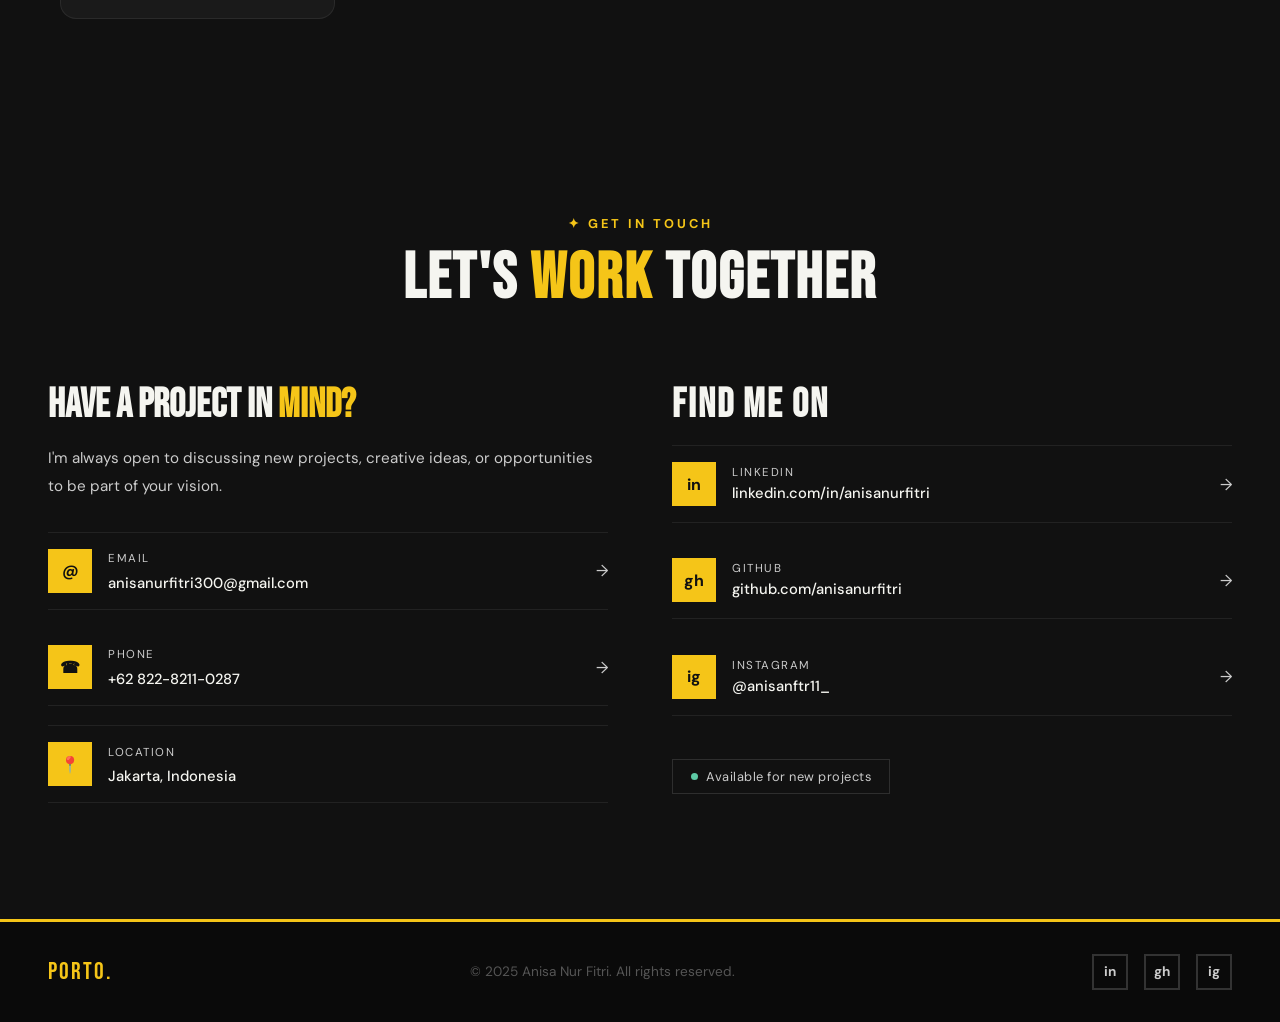
==== commit c5153495: "update photo" ====
--- a/index.html
+++ b/index.html
@@ -36,7 +36,7 @@
     <div class="hero-right">
       <div class="hero-img-wrapper">
         <div class="hero-img-bg"></div>
-        <img src="anisa.jpeg" class="hero-img" alt="Profile Photo" />
+        <img src="new-photo.jpeg" class="hero-img" alt="Profile Photo" />
         <div class="hero-badge"><strong>10+</strong><span>Projects Done</span></div>
       </div>
     </div>
@@ -55,7 +55,7 @@
     <div class="about-img-side">
       <div style="position:relative;display:inline-block">
         <div class="about-img-accent"></div>
-        <img class="about-img" src="anisa.jpeg" alt="About Photo" />
+        <img class="about-img" src="new-photo.jpeg" alt="About Photo" />
       </div>
       <div class="contact-card">
         <h4>✦ Let's Work Together</h4>
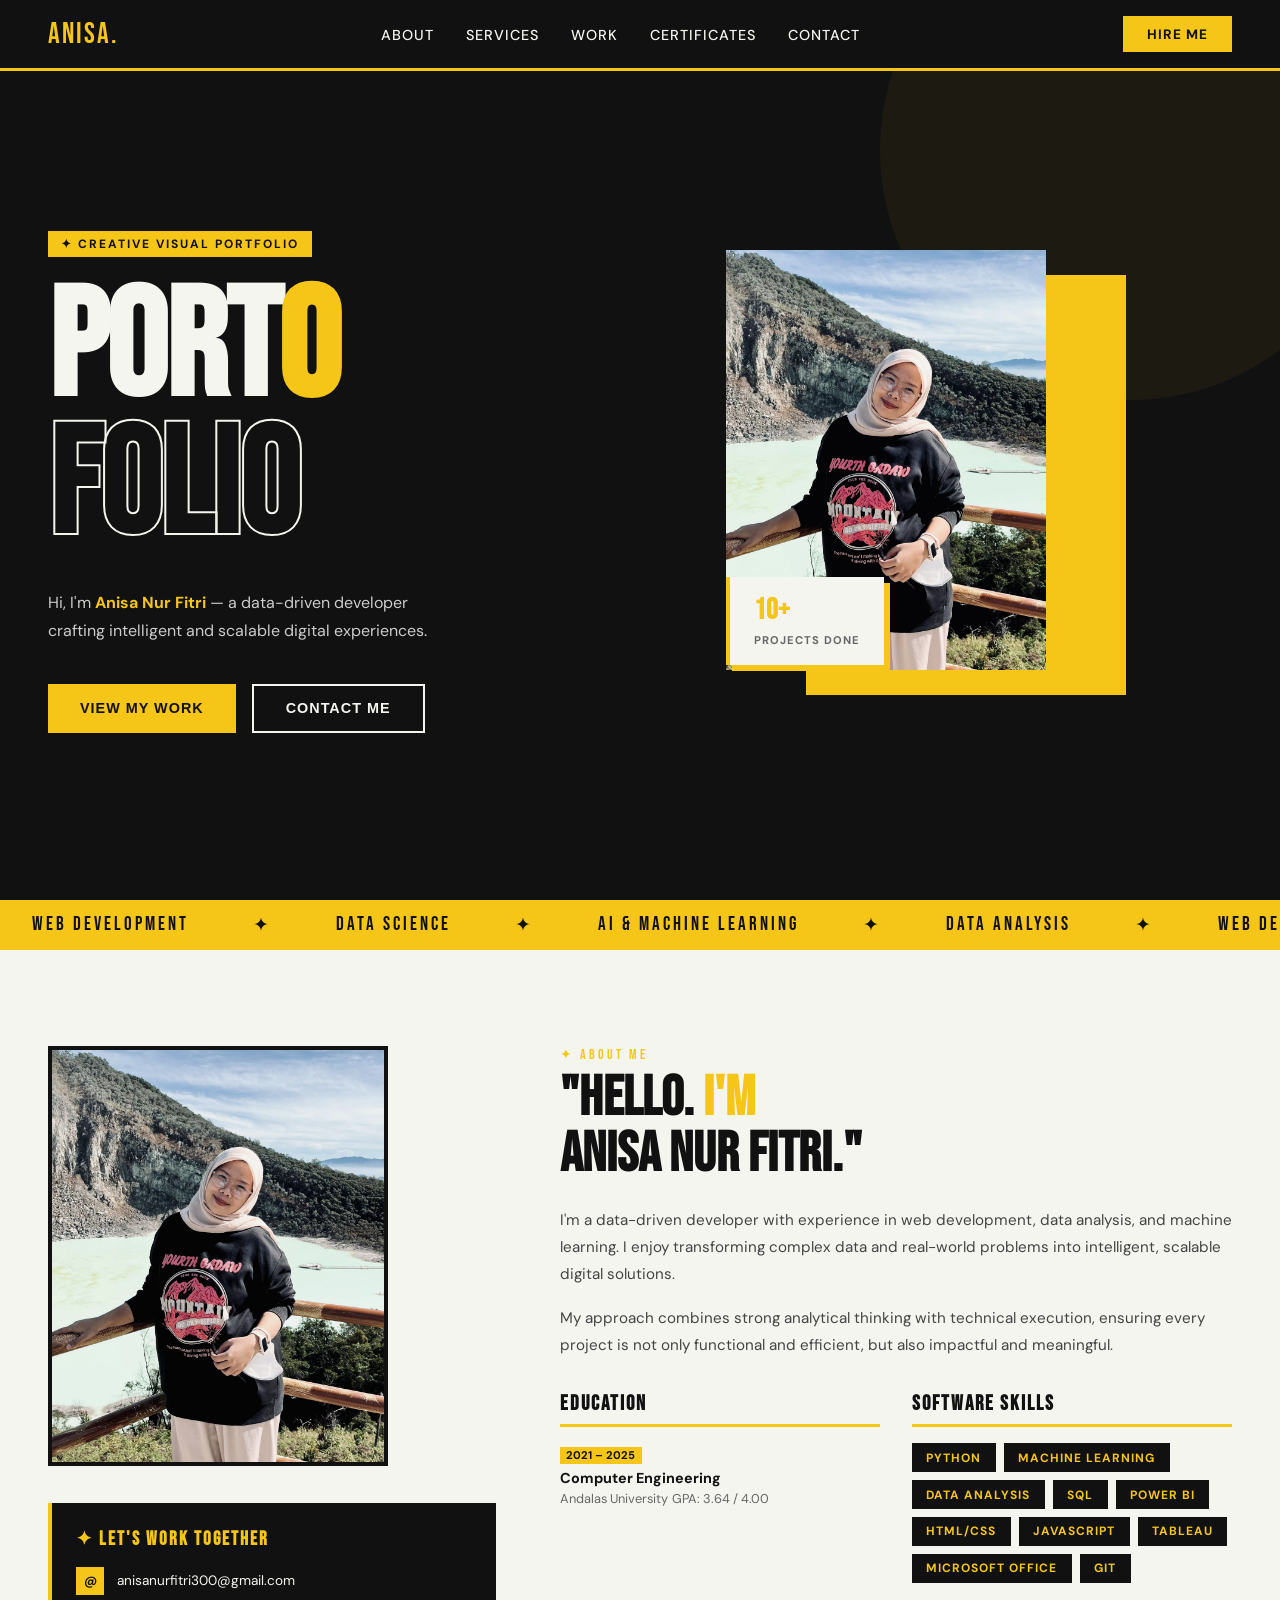
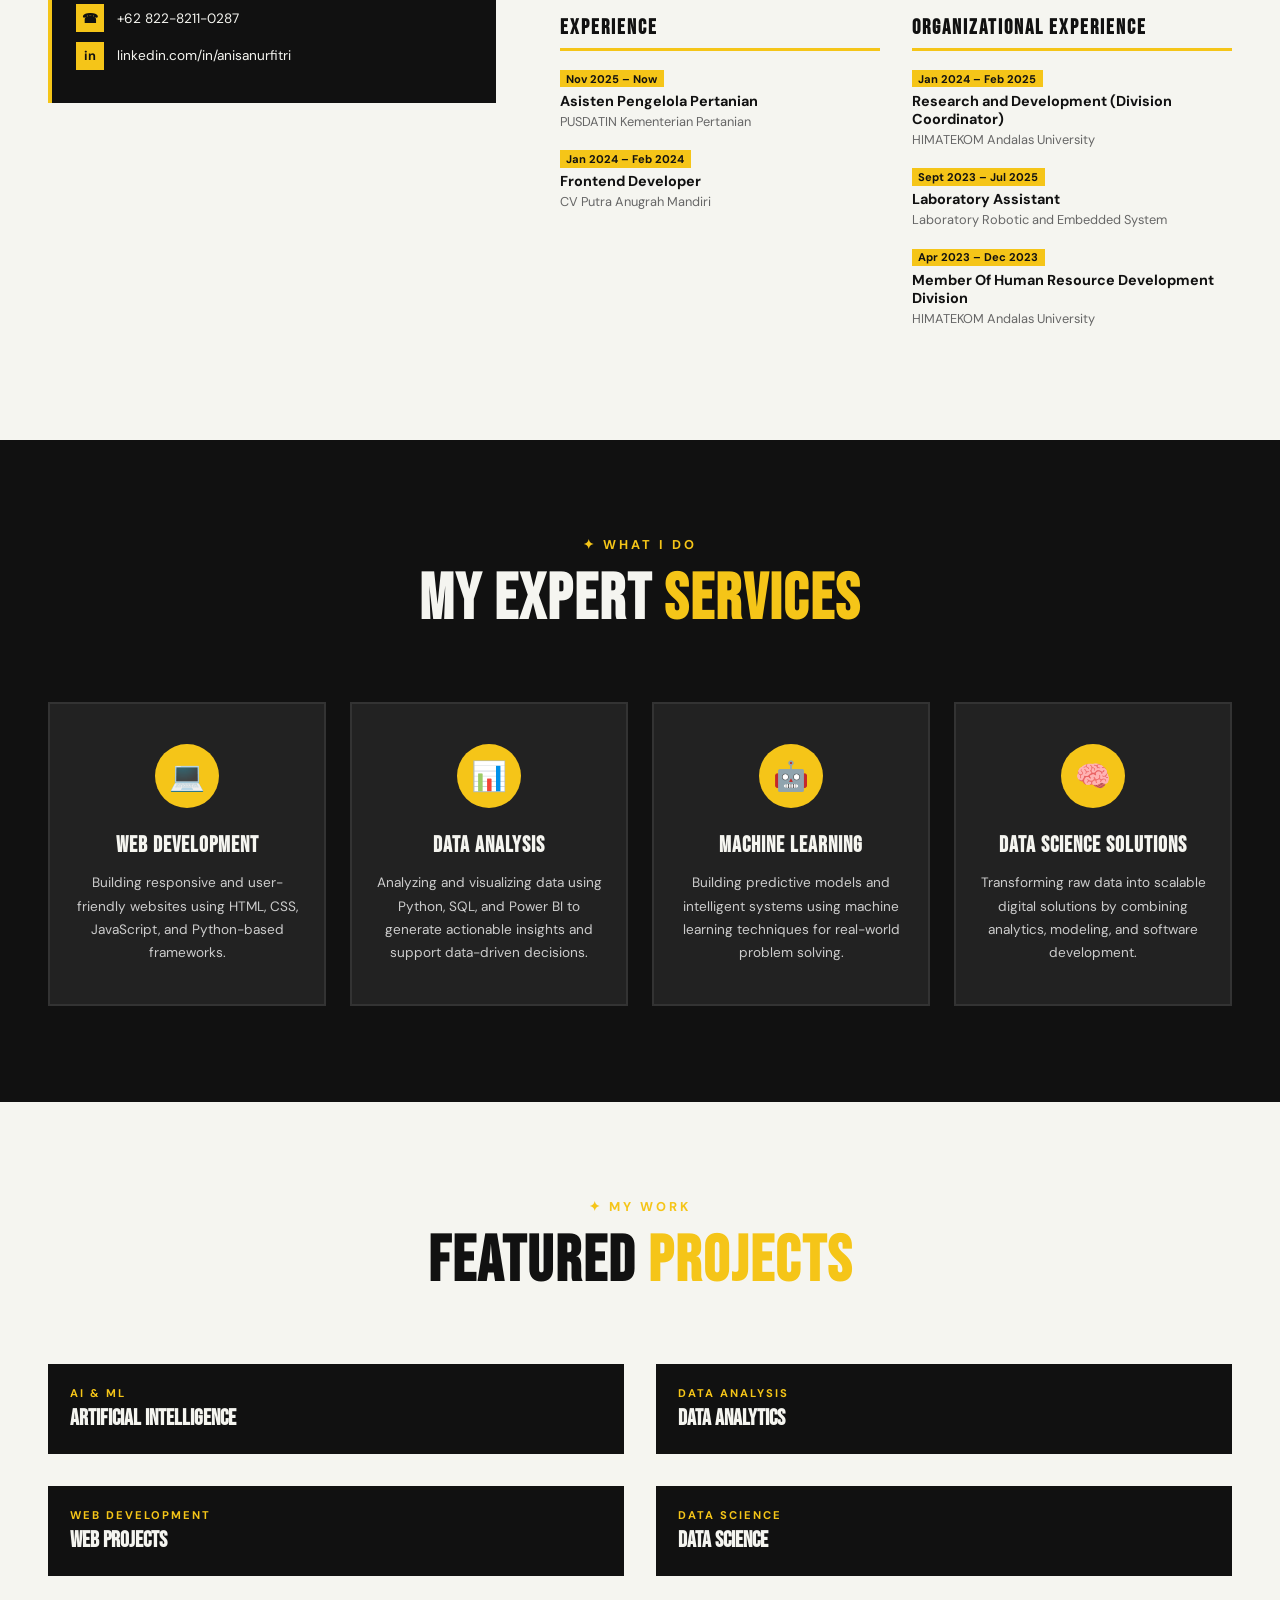
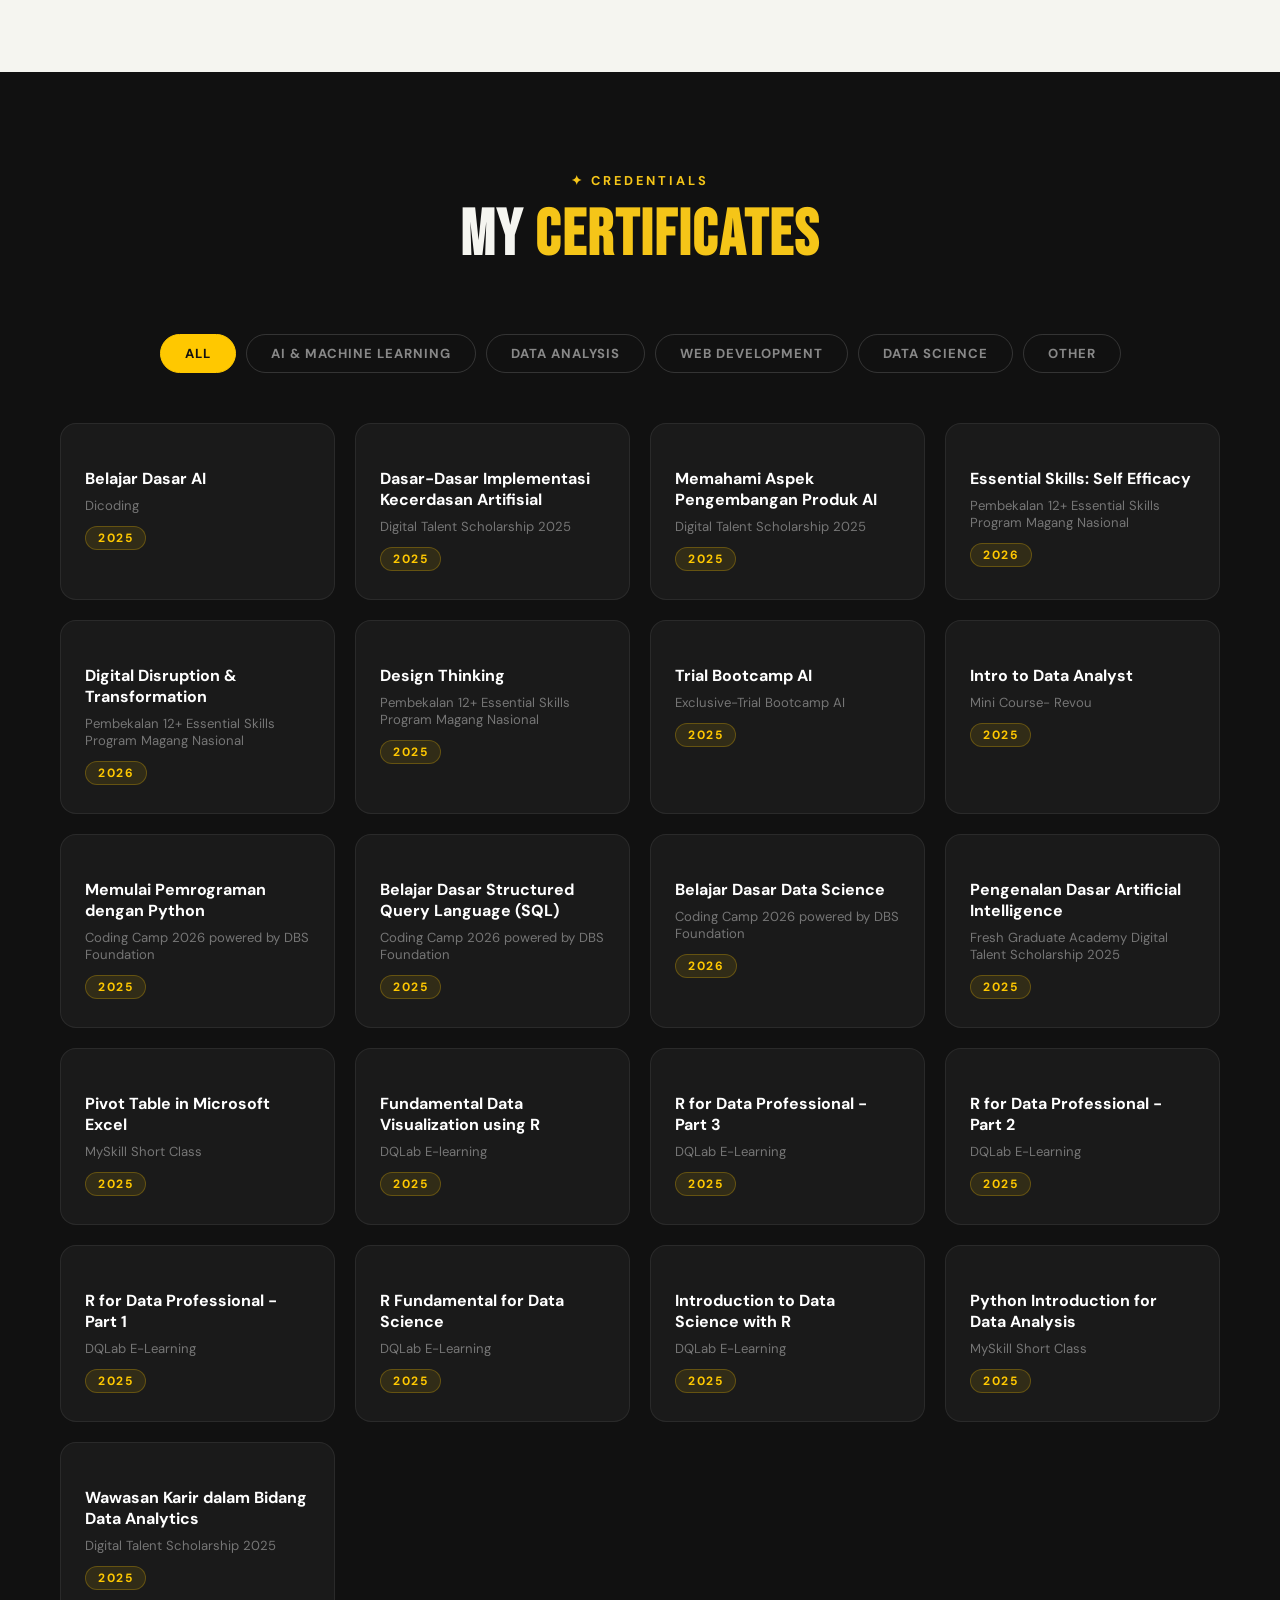
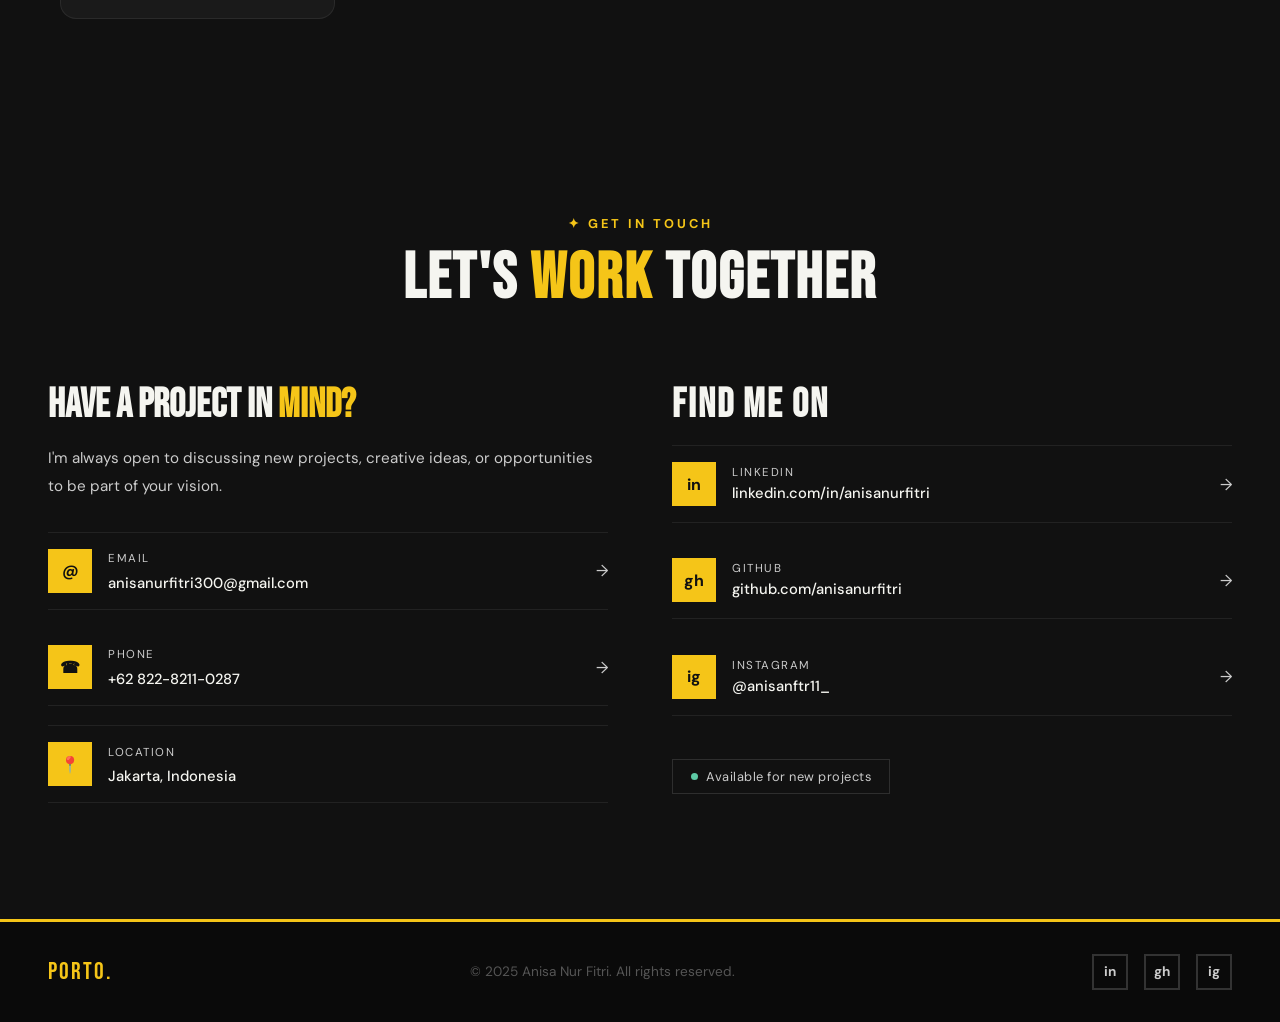
==== commit bc544c53: "update photo" ====
--- a/index.html
+++ b/index.html
@@ -36,7 +36,7 @@
     <div class="hero-right">
       <div class="hero-img-wrapper">
         <div class="hero-img-bg"></div>
-        <img src="new-photo.jpeg" class="hero-img" alt="Profile Photo" />
+        <img src="anisa.jpeg" class="hero-img" alt="Profile Photo" />
         <div class="hero-badge"><strong>10+</strong><span>Projects Done</span></div>
       </div>
     </div>
@@ -55,7 +55,7 @@
     <div class="about-img-side">
       <div style="position:relative;display:inline-block">
         <div class="about-img-accent"></div>
-        <img class="about-img" src="new-photo.jpeg" alt="About Photo" />
+        <img class="about-img" src="anisa.jpeg" alt="About Photo" />
       </div>
       <div class="contact-card">
         <h4>✦ Let's Work Together</h4>
